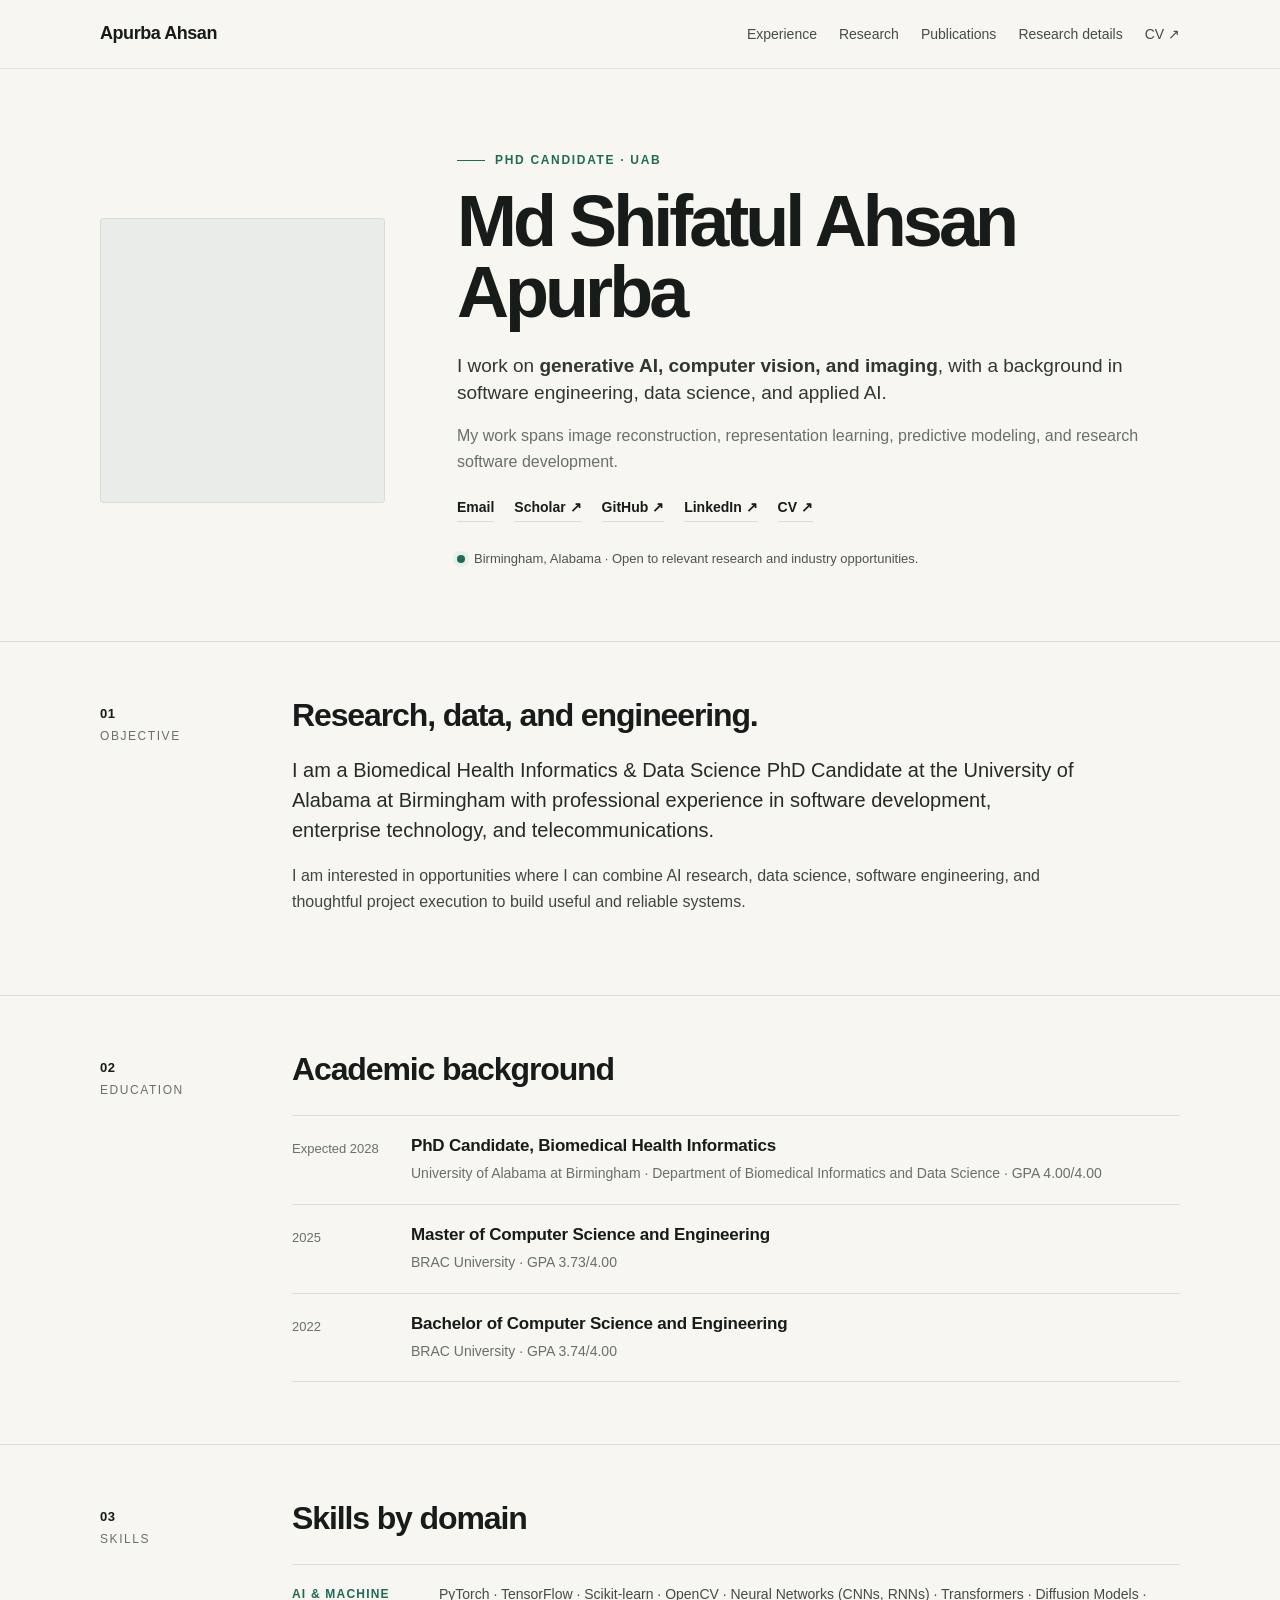
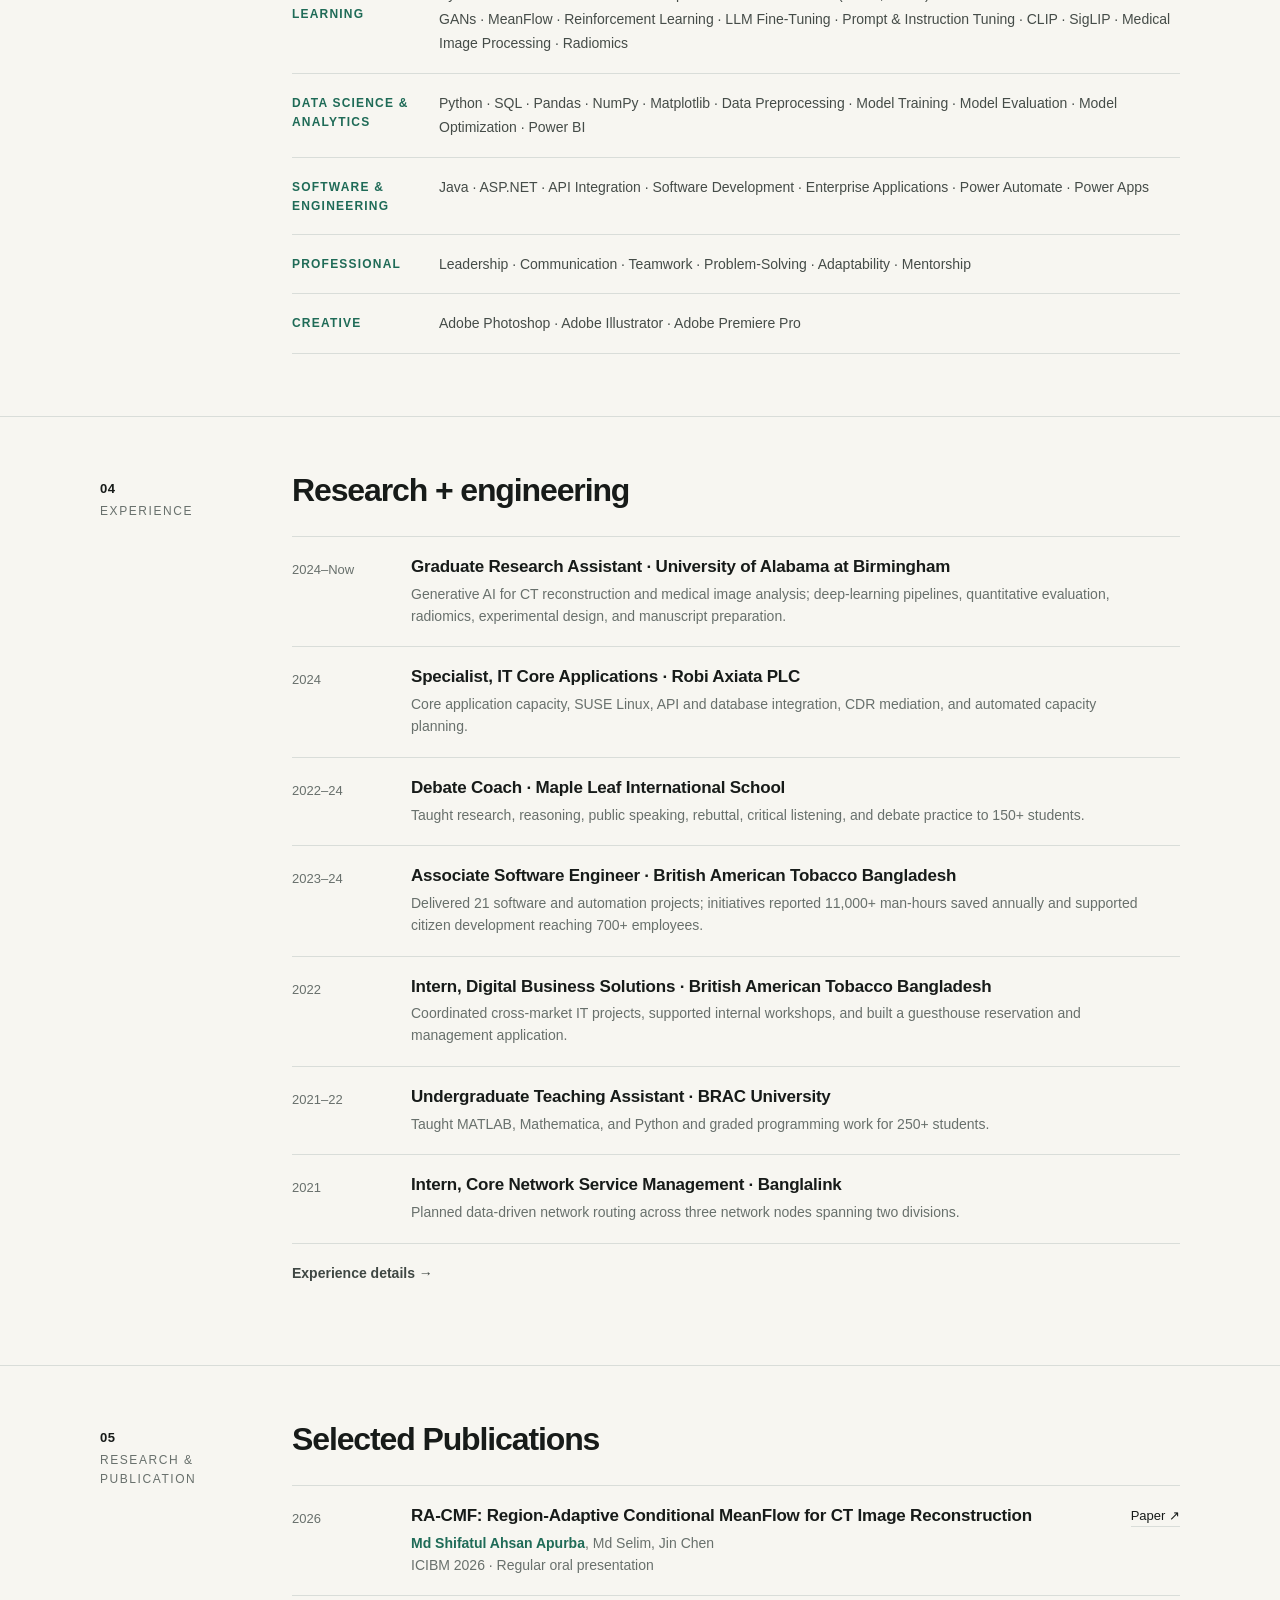
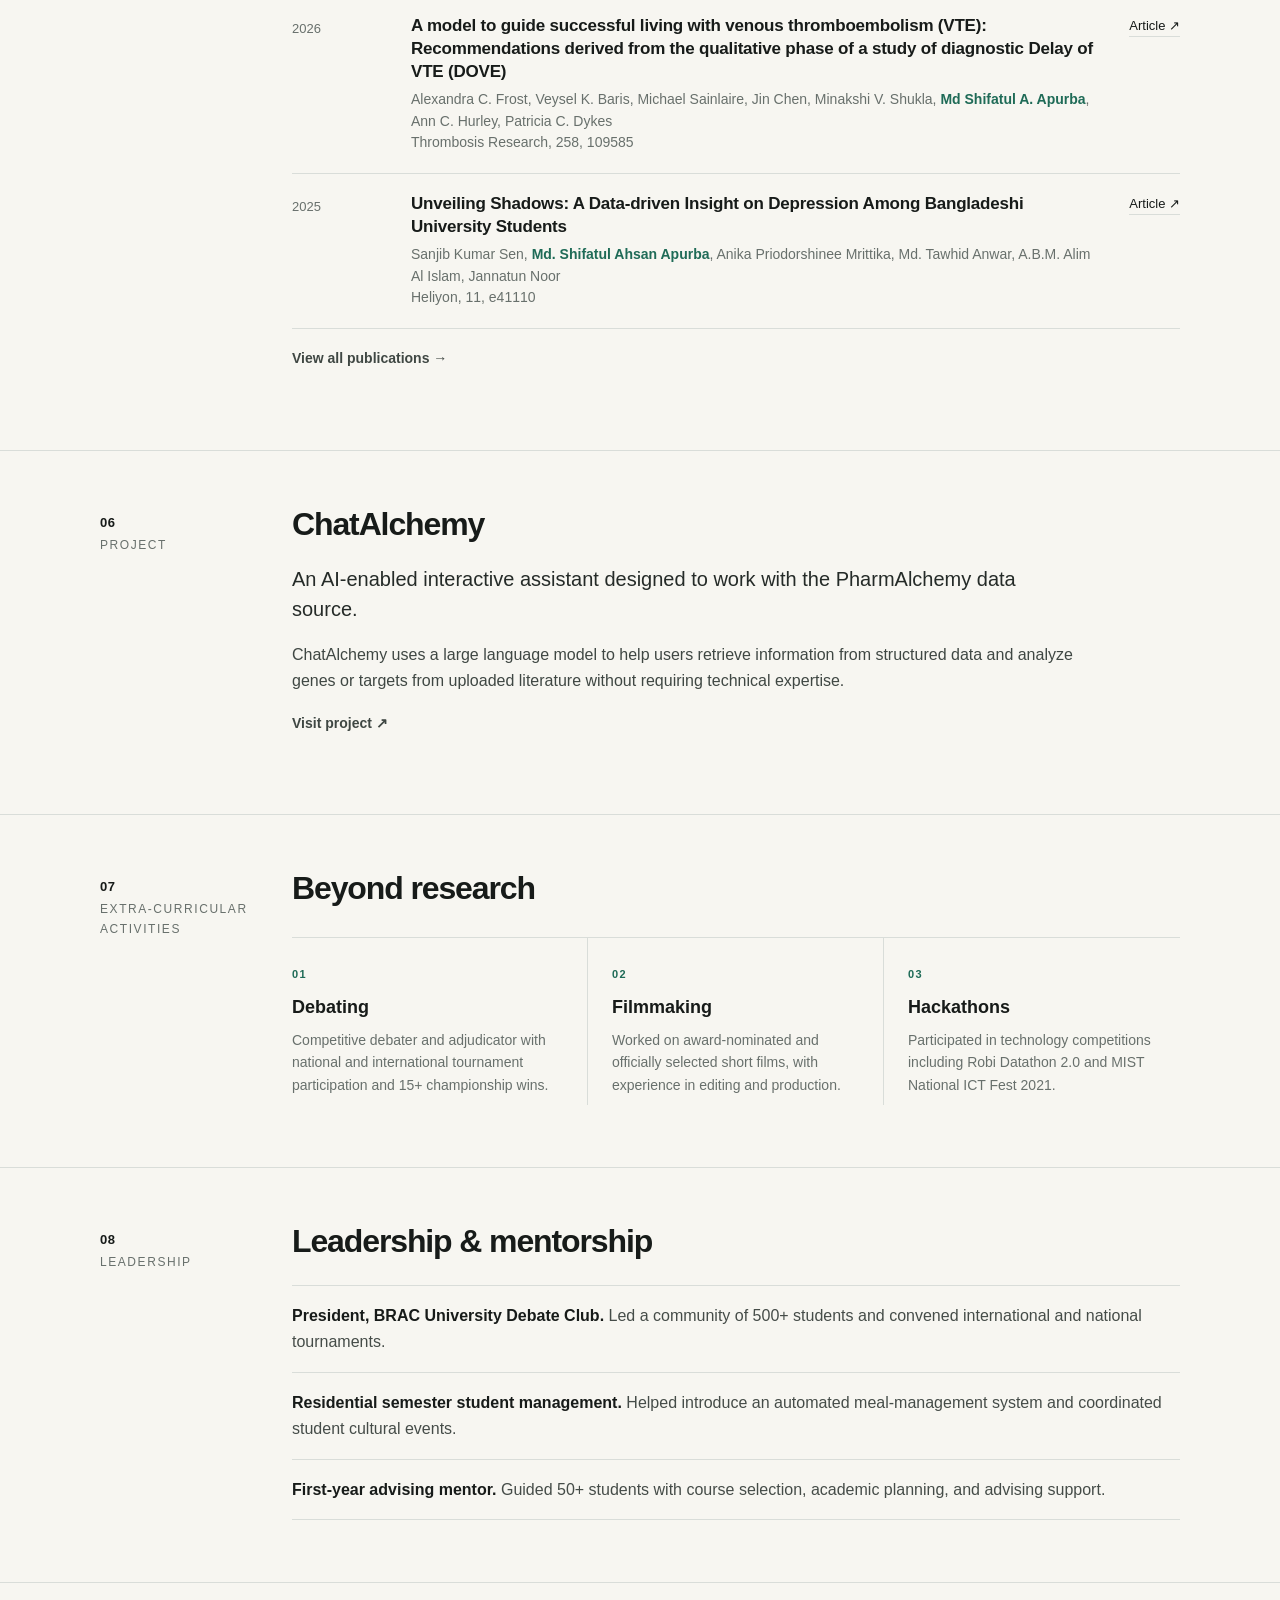
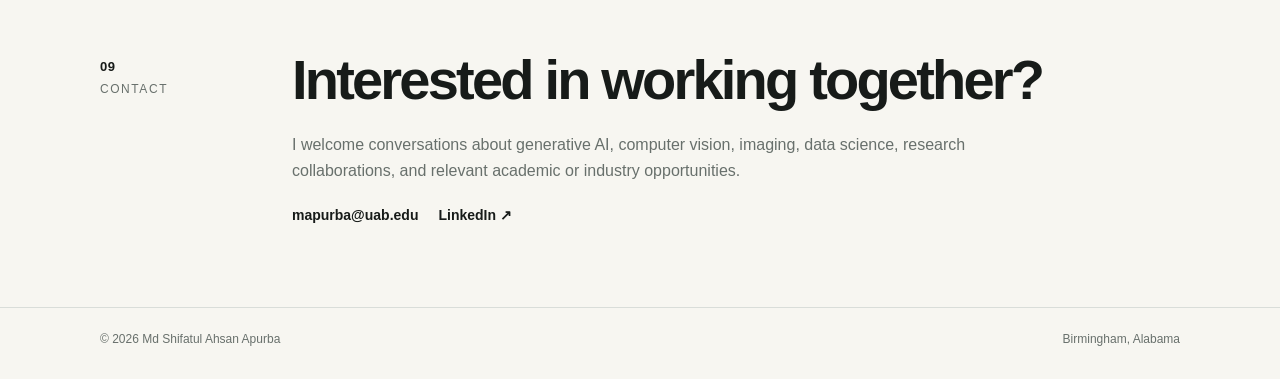
==== index.html @ 36d8bb68 "Formalize selected publications and author lines" ====
<!doctype html>
<html lang="en">
<head>
<meta charset="utf-8">
<meta name="viewport" content="width=device-width,initial-scale=1">
<meta name="description" content="Md Shifatul Ahsan Apurba — PhD Candidate at UAB working on generative AI, computer vision, imaging, data science, and software engineering.">
<meta property="og:title" content="Md Shifatul Ahsan Apurba | Generative AI & Imaging">
<meta property="og:type" content="website">
<meta property="og:image" content="assets/img/profile/apurba-profile.webp">
<link rel="stylesheet" href="site.css">
<title>Md Shifatul Ahsan Apurba | Generative AI & Imaging</title>
</head>
<body>
<header class="site-header">
  <div class="wrap navbar">
    <a class="brand" href="./">Apurba Ahsan</a>
    <nav class="nav" aria-label="Primary navigation">
      <a href="#experience">Experience</a>
      <a href="#research">Research</a>
      <a href="publications.html">Publications</a>
      <a href="research.html">Research details</a>
      <a href="assets/cv/Md_Shifatul_Ahsan_Apurba_CV.pdf" target="_blank" rel="noopener">CV ↗</a>
    </nav>
  </div>
</header>

<main>
<section class="wrap hero">
  <img class="portrait" src="assets/img/profile/apurba-profile.webp" alt="Md Shifatul Ahsan Apurba" width="448" height="448" decoding="async" fetchpriority="high">
  <div>
    <div class="kicker">PhD Candidate · UAB</div>
    <h1>Md Shifatul Ahsan Apurba</h1>
    <p class="hero-role">I work on <strong>generative AI, computer vision, and imaging</strong>, with a background in software engineering, data science, and applied AI.</p>
    <p class="hero-copy">My work spans image reconstruction, representation learning, predictive modeling, and research software development.</p>
    <div class="hero-links">
      <a href="mailto:mapurba@uab.edu">Email</a>
      <a href="https://scholar.google.com/citations?user=pu5cJSgAAAAJ&amp;hl=en" target="_blank" rel="noopener">Scholar ↗</a>
      <a href="https://github.com/apurba-online" target="_blank" rel="noopener">GitHub ↗</a>
      <a href="https://www.linkedin.com/in/mapurba" target="_blank" rel="noopener">LinkedIn ↗</a>
      <a href="assets/cv/Md_Shifatul_Ahsan_Apurba_CV.pdf" target="_blank" rel="noopener">CV ↗</a>
    </div>
    <div class="status"><span class="status-dot"></span>Birmingham, Alabama · Open to relevant research and industry opportunities.</div>
  </div>
</section>

<section class="section" id="objective">
  <div class="wrap section-grid">
    <div class="section-index"><b>01</b>Objective</div>
    <div class="section-content">
      <h2>Research, data, and engineering.</h2>
      <p class="lead">I am a Biomedical Health Informatics &amp; Data Science PhD Candidate at the University of Alabama at Birmingham with professional experience in software development, enterprise technology, and telecommunications.</p>
      <p>I am interested in opportunities where I can combine AI research, data science, software engineering, and thoughtful project execution to build useful and reliable systems.</p>
    </div>
  </div>
</section>

<section class="section" id="education">
  <div class="wrap section-grid">
    <div class="section-index"><b>02</b>Education</div>
    <div class="section-content">
      <h2>Academic background</h2>
      <div class="rule-list">
        <article class="rule-row"><div class="year">Expected 2028</div><div><h3>PhD Candidate, Biomedical Health Informatics</h3><p>University of Alabama at Birmingham · Department of Biomedical Informatics and Data Science · GPA 4.00/4.00</p></div></article>
        <article class="rule-row"><div class="year">2025</div><div><h3>Master of Computer Science and Engineering</h3><p>BRAC University · GPA 3.73/4.00</p></div></article>
        <article class="rule-row"><div class="year">2022</div><div><h3>Bachelor of Computer Science and Engineering</h3><p>BRAC University · GPA 3.74/4.00</p></div></article>
      </div>
    </div>
  </div>
</section>

<section class="section" id="skills">
  <div class="wrap section-grid">
    <div class="section-index"><b>03</b>Skills</div>
    <div class="section-content">
      <h2>Skills by domain</h2>
      <div class="skill-lines">
        <div><span>AI &amp; Machine Learning</span><p>PyTorch · TensorFlow · Scikit-learn · OpenCV · Neural Networks (CNNs, RNNs) · Transformers · Diffusion Models · GANs · MeanFlow · Reinforcement Learning · LLM Fine-Tuning · Prompt &amp; Instruction Tuning · CLIP · SigLIP · Medical Image Processing · Radiomics</p></div>
        <div><span>Data Science &amp; Analytics</span><p>Python · SQL · Pandas · NumPy · Matplotlib · Data Preprocessing · Model Training · Model Evaluation · Model Optimization · Power BI</p></div>
        <div><span>Software &amp; Engineering</span><p>Java · ASP.NET · API Integration · Software Development · Enterprise Applications · Power Automate · Power Apps</p></div>
        <div><span>Professional</span><p>Leadership · Communication · Teamwork · Problem-Solving · Adaptability · Mentorship</p></div>
        <div><span>Creative</span><p>Adobe Photoshop · Adobe Illustrator · Adobe Premiere Pro</p></div>
      </div>
    </div>
  </div>
</section>

<section class="section" id="experience">
  <div class="wrap section-grid">
    <div class="section-index"><b>04</b>Experience</div>
    <div class="section-content">
      <h2>Research + engineering</h2>
      <div class="rule-list">
        <article class="rule-row"><div class="year">2024–Now</div><div><h3>Graduate Research Assistant · University of Alabama at Birmingham</h3><p>Generative AI for CT reconstruction and medical image analysis; deep-learning pipelines, quantitative evaluation, radiomics, experimental design, and manuscript preparation.</p></div></article>
        <article class="rule-row"><div class="year">2024</div><div><h3>Specialist, IT Core Applications · Robi Axiata PLC</h3><p>Core application capacity, SUSE Linux, API and database integration, CDR mediation, and automated capacity planning.</p></div></article>
        <article class="rule-row"><div class="year">2022–24</div><div><h3>Debate Coach · Maple Leaf International School</h3><p>Taught research, reasoning, public speaking, rebuttal, critical listening, and debate practice to 150+ students.</p></div></article>
        <article class="rule-row"><div class="year">2023–24</div><div><h3>Associate Software Engineer · British American Tobacco Bangladesh</h3><p>Delivered 21 software and automation projects; initiatives reported 11,000+ man-hours saved annually and supported citizen development reaching 700+ employees.</p></div></article>
        <article class="rule-row"><div class="year">2022</div><div><h3>Intern, Digital Business Solutions · British American Tobacco Bangladesh</h3><p>Coordinated cross-market IT projects, supported internal workshops, and built a guesthouse reservation and management application.</p></div></article>
        <article class="rule-row"><div class="year">2021–22</div><div><h3>Undergraduate Teaching Assistant · BRAC University</h3><p>Taught MATLAB, Mathematica, and Python and graded programming work for 250+ students.</p></div></article>
        <article class="rule-row"><div class="year">2021</div><div><h3>Intern, Core Network Service Management · Banglalink</h3><p>Planned data-driven network routing across three network nodes spanning two divisions.</p></div></article>
      </div>
      <p class="section-link"><a href="experience.html"><strong>Experience details →</strong></a></p>
    </div>
  </div>
</section>

<section class="section" id="research">
  <div class="wrap section-grid">
    <div class="section-index"><b>05</b>Research &amp; Publication</div>
    <div class="section-content">
      <h2>Selected Publications</h2>
      <div class="rule-list">
        <article class="rule-row"><div class="year">2026</div><div><h3>RA-CMF: Region-Adaptive Conditional MeanFlow for CT Image Reconstruction</h3><p><strong style="color:var(--accent)">Md Shifatul Ahsan Apurba</strong>, Md Selim, Jin Chen</p><p>ICIBM 2026 · Regular oral presentation</p></div><div class="links"><a href="https://arxiv.org/abs/2605.00901" target="_blank" rel="noopener">Paper ↗</a></div></article>
        <article class="rule-row"><div class="year">2026</div><div><h3>A model to guide successful living with venous thromboembolism (VTE): Recommendations derived from the qualitative phase of a study of diagnostic Delay of VTE (DOVE)</h3><p>Alexandra C. Frost, Veysel K. Baris, Michael Sainlaire, Jin Chen, Minakshi V. Shukla, <strong style="color:var(--accent)">Md Shifatul A. Apurba</strong>, Ann C. Hurley, Patricia C. Dykes</p><p>Thrombosis Research, 258, 109585</p></div><div class="links"><a href="https://www.sciencedirect.com/science/article/pii/S0049384826000046" target="_blank" rel="noopener">Article ↗</a></div></article>
        <article class="rule-row"><div class="year">2025</div><div><h3>Unveiling Shadows: A Data-driven Insight on Depression Among Bangladeshi University Students</h3><p>Sanjib Kumar Sen, <strong style="color:var(--accent)">Md. Shifatul Ahsan Apurba</strong>, Anika Priodorshinee Mrittika, Md. Tawhid Anwar, A.B.M. Alim Al Islam, Jannatun Noor</p><p>Heliyon, 11, e41110</p></div><div class="links"><a href="https://www.sciencedirect.com/science/article/pii/S2405844024171411" target="_blank" rel="noopener">Article ↗</a></div></article>
      </div>
      <p class="section-link"><a href="publications.html"><strong>View all publications →</strong></a></p>
    </div>
  </div>
</section>

<section class="section" id="project">
  <div class="wrap section-grid">
    <div class="section-index"><b>06</b>Project</div>
    <div class="section-content">
      <h2>ChatAlchemy</h2>
      <p class="lead">An AI-enabled interactive assistant designed to work with the PharmAlchemy data source.</p>
      <p>ChatAlchemy uses a large language model to help users retrieve information from structured data and analyze genes or targets from uploaded literature without requiring technical expertise.</p>
      <p class="section-link"><a href="https://chatalchemy.netlify.app/" target="_blank" rel="noopener"><strong>Visit project ↗</strong></a></p>
    </div>
  </div>
</section>

<section class="section" id="activities">
  <div class="wrap section-grid">
    <div class="section-index"><b>07</b>Extra-Curricular Activities</div>
    <div class="section-content">
      <h2>Beyond research</h2>
      <div class="focus-list">
        <article class="focus-item"><span>01</span><h3>Debating</h3><p>Competitive debater and adjudicator with national and international tournament participation and 15+ championship wins.</p></article>
        <article class="focus-item"><span>02</span><h3>Filmmaking</h3><p>Worked on award-nominated and officially selected short films, with experience in editing and production.</p></article>
        <article class="focus-item"><span>03</span><h3>Hackathons</h3><p>Participated in technology competitions including Robi Datathon 2.0 and MIST National ICT Fest 2021.</p></article>
      </div>
    </div>
  </div>
</section>

<section class="section" id="leadership">
  <div class="wrap section-grid">
    <div class="section-index"><b>08</b>Leadership</div>
    <div class="section-content">
      <h2>Leadership &amp; mentorship</h2>
      <ul class="leadership-list">
        <li><strong>President, BRAC University Debate Club.</strong> Led a community of 500+ students and convened international and national tournaments.</li>
        <li><strong>Residential semester student management.</strong> Helped introduce an automated meal-management system and coordinated student cultural events.</li>
        <li><strong>First-year advising mentor.</strong> Guided 50+ students with course selection, academic planning, and advising support.</li>
      </ul>
    </div>
  </div>
</section>
</main>

<section class="contact-band" id="contact">
  <div class="wrap section-grid">
    <div class="section-index"><b>09</b>Contact</div>
    <div>
      <h2>Interested in working together?</h2>
      <p>I welcome conversations about generative AI, computer vision, imaging, data science, research collaborations, and relevant academic or industry opportunities.</p>
      <div class="contact-links"><a href="mailto:mapurba@uab.edu">mapurba@uab.edu</a><a href="https://www.linkedin.com/in/mapurba" target="_blank" rel="noopener">LinkedIn ↗</a></div>
    </div>
  </div>
</section>

<footer class="footer"><div class="wrap"><span>© 2026 Md Shifatul Ahsan Apurba</span><span>Birmingham, Alabama</span></div></footer>
</body>
</html>
---- site.css ----
:root{--bg:#f7f6f1;--paper:#fff;--ink:#171b19;--muted:#68706c;--line:#d9ddd9;--accent:#1f6b57;--accent-soft:#e7efeb;--max:1080px}*{box-sizing:border-box}html{scroll-behavior:smooth}body{margin:0;background:var(--bg);color:var(--ink);font-family:Arial,Helvetica,sans-serif;font-size:16px;line-height:1.62;-webkit-font-smoothing:antialiased}a{color:inherit;text-decoration:none}a:hover{color:var(--accent)}.wrap{width:min(var(--max),calc(100% - 48px));margin:0 auto}.site-header{position:sticky;top:0;z-index:20;background:rgba(247,246,241,.94);backdrop-filter:blur(10px);border-bottom:1px solid rgba(23,27,25,.08)}.navbar{min-height:68px;display:flex;align-items:center;justify-content:space-between;gap:28px}.brand{font-weight:700;letter-spacing:-.025em;font-size:18px}.nav{display:flex;gap:22px;align-items:center;font-size:14px;color:#454c48}.nav a{position:relative;padding:4px 0}.nav a:after{content:"";position:absolute;left:0;right:100%;bottom:0;height:1px;background:var(--accent);transition:right .18s ease}.nav a:hover:after,.nav a[aria-current="page"]:after{right:0}.hero{display:grid;grid-template-columns:285px minmax(0,1fr);gap:72px;align-items:center;padding:82px 0 72px}.portrait{display:block;width:100%;height:auto;aspect-ratio:1/1;object-fit:cover;object-position:center;background:#e9ece9;border:1px solid var(--line);border-radius:3px}.kicker{display:flex;align-items:center;gap:10px;color:var(--accent);font-size:12px;font-weight:700;letter-spacing:.14em;text-transform:uppercase;margin-bottom:16px}.kicker:before{content:"";width:28px;height:1px;background:var(--accent)}h1{font-size:clamp(42px,6vw,72px);line-height:.98;letter-spacing:-.055em;margin:0 0 24px;max-width:800px}.hero-role{font-size:19px;line-height:1.45;margin:0 0 16px;color:#303632;max-width:750px}.hero-copy{font-size:16px;color:var(--muted);max-width:720px;margin:0 0 22px}.hero-links{display:flex;flex-wrap:wrap;gap:9px 20px;font-size:14px;font-weight:700}.hero-links a{border-bottom:1px solid var(--line);padding-bottom:2px}.hero-links a:hover{border-color:var(--accent)}.status{margin-top:26px;display:flex;align-items:center;gap:9px;color:#4c5551;font-size:13px}.status-dot{width:8px;height:8px;border-radius:50%;background:var(--accent);box-shadow:0 0 0 4px var(--accent-soft)}.section{border-top:1px solid var(--line);padding:56px 0 62px}.section-grid{display:grid;grid-template-columns:150px minmax(0,1fr);gap:42px}.section-index{font-size:12px;color:var(--muted);letter-spacing:.13em;text-transform:uppercase;padding-top:5px;position:sticky;top:92px;align-self:start}.section-index b{display:block;color:var(--ink);font-size:13px;letter-spacing:.04em;margin-bottom:3px}.section-content h2{font-size:32px;line-height:1.1;letter-spacing:-.035em;margin:0 0 22px}.section-content>p{max-width:790px;color:#3f4743;margin:0 0 18px}.lead{font-size:20px!important;line-height:1.5;color:#252b28!important}.section-link{margin-top:18px!important;font-size:14px}.rule-list{margin-top:28px;border-top:1px solid var(--line)}.rule-row{display:grid;grid-template-columns:95px minmax(0,1fr) auto;gap:24px;padding:19px 0;border-bottom:1px solid var(--line);align-items:start}.rule-row .year{font-size:13px;color:var(--muted);padding-top:3px;font-variant-numeric:tabular-nums}.rule-row h3{font-size:17px;line-height:1.35;margin:0 0 5px;letter-spacing:-.012em}.rule-row p{margin:0;color:var(--muted);font-size:14px;line-height:1.55}.rule-row .links{display:flex;gap:12px;font-size:13px;white-space:nowrap}.rule-row .links a{border-bottom:1px solid var(--line)}.skill-lines{border-top:1px solid var(--line);margin-top:28px}.skill-lines>div{display:grid;grid-template-columns:125px 1fr;gap:22px;padding:17px 0;border-bottom:1px solid var(--line)}.skill-lines span{font-size:12px;font-weight:700;text-transform:uppercase;letter-spacing:.1em;color:var(--accent);padding-top:3px}.skill-lines p{margin:0;color:#454c48;font-size:14px;line-height:1.75}.focus-list{display:grid;grid-template-columns:repeat(3,1fr);border-top:1px solid var(--line);margin-top:30px}.focus-item{padding:22px 24px 8px 0;border-right:1px solid var(--line)}.focus-item+.focus-item{padding-left:24px}.focus-item:last-child{border-right:0}.focus-item span{font-size:11px;color:var(--accent);font-weight:700;letter-spacing:.12em}.focus-item h3{font-size:18px;margin:7px 0 7px}.focus-item p{font-size:14px;color:var(--muted);margin:0}.leadership-list{list-style:none;padding:0;margin:26px 0 0;border-top:1px solid var(--line)}.leadership-list li{padding:17px 0;border-bottom:1px solid var(--line);color:#454c48}.leadership-list strong{color:var(--ink)}.two-col{display:grid;grid-template-columns:1fr 1fr;gap:50px}.mini-title{font-size:12px;color:var(--muted);text-transform:uppercase;letter-spacing:.12em;margin-bottom:15px}.clean-list{list-style:none;padding:0;margin:0}.clean-list li{padding:10px 0;border-bottom:1px solid var(--line)}.clean-list strong{display:block;font-size:15px}.clean-list span{font-size:13px;color:var(--muted)}.tools{font-size:14px;color:#454c48;line-height:1.9}.contact-band{border-top:1px solid var(--line);padding:68px 0 80px}.contact-band h2{font-size:clamp(34px,5vw,56px);letter-spacing:-.05em;line-height:1.05;margin:0 0 22px;max-width:780px}.contact-band p{max-width:680px;color:var(--muted);margin:0 0 20px}.contact-links{display:flex;gap:20px;flex-wrap:wrap;font-size:14px;font-weight:700}.footer{border-top:1px solid var(--line);padding:22px 0 30px;color:var(--muted);font-size:12px}.footer .wrap{display:flex;justify-content:space-between;gap:20px;flex-wrap:wrap}.page-hero{padding:70px 0 50px}.page-hero h1{font-size:clamp(42px,6vw,68px);margin-bottom:18px}.page-hero p{max-width:760px;color:var(--muted);font-size:18px}.page-section{border-top:1px solid var(--line);padding:48px 0 58px}.project{display:grid;grid-template-columns:150px 1fr;gap:42px;padding:28px 0;border-bottom:1px solid var(--line)}.project-num{font-size:12px;color:var(--muted);letter-spacing:.1em}.project h2{font-size:26px;margin:0 0 10px}.project p{color:var(--muted);max-width:780px}.tags{display:flex;flex-wrap:wrap;gap:7px;margin-top:15px}.tag{font-size:11px;border:1px solid var(--line);padding:5px 8px;border-radius:999px;color:#4a524e}.pdf-redirect{min-height:70vh;display:flex;align-items:center}.pdf-redirect h1{font-size:clamp(38px,5vw,58px)}.pdf-redirect p{color:var(--muted);max-width:650px}.pdf-link{display:inline-block;margin-top:10px;font-weight:700;border-bottom:1px solid var(--accent)}@media(max-width:800px){.wrap{width:min(100% - 30px,var(--max))}.nav{gap:14px}.nav a:nth-child(2),.nav a:nth-child(4){display:none}.hero{grid-template-columns:1fr;gap:30px;padding:48px 0}.portrait{width:min(280px,72vw)}.section-grid,.project{grid-template-columns:1fr;gap:16px}.section-index{position:static}.focus-list{grid-template-columns:1fr}.focus-item,.focus-item+.focus-item{padding:18px 0;border-right:0;border-bottom:1px solid var(--line)}.rule-row{grid-template-columns:70px 1fr;gap:14px}.rule-row .links{grid-column:2}.two-col{grid-template-columns:1fr;gap:34px}.skill-lines>div{grid-template-columns:1fr;gap:5px}}@media(max-width:480px){.navbar{height:auto;padding:16px 0;align-items:flex-start}.nav{flex-wrap:wrap;justify-content:flex-end}.hero{padding-top:36px}h1{font-size:43px}.rule-row{grid-template-columns:1fr}.rule-row .links{grid-column:1}.rule-row .year{padding:0}}
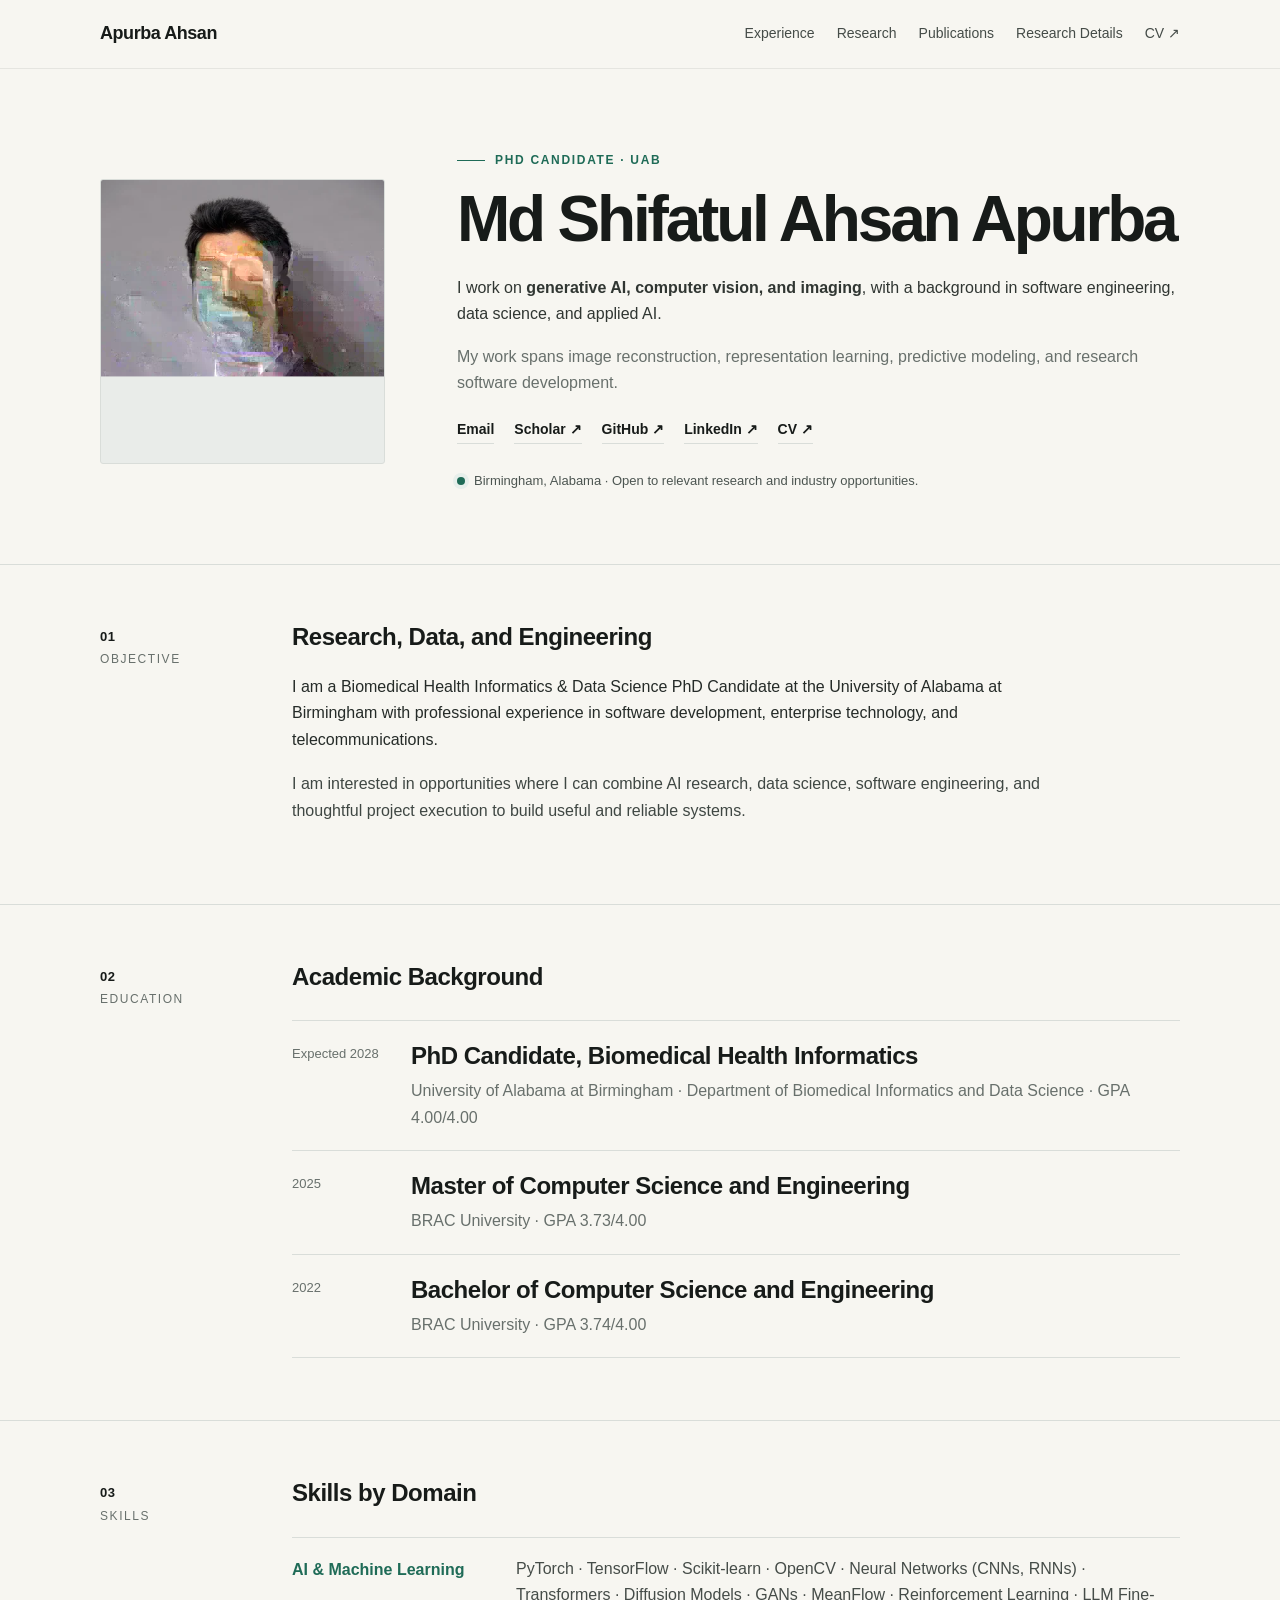
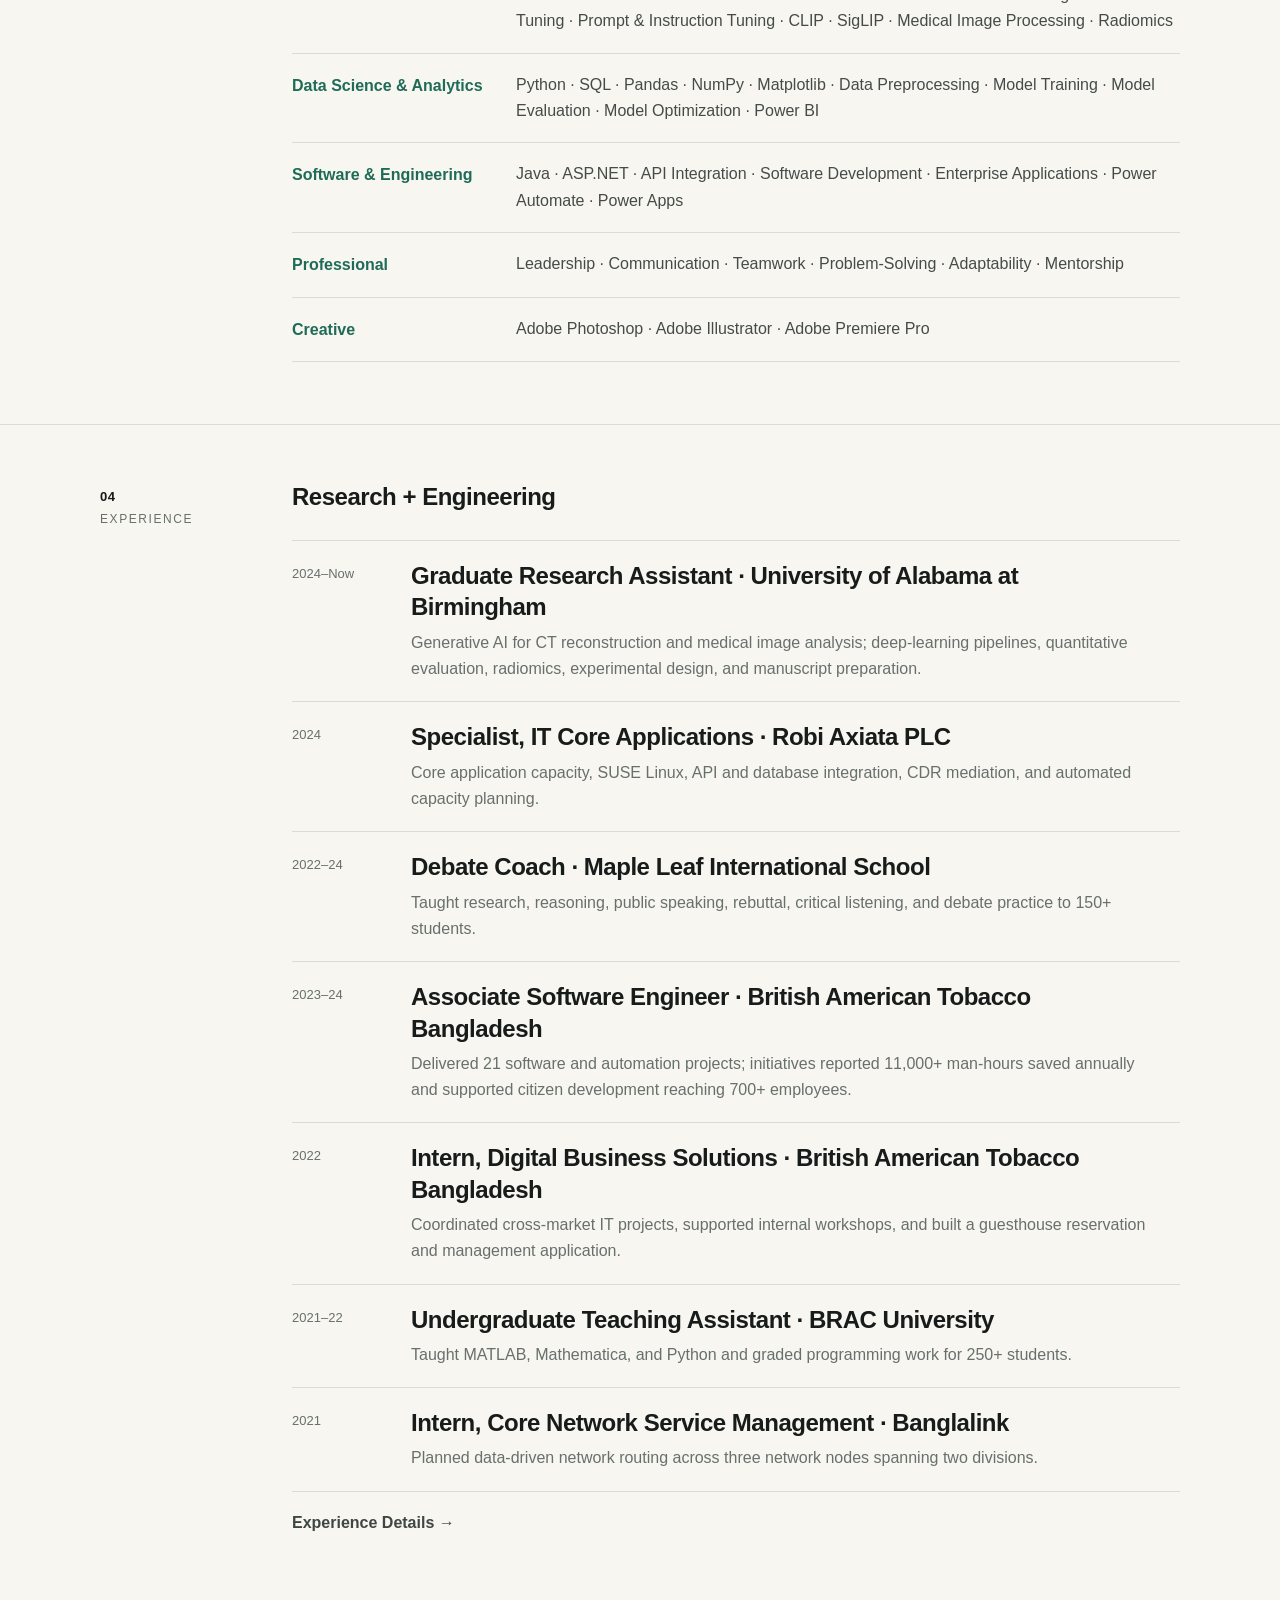
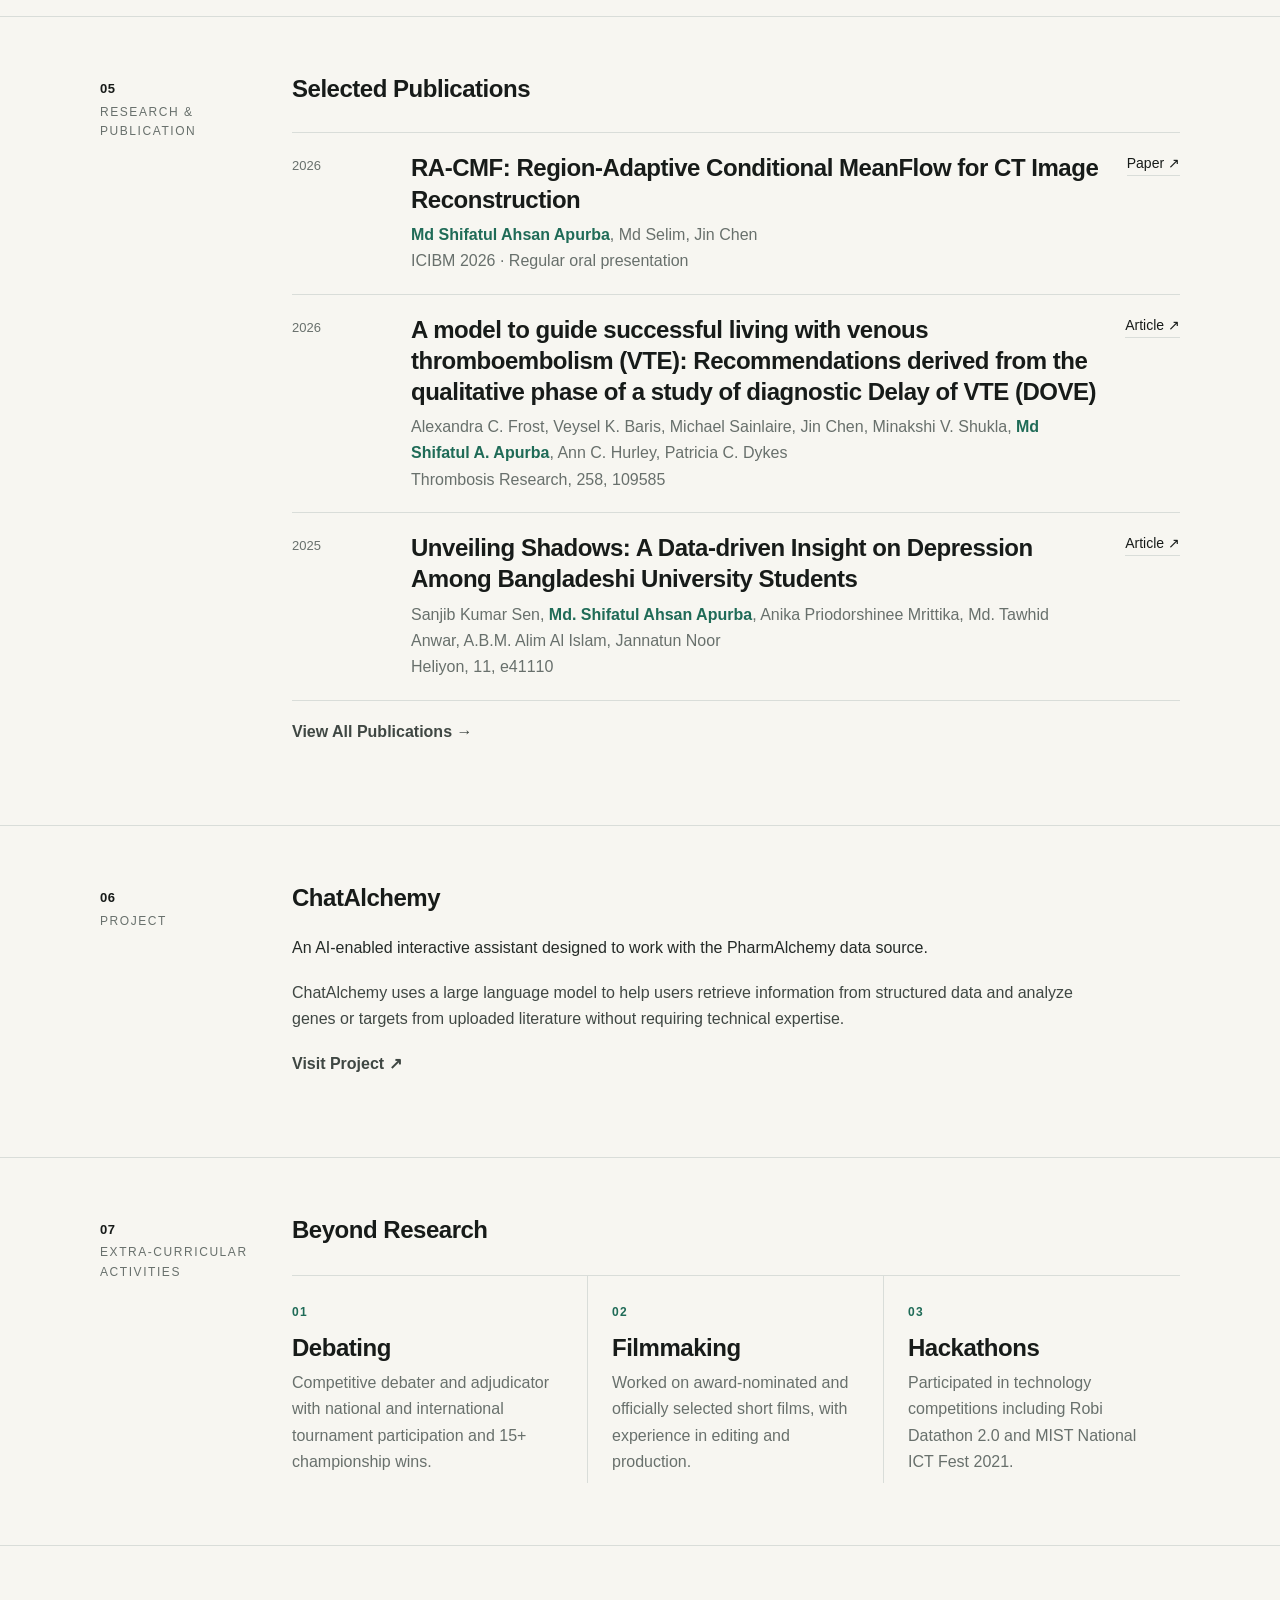
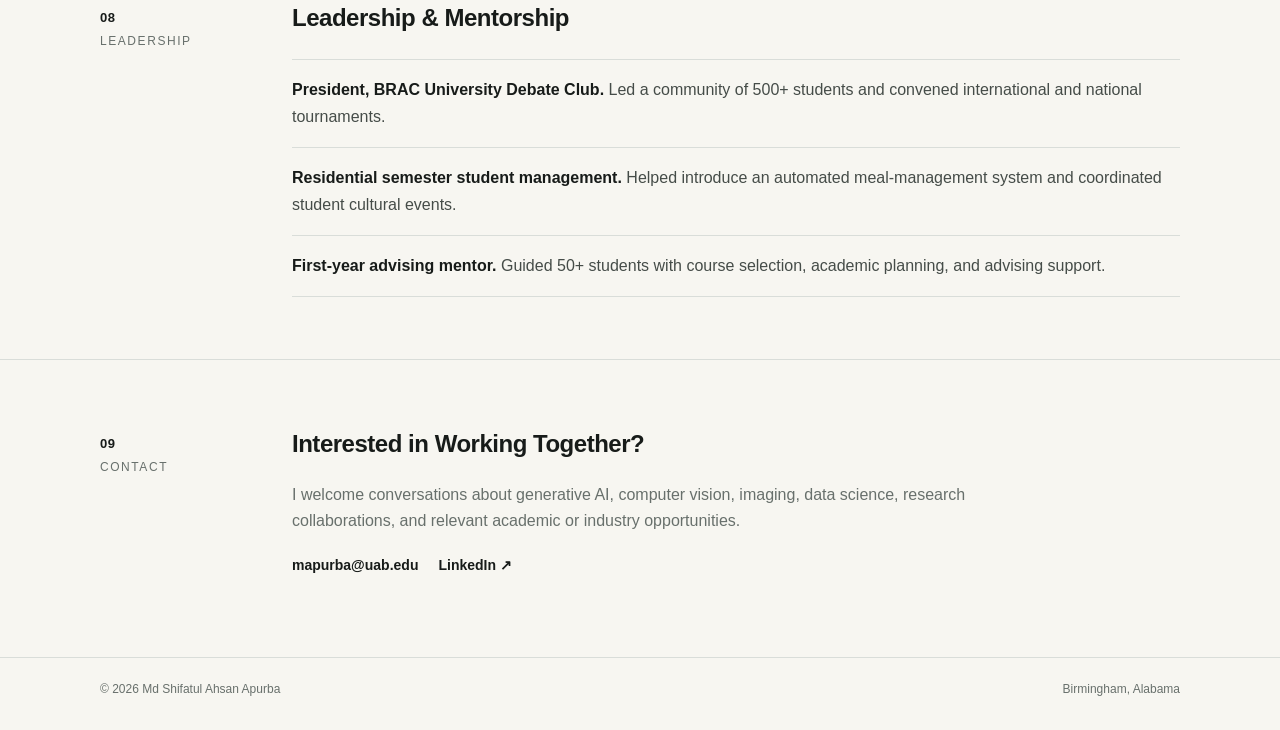
==== commit 63fdae79: "Capitalize homepage headings consistently" ====
--- a/index.html
+++ b/index.html
@@ -18,7 +18,7 @@
       <a href="#experience">Experience</a>
       <a href="#research">Research</a>
       <a href="publications.html">Publications</a>
-      <a href="research.html">Research details</a>
+      <a href="research.html">Research Details</a>
       <a href="assets/cv/Md_Shifatul_Ahsan_Apurba_CV.pdf" target="_blank" rel="noopener">CV ↗</a>
     </nav>
   </div>
@@ -47,7 +47,7 @@
   <div class="wrap section-grid">
     <div class="section-index"><b>01</b>Objective</div>
     <div class="section-content">
-      <h2>Research, data, and engineering.</h2>
+      <h2>Research, Data, and Engineering</h2>
       <p class="lead">I am a Biomedical Health Informatics &amp; Data Science PhD Candidate at the University of Alabama at Birmingham with professional experience in software development, enterprise technology, and telecommunications.</p>
       <p>I am interested in opportunities where I can combine AI research, data science, software engineering, and thoughtful project execution to build useful and reliable systems.</p>
     </div>
@@ -58,7 +58,7 @@
   <div class="wrap section-grid">
     <div class="section-index"><b>02</b>Education</div>
     <div class="section-content">
-      <h2>Academic background</h2>
+      <h2>Academic Background</h2>
       <div class="rule-list">
         <article class="rule-row"><div class="year">Expected 2028</div><div><h3>PhD Candidate, Biomedical Health Informatics</h3><p>University of Alabama at Birmingham · Department of Biomedical Informatics and Data Science · GPA 4.00/4.00</p></div></article>
         <article class="rule-row"><div class="year">2025</div><div><h3>Master of Computer Science and Engineering</h3><p>BRAC University · GPA 3.73/4.00</p></div></article>
@@ -72,7 +72,7 @@
   <div class="wrap section-grid">
     <div class="section-index"><b>03</b>Skills</div>
     <div class="section-content">
-      <h2>Skills by domain</h2>
+      <h2>Skills by Domain</h2>
       <div class="skill-lines">
         <div><span>AI &amp; Machine Learning</span><p>PyTorch · TensorFlow · Scikit-learn · OpenCV · Neural Networks (CNNs, RNNs) · Transformers · Diffusion Models · GANs · MeanFlow · Reinforcement Learning · LLM Fine-Tuning · Prompt &amp; Instruction Tuning · CLIP · SigLIP · Medical Image Processing · Radiomics</p></div>
         <div><span>Data Science &amp; Analytics</span><p>Python · SQL · Pandas · NumPy · Matplotlib · Data Preprocessing · Model Training · Model Evaluation · Model Optimization · Power BI</p></div>
@@ -88,7 +88,7 @@
   <div class="wrap section-grid">
     <div class="section-index"><b>04</b>Experience</div>
     <div class="section-content">
-      <h2>Research + engineering</h2>
+      <h2>Research + Engineering</h2>
       <div class="rule-list">
         <article class="rule-row"><div class="year">2024–Now</div><div><h3>Graduate Research Assistant · University of Alabama at Birmingham</h3><p>Generative AI for CT reconstruction and medical image analysis; deep-learning pipelines, quantitative evaluation, radiomics, experimental design, and manuscript preparation.</p></div></article>
         <article class="rule-row"><div class="year">2024</div><div><h3>Specialist, IT Core Applications · Robi Axiata PLC</h3><p>Core application capacity, SUSE Linux, API and database integration, CDR mediation, and automated capacity planning.</p></div></article>
@@ -98,7 +98,7 @@
         <article class="rule-row"><div class="year">2021–22</div><div><h3>Undergraduate Teaching Assistant · BRAC University</h3><p>Taught MATLAB, Mathematica, and Python and graded programming work for 250+ students.</p></div></article>
         <article class="rule-row"><div class="year">2021</div><div><h3>Intern, Core Network Service Management · Banglalink</h3><p>Planned data-driven network routing across three network nodes spanning two divisions.</p></div></article>
       </div>
-      <p class="section-link"><a href="experience.html"><strong>Experience details →</strong></a></p>
+      <p class="section-link"><a href="experience.html"><strong>Experience Details →</strong></a></p>
     </div>
   </div>
 </section>
@@ -113,7 +113,7 @@
         <article class="rule-row"><div class="year">2026</div><div><h3>A model to guide successful living with venous thromboembolism (VTE): Recommendations derived from the qualitative phase of a study of diagnostic Delay of VTE (DOVE)</h3><p>Alexandra C. Frost, Veysel K. Baris, Michael Sainlaire, Jin Chen, Minakshi V. Shukla, <strong style="color:var(--accent)">Md Shifatul A. Apurba</strong>, Ann C. Hurley, Patricia C. Dykes</p><p>Thrombosis Research, 258, 109585</p></div><div class="links"><a href="https://www.sciencedirect.com/science/article/pii/S0049384826000046" target="_blank" rel="noopener">Article ↗</a></div></article>
         <article class="rule-row"><div class="year">2025</div><div><h3>Unveiling Shadows: A Data-driven Insight on Depression Among Bangladeshi University Students</h3><p>Sanjib Kumar Sen, <strong style="color:var(--accent)">Md. Shifatul Ahsan Apurba</strong>, Anika Priodorshinee Mrittika, Md. Tawhid Anwar, A.B.M. Alim Al Islam, Jannatun Noor</p><p>Heliyon, 11, e41110</p></div><div class="links"><a href="https://www.sciencedirect.com/science/article/pii/S2405844024171411" target="_blank" rel="noopener">Article ↗</a></div></article>
       </div>
-      <p class="section-link"><a href="publications.html"><strong>View all publications →</strong></a></p>
+      <p class="section-link"><a href="publications.html"><strong>View All Publications →</strong></a></p>
     </div>
   </div>
 </section>
@@ -125,7 +125,7 @@
       <h2>ChatAlchemy</h2>
       <p class="lead">An AI-enabled interactive assistant designed to work with the PharmAlchemy data source.</p>
       <p>ChatAlchemy uses a large language model to help users retrieve information from structured data and analyze genes or targets from uploaded literature without requiring technical expertise.</p>
-      <p class="section-link"><a href="https://chatalchemy.netlify.app/" target="_blank" rel="noopener"><strong>Visit project ↗</strong></a></p>
+      <p class="section-link"><a href="https://chatalchemy.netlify.app/" target="_blank" rel="noopener"><strong>Visit Project ↗</strong></a></p>
     </div>
   </div>
 </section>
@@ -134,7 +134,7 @@
   <div class="wrap section-grid">
     <div class="section-index"><b>07</b>Extra-Curricular Activities</div>
     <div class="section-content">
-      <h2>Beyond research</h2>
+      <h2>Beyond Research</h2>
       <div class="focus-list">
         <article class="focus-item"><span>01</span><h3>Debating</h3><p>Competitive debater and adjudicator with national and international tournament participation and 15+ championship wins.</p></article>
         <article class="focus-item"><span>02</span><h3>Filmmaking</h3><p>Worked on award-nominated and officially selected short films, with experience in editing and production.</p></article>
@@ -148,7 +148,7 @@
   <div class="wrap section-grid">
     <div class="section-index"><b>08</b>Leadership</div>
     <div class="section-content">
-      <h2>Leadership &amp; mentorship</h2>
+      <h2>Leadership &amp; Mentorship</h2>
       <ul class="leadership-list">
         <li><strong>President, BRAC University Debate Club.</strong> Led a community of 500+ students and convened international and national tournaments.</li>
         <li><strong>Residential semester student management.</strong> Helped introduce an automated meal-management system and coordinated student cultural events.</li>
@@ -163,7 +163,7 @@
   <div class="wrap section-grid">
     <div class="section-index"><b>09</b>Contact</div>
     <div>
-      <h2>Interested in working together?</h2>
+      <h2>Interested in Working Together?</h2>
       <p>I welcome conversations about generative AI, computer vision, imaging, data science, research collaborations, and relevant academic or industry opportunities.</p>
       <div class="contact-links"><a href="mailto:mapurba@uab.edu">mapurba@uab.edu</a><a href="https://www.linkedin.com/in/mapurba" target="_blank" rel="noopener">LinkedIn ↗</a></div>
     </div>
@@ -172,4 +172,4 @@
 
 <footer class="footer"><div class="wrap"><span>© 2026 Md Shifatul Ahsan Apurba</span><span>Birmingham, Alabama</span></div></footer>
 </body>
-</html>+</html>
--- a/site.css
+++ b/site.css
@@ -1 +1 @@
-:root{--bg:#f7f6f1;--paper:#fff;--ink:#171b19;--muted:#68706c;--line:#d9ddd9;--accent:#1f6b57;--accent-soft:#e7efeb;--max:1080px}*{box-sizing:border-box}html{scroll-behavior:smooth}body{margin:0;background:var(--bg);color:var(--ink);font-family:Arial,Helvetica,sans-serif;font-size:16px;line-height:1.62;-webkit-font-smoothing:antialiased}a{color:inherit;text-decoration:none}a:hover{color:var(--accent)}.wrap{width:min(var(--max),calc(100% - 48px));margin:0 auto}.site-header{position:sticky;top:0;z-index:20;background:rgba(247,246,241,.94);backdrop-filter:blur(10px);border-bottom:1px solid rgba(23,27,25,.08)}.navbar{min-height:68px;display:flex;align-items:center;justify-content:space-between;gap:28px}.brand{font-weight:700;letter-spacing:-.025em;font-size:18px}.nav{display:flex;gap:22px;align-items:center;font-size:14px;color:#454c48}.nav a{position:relative;padding:4px 0}.nav a:after{content:"";position:absolute;left:0;right:100%;bottom:0;height:1px;background:var(--accent);transition:right .18s ease}.nav a:hover:after,.nav a[aria-current="page"]:after{right:0}.hero{display:grid;grid-template-columns:285px minmax(0,1fr);gap:72px;align-items:center;padding:82px 0 72px}.portrait{display:block;width:100%;height:auto;aspect-ratio:1/1;object-fit:cover;object-position:center;background:#e9ece9;border:1px solid var(--line);border-radius:3px}.kicker{display:flex;align-items:center;gap:10px;color:var(--accent);font-size:12px;font-weight:700;letter-spacing:.14em;text-transform:uppercase;margin-bottom:16px}.kicker:before{content:"";width:28px;height:1px;background:var(--accent)}h1{font-size:clamp(42px,6vw,72px);line-height:.98;letter-spacing:-.055em;margin:0 0 24px;max-width:800px}.hero-role{font-size:19px;line-height:1.45;margin:0 0 16px;color:#303632;max-width:750px}.hero-copy{font-size:16px;color:var(--muted);max-width:720px;margin:0 0 22px}.hero-links{display:flex;flex-wrap:wrap;gap:9px 20px;font-size:14px;font-weight:700}.hero-links a{border-bottom:1px solid var(--line);padding-bottom:2px}.hero-links a:hover{border-color:var(--accent)}.status{margin-top:26px;display:flex;align-items:center;gap:9px;color:#4c5551;font-size:13px}.status-dot{width:8px;height:8px;border-radius:50%;background:var(--accent);box-shadow:0 0 0 4px var(--accent-soft)}.section{border-top:1px solid var(--line);padding:56px 0 62px}.section-grid{display:grid;grid-template-columns:150px minmax(0,1fr);gap:42px}.section-index{font-size:12px;color:var(--muted);letter-spacing:.13em;text-transform:uppercase;padding-top:5px;position:sticky;top:92px;align-self:start}.section-index b{display:block;color:var(--ink);font-size:13px;letter-spacing:.04em;margin-bottom:3px}.section-content h2{font-size:32px;line-height:1.1;letter-spacing:-.035em;margin:0 0 22px}.section-content>p{max-width:790px;color:#3f4743;margin:0 0 18px}.lead{font-size:20px!important;line-height:1.5;color:#252b28!important}.section-link{margin-top:18px!important;font-size:14px}.rule-list{margin-top:28px;border-top:1px solid var(--line)}.rule-row{display:grid;grid-template-columns:95px minmax(0,1fr) auto;gap:24px;padding:19px 0;border-bottom:1px solid var(--line);align-items:start}.rule-row .year{font-size:13px;color:var(--muted);padding-top:3px;font-variant-numeric:tabular-nums}.rule-row h3{font-size:17px;line-height:1.35;margin:0 0 5px;letter-spacing:-.012em}.rule-row p{margin:0;color:var(--muted);font-size:14px;line-height:1.55}.rule-row .links{display:flex;gap:12px;font-size:13px;white-space:nowrap}.rule-row .links a{border-bottom:1px solid var(--line)}.skill-lines{border-top:1px solid var(--line);margin-top:28px}.skill-lines>div{display:grid;grid-template-columns:125px 1fr;gap:22px;padding:17px 0;border-bottom:1px solid var(--line)}.skill-lines span{font-size:12px;font-weight:700;text-transform:uppercase;letter-spacing:.1em;color:var(--accent);padding-top:3px}.skill-lines p{margin:0;color:#454c48;font-size:14px;line-height:1.75}.focus-list{display:grid;grid-template-columns:repeat(3,1fr);border-top:1px solid var(--line);margin-top:30px}.focus-item{padding:22px 24px 8px 0;border-right:1px solid var(--line)}.focus-item+.focus-item{padding-left:24px}.focus-item:last-child{border-right:0}.focus-item span{font-size:11px;color:var(--accent);font-weight:700;letter-spacing:.12em}.focus-item h3{font-size:18px;margin:7px 0 7px}.focus-item p{font-size:14px;color:var(--muted);margin:0}.leadership-list{list-style:none;padding:0;margin:26px 0 0;border-top:1px solid var(--line)}.leadership-list li{padding:17px 0;border-bottom:1px solid var(--line);color:#454c48}.leadership-list strong{color:var(--ink)}.two-col{display:grid;grid-template-columns:1fr 1fr;gap:50px}.mini-title{font-size:12px;color:var(--muted);text-transform:uppercase;letter-spacing:.12em;margin-bottom:15px}.clean-list{list-style:none;padding:0;margin:0}.clean-list li{padding:10px 0;border-bottom:1px solid var(--line)}.clean-list strong{display:block;font-size:15px}.clean-list span{font-size:13px;color:var(--muted)}.tools{font-size:14px;color:#454c48;line-height:1.9}.contact-band{border-top:1px solid var(--line);padding:68px 0 80px}.contact-band h2{font-size:clamp(34px,5vw,56px);letter-spacing:-.05em;line-height:1.05;margin:0 0 22px;max-width:780px}.contact-band p{max-width:680px;color:var(--muted);margin:0 0 20px}.contact-links{display:flex;gap:20px;flex-wrap:wrap;font-size:14px;font-weight:700}.footer{border-top:1px solid var(--line);padding:22px 0 30px;color:var(--muted);font-size:12px}.footer .wrap{display:flex;justify-content:space-between;gap:20px;flex-wrap:wrap}.page-hero{padding:70px 0 50px}.page-hero h1{font-size:clamp(42px,6vw,68px);margin-bottom:18px}.page-hero p{max-width:760px;color:var(--muted);font-size:18px}.page-section{border-top:1px solid var(--line);padding:48px 0 58px}.project{display:grid;grid-template-columns:150px 1fr;gap:42px;padding:28px 0;border-bottom:1px solid var(--line)}.project-num{font-size:12px;color:var(--muted);letter-spacing:.1em}.project h2{font-size:26px;margin:0 0 10px}.project p{color:var(--muted);max-width:780px}.tags{display:flex;flex-wrap:wrap;gap:7px;margin-top:15px}.tag{font-size:11px;border:1px solid var(--line);padding:5px 8px;border-radius:999px;color:#4a524e}.pdf-redirect{min-height:70vh;display:flex;align-items:center}.pdf-redirect h1{font-size:clamp(38px,5vw,58px)}.pdf-redirect p{color:var(--muted);max-width:650px}.pdf-link{display:inline-block;margin-top:10px;font-weight:700;border-bottom:1px solid var(--accent)}@media(max-width:800px){.wrap{width:min(100% - 30px,var(--max))}.nav{gap:14px}.nav a:nth-child(2),.nav a:nth-child(4){display:none}.hero{grid-template-columns:1fr;gap:30px;padding:48px 0}.portrait{width:min(280px,72vw)}.section-grid,.project{grid-template-columns:1fr;gap:16px}.section-index{position:static}.focus-list{grid-template-columns:1fr}.focus-item,.focus-item+.focus-item{padding:18px 0;border-right:0;border-bottom:1px solid var(--line)}.rule-row{grid-template-columns:70px 1fr;gap:14px}.rule-row .links{grid-column:2}.two-col{grid-template-columns:1fr;gap:34px}.skill-lines>div{grid-template-columns:1fr;gap:5px}}@media(max-width:480px){.navbar{height:auto;padding:16px 0;align-items:flex-start}.nav{flex-wrap:wrap;justify-content:flex-end}.hero{padding-top:36px}h1{font-size:43px}.rule-row{grid-template-columns:1fr}.rule-row .links{grid-column:1}.rule-row .year{padding:0}}
+:root{--bg:#f7f6f1;--paper:#fff;--ink:#171b19;--muted:#68706c;--line:#d9ddd9;--accent:#1f6b57;--accent-soft:#e7efeb;--max:1080px;--body-size:16px;--heading-size:24px}*{box-sizing:border-box}html{scroll-behavior:smooth}body{margin:0;background:var(--bg);color:var(--ink);font-family:Arial,sans-serif;font-size:var(--body-size);line-height:1.65;-webkit-font-smoothing:antialiased}button,input,textarea,select{font-family:Arial,sans-serif}a{color:inherit;text-decoration:none}a:hover{color:var(--accent)}.wrap{width:min(var(--max),calc(100% - 48px));margin:0 auto}.site-header{position:sticky;top:0;z-index:20;background:rgba(247,246,241,.94);backdrop-filter:blur(10px);border-bottom:1px solid rgba(23,27,25,.08)}.navbar{min-height:68px;display:flex;align-items:center;justify-content:space-between;gap:28px}.brand{font-family:Arial,sans-serif;font-weight:700;letter-spacing:-.025em;font-size:18px}.nav{display:flex;gap:22px;align-items:center;font-size:14px;color:#454c48}.nav a{position:relative;padding:4px 0}.nav a:after{content:"";position:absolute;left:0;right:100%;bottom:0;height:1px;background:var(--accent);transition:right .18s ease}.nav a:hover:after,.nav a[aria-current="page"]:after{right:0}.hero{display:grid;grid-template-columns:285px minmax(0,1fr);gap:72px;align-items:center;padding:82px 0 72px}.portrait{display:block;width:100%;height:auto;aspect-ratio:1/1;object-fit:cover;object-position:center;background:#e9ece9;border:1px solid var(--line);border-radius:3px}.kicker{display:flex;align-items:center;gap:10px;color:var(--accent);font-size:12px;font-weight:700;letter-spacing:.14em;text-transform:uppercase;margin-bottom:16px}.kicker:before{content:"";width:28px;height:1px;background:var(--accent)}h1,h2,h3{font-family:Arial,sans-serif;font-weight:700;color:var(--ink)}.hero h1{font-size:clamp(42px,6vw,64px);line-height:1;letter-spacing:-.05em;margin:0 0 24px;max-width:800px}.hero-role,.hero-copy,.section-content>p,.lead,.rule-row p,.skill-lines p,.focus-item p,.leadership-list li,.tools,.contact-band p,.page-hero p,.project p,.pdf-redirect p{font-size:var(--body-size);line-height:1.65}.hero-role{margin:0 0 16px;color:#303632;max-width:750px}.hero-copy{color:var(--muted);max-width:720px;margin:0 0 22px}.hero-links{display:flex;flex-wrap:wrap;gap:9px 20px;font-size:14px;font-weight:700}.hero-links a{border-bottom:1px solid var(--line);padding-bottom:2px}.hero-links a:hover{border-color:var(--accent)}.status{margin-top:26px;display:flex;align-items:center;gap:9px;color:#4c5551;font-size:13px}.status-dot{width:8px;height:8px;border-radius:50%;background:var(--accent);box-shadow:0 0 0 4px var(--accent-soft)}.section{border-top:1px solid var(--line);padding:56px 0 62px}.section-grid{display:grid;grid-template-columns:150px minmax(0,1fr);gap:42px}.section-index{font-size:12px;color:var(--muted);letter-spacing:.13em;text-transform:uppercase;padding-top:5px;position:sticky;top:92px;align-self:start}.section-index b{display:block;color:var(--ink);font-size:13px;letter-spacing:.04em;margin-bottom:3px}.section-content h2,.rule-row h3,.focus-item h3,.project h2,.page-hero h1,.contact-band h2,.pdf-redirect h1{font-size:var(--heading-size);line-height:1.3;letter-spacing:-.02em}.section-content h2{margin:0 0 22px}.section-content>p{max-width:790px;color:#3f4743;margin:0 0 18px}.lead{color:#252b28!important}.section-link{margin-top:18px!important;font-size:var(--body-size)!important}.rule-list{margin-top:28px;border-top:1px solid var(--line)}.rule-row{display:grid;grid-template-columns:95px minmax(0,1fr) auto;gap:24px;padding:19px 0;border-bottom:1px solid var(--line);align-items:start}.rule-row .year{font-size:13px;color:var(--muted);padding-top:3px;font-variant-numeric:tabular-nums}.rule-row h3{margin:0 0 7px}.rule-row p{margin:0;color:var(--muted)}.rule-row .links{display:flex;gap:12px;font-size:14px;white-space:nowrap}.rule-row .links a{border-bottom:1px solid var(--line)}.skill-lines{border-top:1px solid var(--line);margin-top:28px}.skill-lines>div{display:grid;grid-template-columns:200px 1fr;gap:24px;padding:18px 0;border-bottom:1px solid var(--line)}.skill-lines span{font-size:var(--body-size);font-weight:700;color:var(--accent);padding-top:1px}.skill-lines p{margin:0;color:#454c48}.focus-list{display:grid;grid-template-columns:repeat(3,1fr);border-top:1px solid var(--line);margin-top:30px}.focus-item{padding:22px 24px 8px 0;border-right:1px solid var(--line)}.focus-item+.focus-item{padding-left:24px}.focus-item:last-child{border-right:0}.focus-item span{font-size:12px;color:var(--accent);font-weight:700;letter-spacing:.12em}.focus-item h3{margin:7px 0}.focus-item p{color:var(--muted);margin:0}.leadership-list{list-style:none;padding:0;margin:26px 0 0;border-top:1px solid var(--line)}.leadership-list li{padding:17px 0;border-bottom:1px solid var(--line);color:#454c48}.leadership-list strong{color:var(--ink)}.two-col{display:grid;grid-template-columns:1fr 1fr;gap:50px}.mini-title{font-size:14px;color:var(--muted);font-weight:700;margin-bottom:15px}.clean-list{list-style:none;padding:0;margin:0}.clean-list li{padding:10px 0;border-bottom:1px solid var(--line)}.clean-list strong,.clean-list span{font-size:var(--body-size)}.clean-list strong{display:block}.clean-list span{color:var(--muted)}.tools{color:#454c48}.contact-band{border-top:1px solid var(--line);padding:68px 0 80px}.contact-band h2{margin:0 0 22px;max-width:780px}.contact-band p{max-width:680px;color:var(--muted);margin:0 0 20px}.contact-links{display:flex;gap:20px;flex-wrap:wrap;font-size:14px;font-weight:700}.footer{border-top:1px solid var(--line);padding:22px 0 30px;color:var(--muted);font-size:12px}.footer .wrap{display:flex;justify-content:space-between;gap:20px;flex-wrap:wrap}.page-hero{padding:70px 0 50px}.page-hero h1{margin:0 0 18px}.page-hero p{max-width:760px;color:var(--muted)}.page-section{border-top:1px solid var(--line);padding:48px 0 58px}.project{display:grid;grid-template-columns:150px 1fr;gap:42px;padding:28px 0;border-bottom:1px solid var(--line)}.project-num{font-size:12px;color:var(--muted);letter-spacing:.1em}.project h2{margin:0 0 10px}.project p{color:var(--muted);max-width:780px}.tags{display:flex;flex-wrap:wrap;gap:7px;margin-top:15px}.tag{font-size:12px;border:1px solid var(--line);padding:5px 8px;border-radius:999px;color:#4a524e}.pdf-redirect{min-height:70vh;display:flex;align-items:center}.pdf-redirect p{color:var(--muted);max-width:650px}.pdf-link{display:inline-block;margin-top:10px;font-weight:700;border-bottom:1px solid var(--accent)}@media(max-width:800px){.wrap{width:min(100% - 30px,var(--max))}.nav{gap:14px}.nav a:nth-child(2),.nav a:nth-child(4){display:none}.hero{grid-template-columns:1fr;gap:30px;padding:48px 0}.portrait{width:min(280px,72vw)}.section-grid,.project{grid-template-columns:1fr;gap:16px}.section-index{position:static}.focus-list{grid-template-columns:1fr}.focus-item,.focus-item+.focus-item{padding:18px 0;border-right:0;border-bottom:1px solid var(--line)}.rule-row{grid-template-columns:70px 1fr;gap:14px}.rule-row .links{grid-column:2}.two-col{grid-template-columns:1fr;gap:34px}.skill-lines>div{grid-template-columns:1fr;gap:5px}}@media(max-width:480px){.navbar{height:auto;padding:16px 0;align-items:flex-start}.nav{flex-wrap:wrap;justify-content:flex-end}.hero{padding-top:36px}.hero h1{font-size:42px}.rule-row{grid-template-columns:1fr}.rule-row .links{grid-column:1}.rule-row .year{padding:0}}
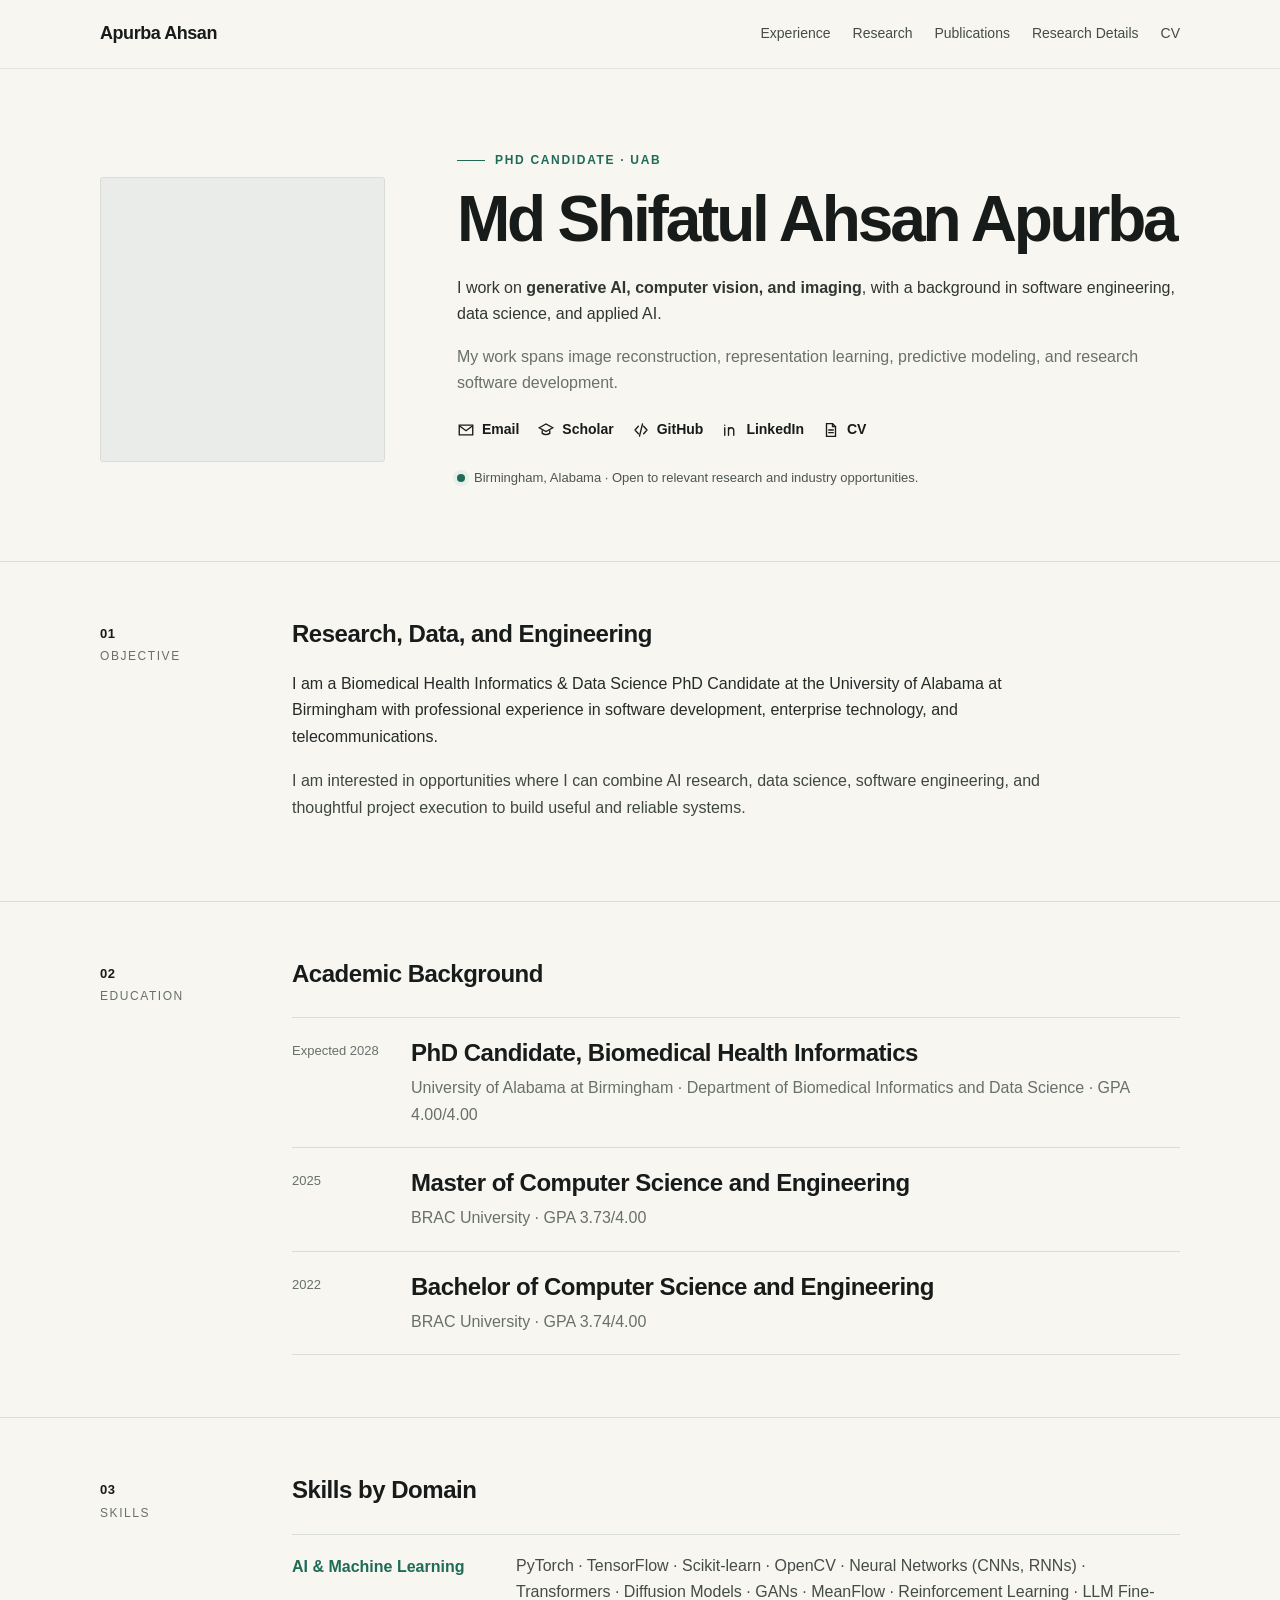
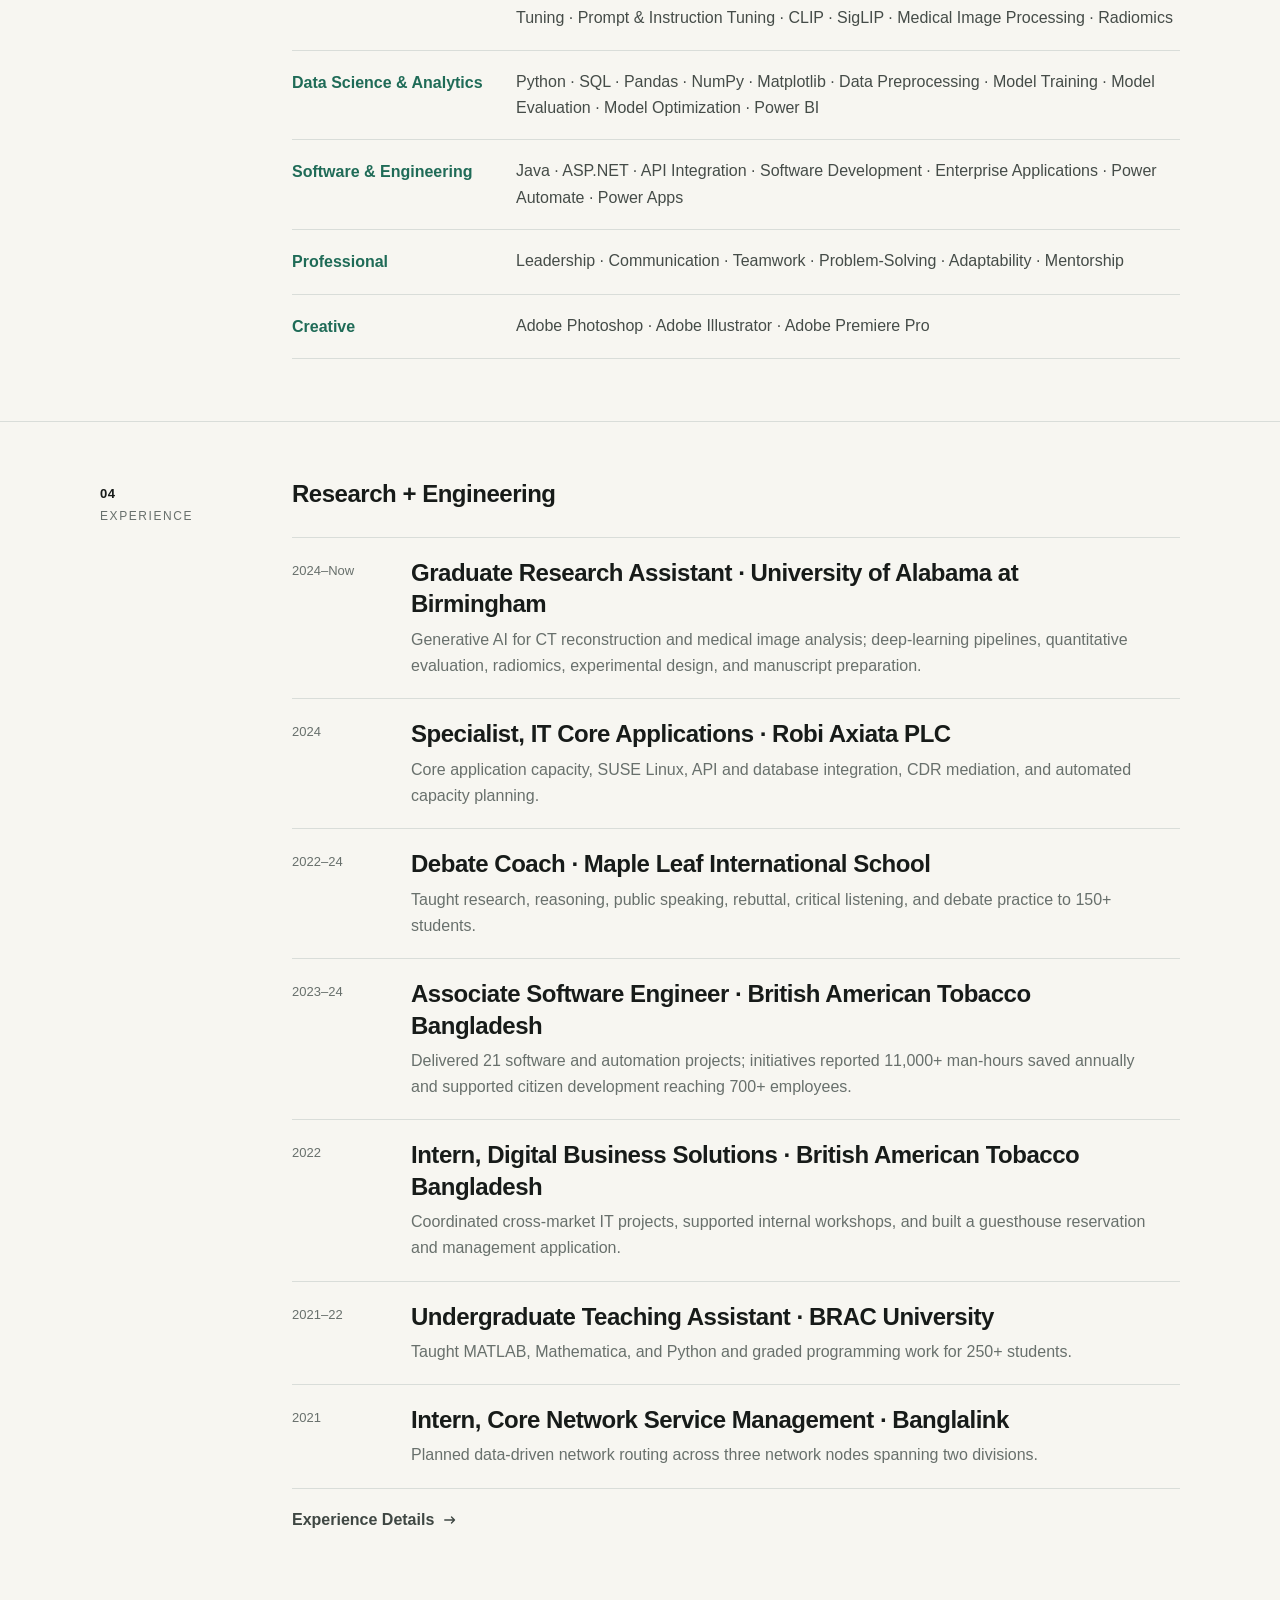
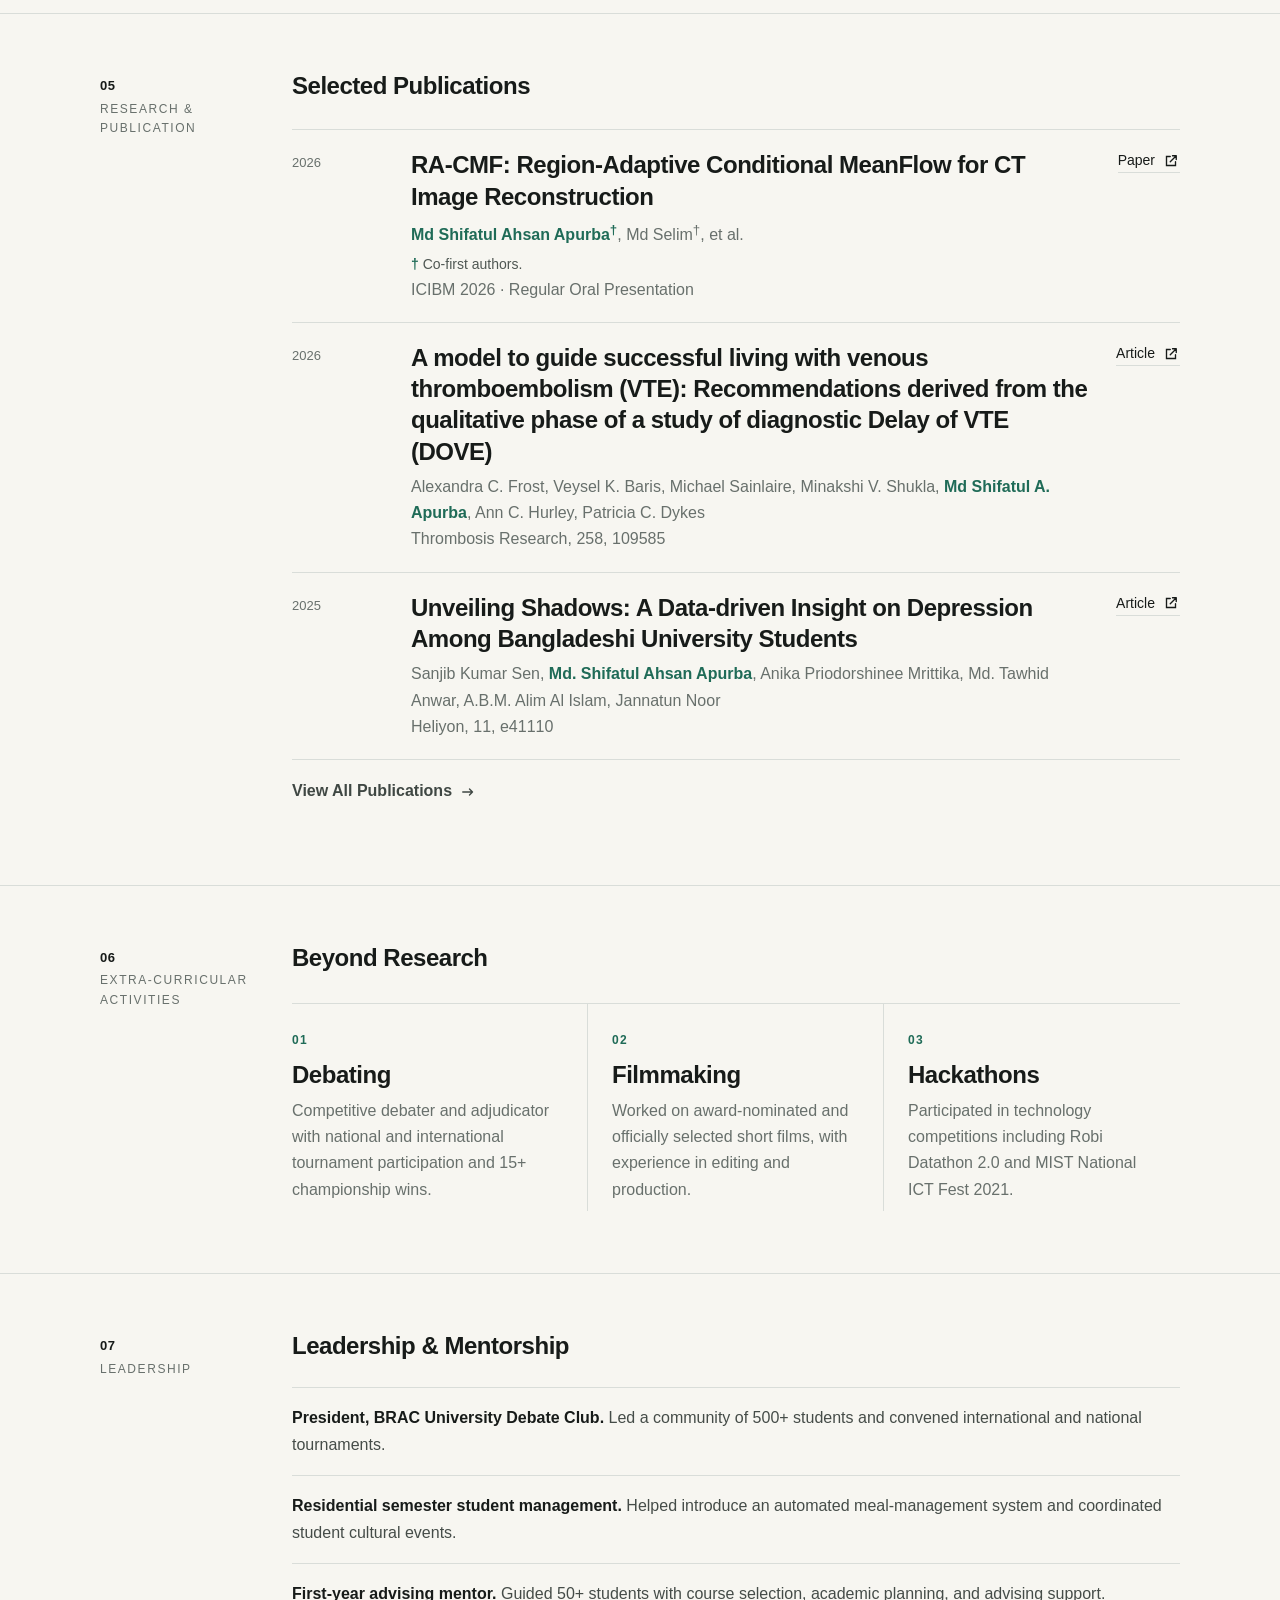
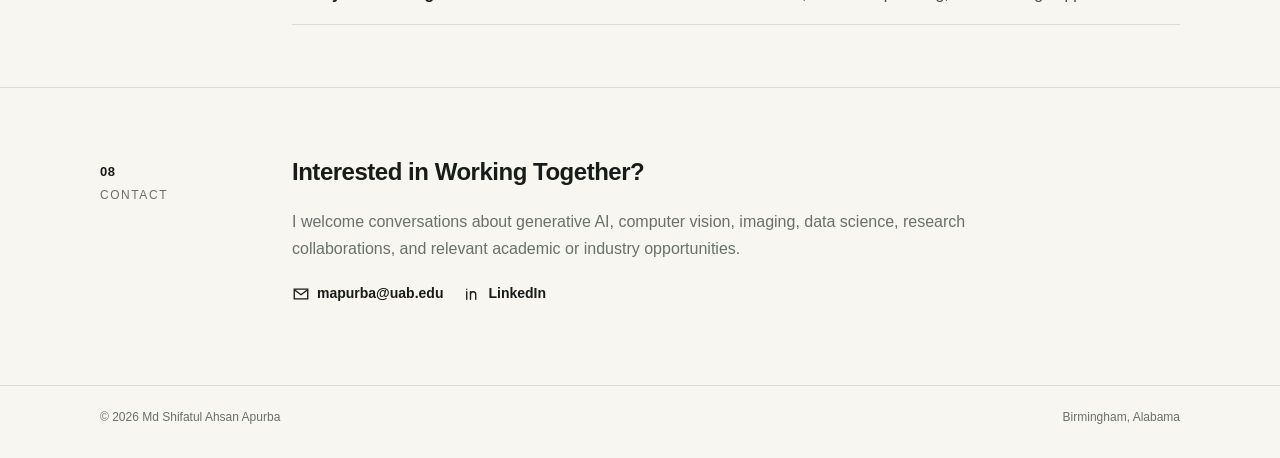
==== commit 7522bf43: "Add icons, co-first authorship, and remove project section" ====
--- a/index.html
+++ b/index.html
@@ -8,6 +8,7 @@
 <meta property="og:type" content="website">
 <meta property="og:image" content="assets/img/profile/apurba-profile.webp">
 <link rel="stylesheet" href="site.css">
+<link rel="stylesheet" href="icons.css">
 <title>Md Shifatul Ahsan Apurba | Generative AI & Imaging</title>
 </head>
 <body>
@@ -19,7 +20,7 @@
       <a href="#research">Research</a>
       <a href="publications.html">Publications</a>
       <a href="research.html">Research Details</a>
-      <a href="assets/cv/Md_Shifatul_Ahsan_Apurba_CV.pdf" target="_blank" rel="noopener">CV ↗</a>
+      <a href="assets/cv/Md_Shifatul_Ahsan_Apurba_CV.pdf" target="_blank" rel="noopener">CV</a>
     </nav>
   </div>
 </header>
@@ -32,12 +33,12 @@
     <h1>Md Shifatul Ahsan Apurba</h1>
     <p class="hero-role">I work on <strong>generative AI, computer vision, and imaging</strong>, with a background in software engineering, data science, and applied AI.</p>
     <p class="hero-copy">My work spans image reconstruction, representation learning, predictive modeling, and research software development.</p>
-    <div class="hero-links">
-      <a href="mailto:mapurba@uab.edu">Email</a>
-      <a href="https://scholar.google.com/citations?user=pu5cJSgAAAAJ&amp;hl=en" target="_blank" rel="noopener">Scholar ↗</a>
-      <a href="https://github.com/apurba-online" target="_blank" rel="noopener">GitHub ↗</a>
-      <a href="https://www.linkedin.com/in/mapurba" target="_blank" rel="noopener">LinkedIn ↗</a>
-      <a href="assets/cv/Md_Shifatul_Ahsan_Apurba_CV.pdf" target="_blank" rel="noopener">CV ↗</a>
+    <div class="hero-links" aria-label="Professional links">
+      <a href="mailto:mapurba@uab.edu" aria-label="Email"><svg class="icon" aria-hidden="true"><use href="assets/icons.svg#mail"></use></svg><span>Email</span></a>
+      <a href="https://scholar.google.com/citations?user=pu5cJSgAAAAJ&amp;hl=en" target="_blank" rel="noopener" aria-label="Google Scholar"><svg class="icon" aria-hidden="true"><use href="assets/icons.svg#scholar"></use></svg><span>Scholar</span></a>
+      <a href="https://github.com/apurba-online" target="_blank" rel="noopener" aria-label="GitHub"><svg class="icon" aria-hidden="true"><use href="assets/icons.svg#github"></use></svg><span>GitHub</span></a>
+      <a href="https://www.linkedin.com/in/mapurba" target="_blank" rel="noopener" aria-label="LinkedIn"><svg class="icon" aria-hidden="true"><use href="assets/icons.svg#linkedin"></use></svg><span>LinkedIn</span></a>
+      <a href="assets/cv/Md_Shifatul_Ahsan_Apurba_CV.pdf" target="_blank" rel="noopener" aria-label="Curriculum Vitae"><svg class="icon" aria-hidden="true"><use href="assets/icons.svg#file"></use></svg><span>CV</span></a>
     </div>
     <div class="status"><span class="status-dot"></span>Birmingham, Alabama · Open to relevant research and industry opportunities.</div>
   </div>
@@ -98,7 +99,7 @@
         <article class="rule-row"><div class="year">2021–22</div><div><h3>Undergraduate Teaching Assistant · BRAC University</h3><p>Taught MATLAB, Mathematica, and Python and graded programming work for 250+ students.</p></div></article>
         <article class="rule-row"><div class="year">2021</div><div><h3>Intern, Core Network Service Management · Banglalink</h3><p>Planned data-driven network routing across three network nodes spanning two divisions.</p></div></article>
       </div>
-      <p class="section-link"><a href="experience.html"><strong>Experience Details →</strong></a></p>
+      <p class="section-link"><a href="experience.html"><strong>Experience Details</strong><svg class="icon" aria-hidden="true"><use href="assets/icons.svg#arrow"></use></svg></a></p>
     </div>
   </div>
 </section>
@@ -109,30 +110,18 @@
     <div class="section-content">
       <h2>Selected Publications</h2>
       <div class="rule-list">
-        <article class="rule-row"><div class="year">2026</div><div><h3>RA-CMF: Region-Adaptive Conditional MeanFlow for CT Image Reconstruction</h3><p><strong style="color:var(--accent)">Md Shifatul Ahsan Apurba</strong>, Md Selim, Jin Chen</p><p>ICIBM 2026 · Regular oral presentation</p></div><div class="links"><a href="https://arxiv.org/abs/2605.00901" target="_blank" rel="noopener">Paper ↗</a></div></article>
-        <article class="rule-row"><div class="year">2026</div><div><h3>A model to guide successful living with venous thromboembolism (VTE): Recommendations derived from the qualitative phase of a study of diagnostic Delay of VTE (DOVE)</h3><p>Alexandra C. Frost, Veysel K. Baris, Michael Sainlaire, Jin Chen, Minakshi V. Shukla, <strong style="color:var(--accent)">Md Shifatul A. Apurba</strong>, Ann C. Hurley, Patricia C. Dykes</p><p>Thrombosis Research, 258, 109585</p></div><div class="links"><a href="https://www.sciencedirect.com/science/article/pii/S0049384826000046" target="_blank" rel="noopener">Article ↗</a></div></article>
-        <article class="rule-row"><div class="year">2025</div><div><h3>Unveiling Shadows: A Data-driven Insight on Depression Among Bangladeshi University Students</h3><p>Sanjib Kumar Sen, <strong style="color:var(--accent)">Md. Shifatul Ahsan Apurba</strong>, Anika Priodorshinee Mrittika, Md. Tawhid Anwar, A.B.M. Alim Al Islam, Jannatun Noor</p><p>Heliyon, 11, e41110</p></div><div class="links"><a href="https://www.sciencedirect.com/science/article/pii/S2405844024171411" target="_blank" rel="noopener">Article ↗</a></div></article>
+        <article class="rule-row"><div class="year">2026</div><div><h3>RA-CMF: Region-Adaptive Conditional MeanFlow for CT Image Reconstruction</h3><p><strong style="color:var(--accent)">Md Shifatul Ahsan Apurba<sup>†</sup></strong>, Md Selim<sup>†</sup>, et al.</p><p class="cofirst-note"><span class="cofirst-mark">†</span> Co-first authors.</p><p>ICIBM 2026 · Regular Oral Presentation</p></div><div class="links"><a href="https://arxiv.org/abs/2605.00901" target="_blank" rel="noopener"><span>Paper</span><svg class="icon" aria-hidden="true"><use href="assets/icons.svg#external"></use></svg></a></div></article>
+        <article class="rule-row"><div class="year">2026</div><div><h3>A model to guide successful living with venous thromboembolism (VTE): Recommendations derived from the qualitative phase of a study of diagnostic Delay of VTE (DOVE)</h3><p>Alexandra C. Frost, Veysel K. Baris, Michael Sainlaire, Minakshi V. Shukla, <strong style="color:var(--accent)">Md Shifatul A. Apurba</strong>, Ann C. Hurley, Patricia C. Dykes</p><p>Thrombosis Research, 258, 109585</p></div><div class="links"><a href="https://www.sciencedirect.com/science/article/pii/S0049384826000046" target="_blank" rel="noopener"><span>Article</span><svg class="icon" aria-hidden="true"><use href="assets/icons.svg#external"></use></svg></a></div></article>
+        <article class="rule-row"><div class="year">2025</div><div><h3>Unveiling Shadows: A Data-driven Insight on Depression Among Bangladeshi University Students</h3><p>Sanjib Kumar Sen, <strong style="color:var(--accent)">Md. Shifatul Ahsan Apurba</strong>, Anika Priodorshinee Mrittika, Md. Tawhid Anwar, A.B.M. Alim Al Islam, Jannatun Noor</p><p>Heliyon, 11, e41110</p></div><div class="links"><a href="https://www.sciencedirect.com/science/article/pii/S2405844024171411" target="_blank" rel="noopener"><span>Article</span><svg class="icon" aria-hidden="true"><use href="assets/icons.svg#external"></use></svg></a></div></article>
       </div>
-      <p class="section-link"><a href="publications.html"><strong>View All Publications →</strong></a></p>
-    </div>
-  </div>
-</section>
-
-<section class="section" id="project">
-  <div class="wrap section-grid">
-    <div class="section-index"><b>06</b>Project</div>
-    <div class="section-content">
-      <h2>ChatAlchemy</h2>
-      <p class="lead">An AI-enabled interactive assistant designed to work with the PharmAlchemy data source.</p>
-      <p>ChatAlchemy uses a large language model to help users retrieve information from structured data and analyze genes or targets from uploaded literature without requiring technical expertise.</p>
-      <p class="section-link"><a href="https://chatalchemy.netlify.app/" target="_blank" rel="noopener"><strong>Visit Project ↗</strong></a></p>
+      <p class="section-link"><a href="publications.html"><strong>View All Publications</strong><svg class="icon" aria-hidden="true"><use href="assets/icons.svg#arrow"></use></svg></a></p>
     </div>
   </div>
 </section>
 
 <section class="section" id="activities">
   <div class="wrap section-grid">
-    <div class="section-index"><b>07</b>Extra-Curricular Activities</div>
+    <div class="section-index"><b>06</b>Extra-Curricular Activities</div>
     <div class="section-content">
       <h2>Beyond Research</h2>
       <div class="focus-list">
@@ -146,7 +135,7 @@
 
 <section class="section" id="leadership">
   <div class="wrap section-grid">
-    <div class="section-index"><b>08</b>Leadership</div>
+    <div class="section-index"><b>07</b>Leadership</div>
     <div class="section-content">
       <h2>Leadership &amp; Mentorship</h2>
       <ul class="leadership-list">
@@ -161,11 +150,14 @@
 
 <section class="contact-band" id="contact">
   <div class="wrap section-grid">
-    <div class="section-index"><b>09</b>Contact</div>
+    <div class="section-index"><b>08</b>Contact</div>
     <div>
       <h2>Interested in Working Together?</h2>
       <p>I welcome conversations about generative AI, computer vision, imaging, data science, research collaborations, and relevant academic or industry opportunities.</p>
-      <div class="contact-links"><a href="mailto:mapurba@uab.edu">mapurba@uab.edu</a><a href="https://www.linkedin.com/in/mapurba" target="_blank" rel="noopener">LinkedIn ↗</a></div>
+      <div class="contact-links">
+        <a href="mailto:mapurba@uab.edu"><svg class="icon" aria-hidden="true"><use href="assets/icons.svg#mail"></use></svg><span>mapurba@uab.edu</span></a>
+        <a href="https://www.linkedin.com/in/mapurba" target="_blank" rel="noopener"><svg class="icon" aria-hidden="true"><use href="assets/icons.svg#linkedin"></use></svg><span>LinkedIn</span></a>
+      </div>
     </div>
   </div>
 </section>
--- a/icons.css
+++ b/icons.css
@@ -0,0 +1 @@
+.icon{width:18px;height:18px;display:inline-block;flex:0 0 18px;vertical-align:-3px}.icon-link{display:inline-flex;align-items:center;gap:7px}.hero-links{gap:10px 18px}.hero-links a,.contact-links a,.section-link a,.rule-row .links a,.page-hero a,.footer a{display:inline-flex;align-items:center;gap:7px}.hero-links a{border-bottom:0;padding-bottom:0}.hero-links a:hover,.contact-links a:hover,.section-link a:hover,.rule-row .links a:hover,.page-hero a:hover,.footer a:hover{color:var(--accent)}.cofirst-note{margin-top:5px!important;color:#4f5753!important;font-size:14px!important}.cofirst-mark{font-weight:700;color:var(--accent)}
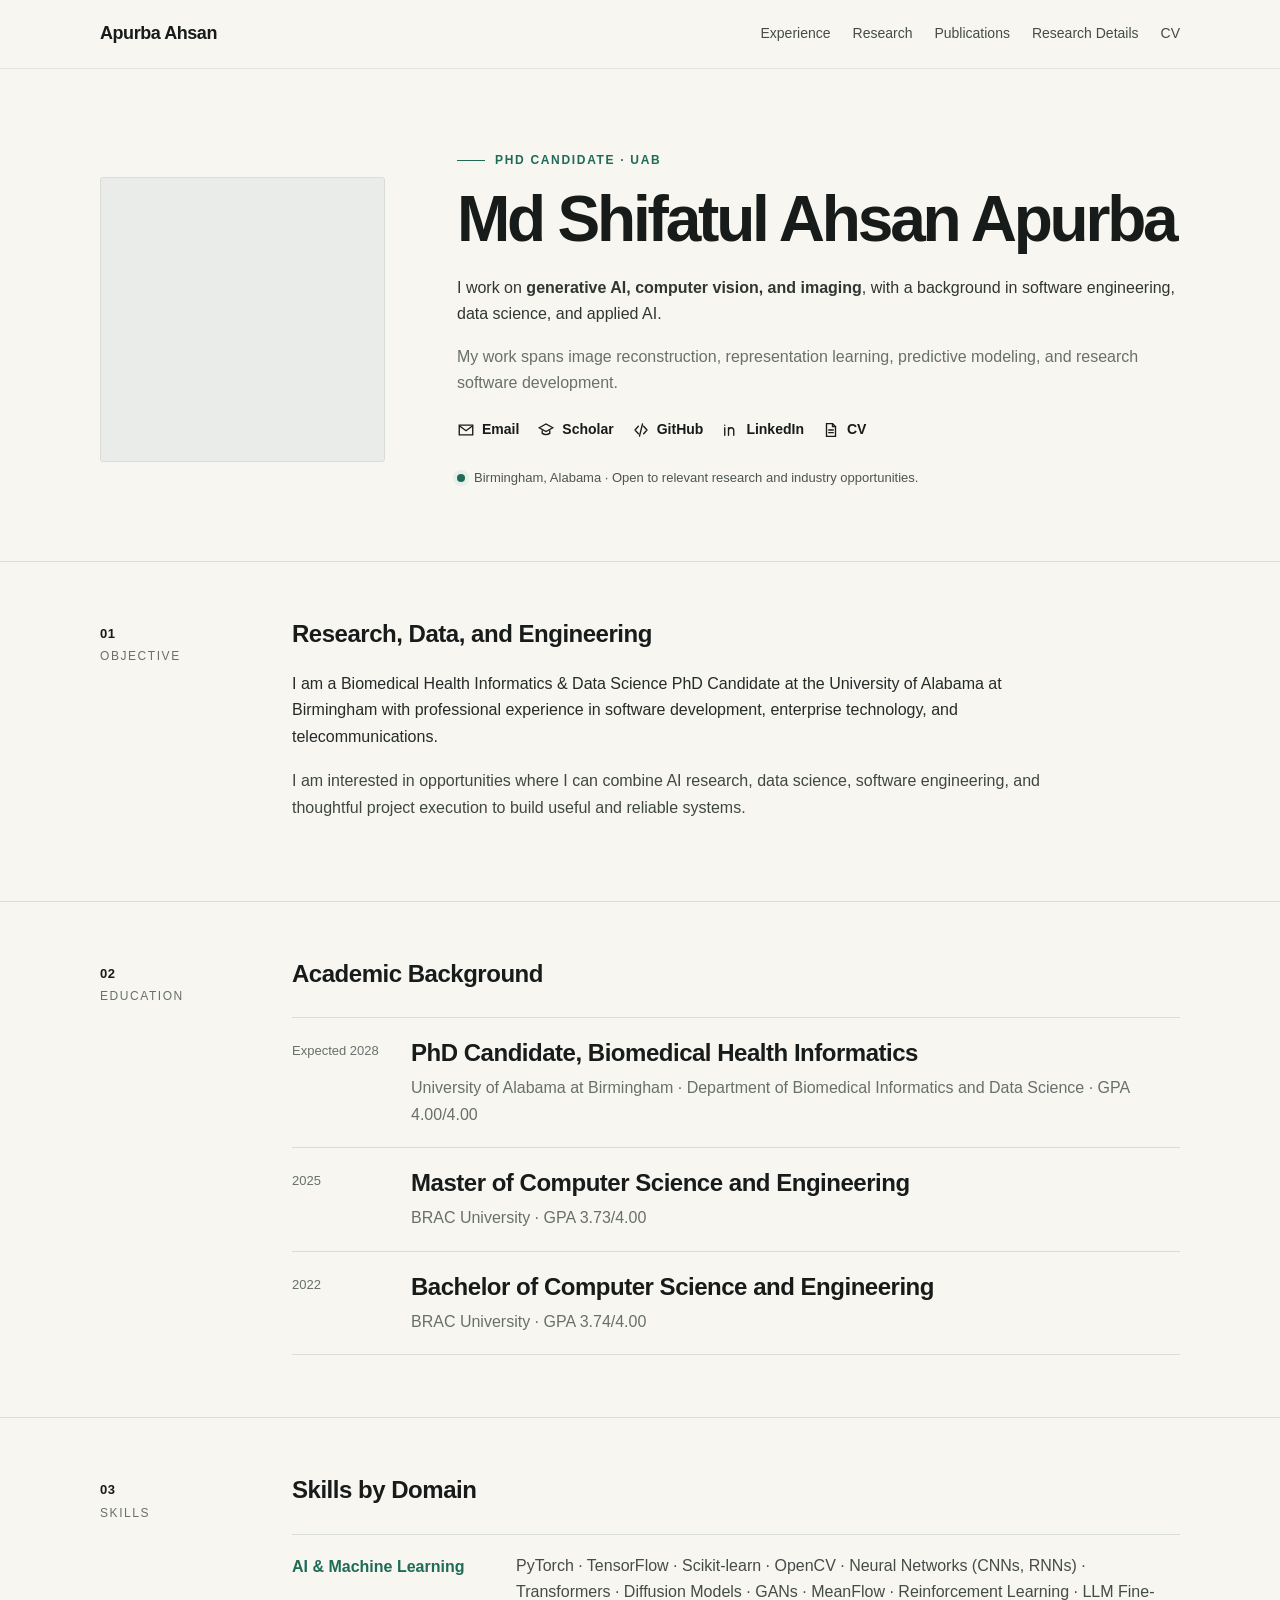
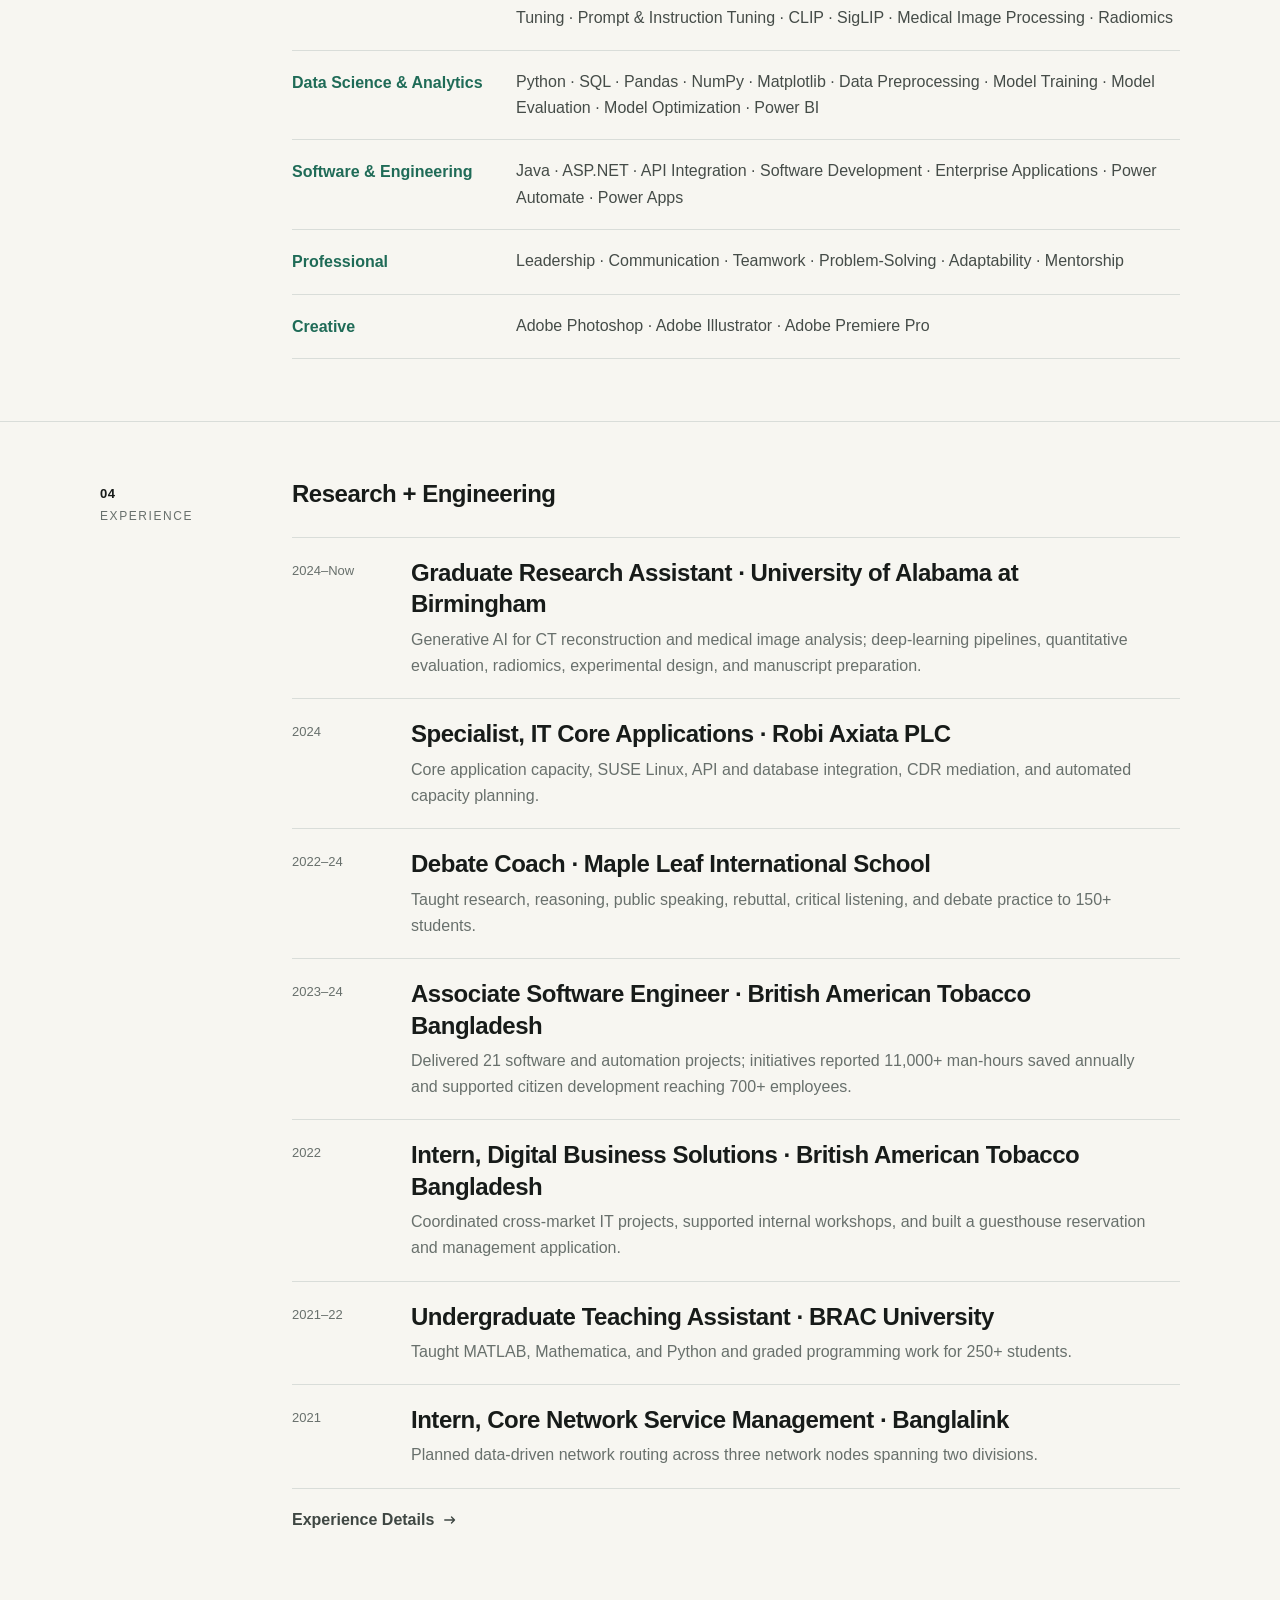
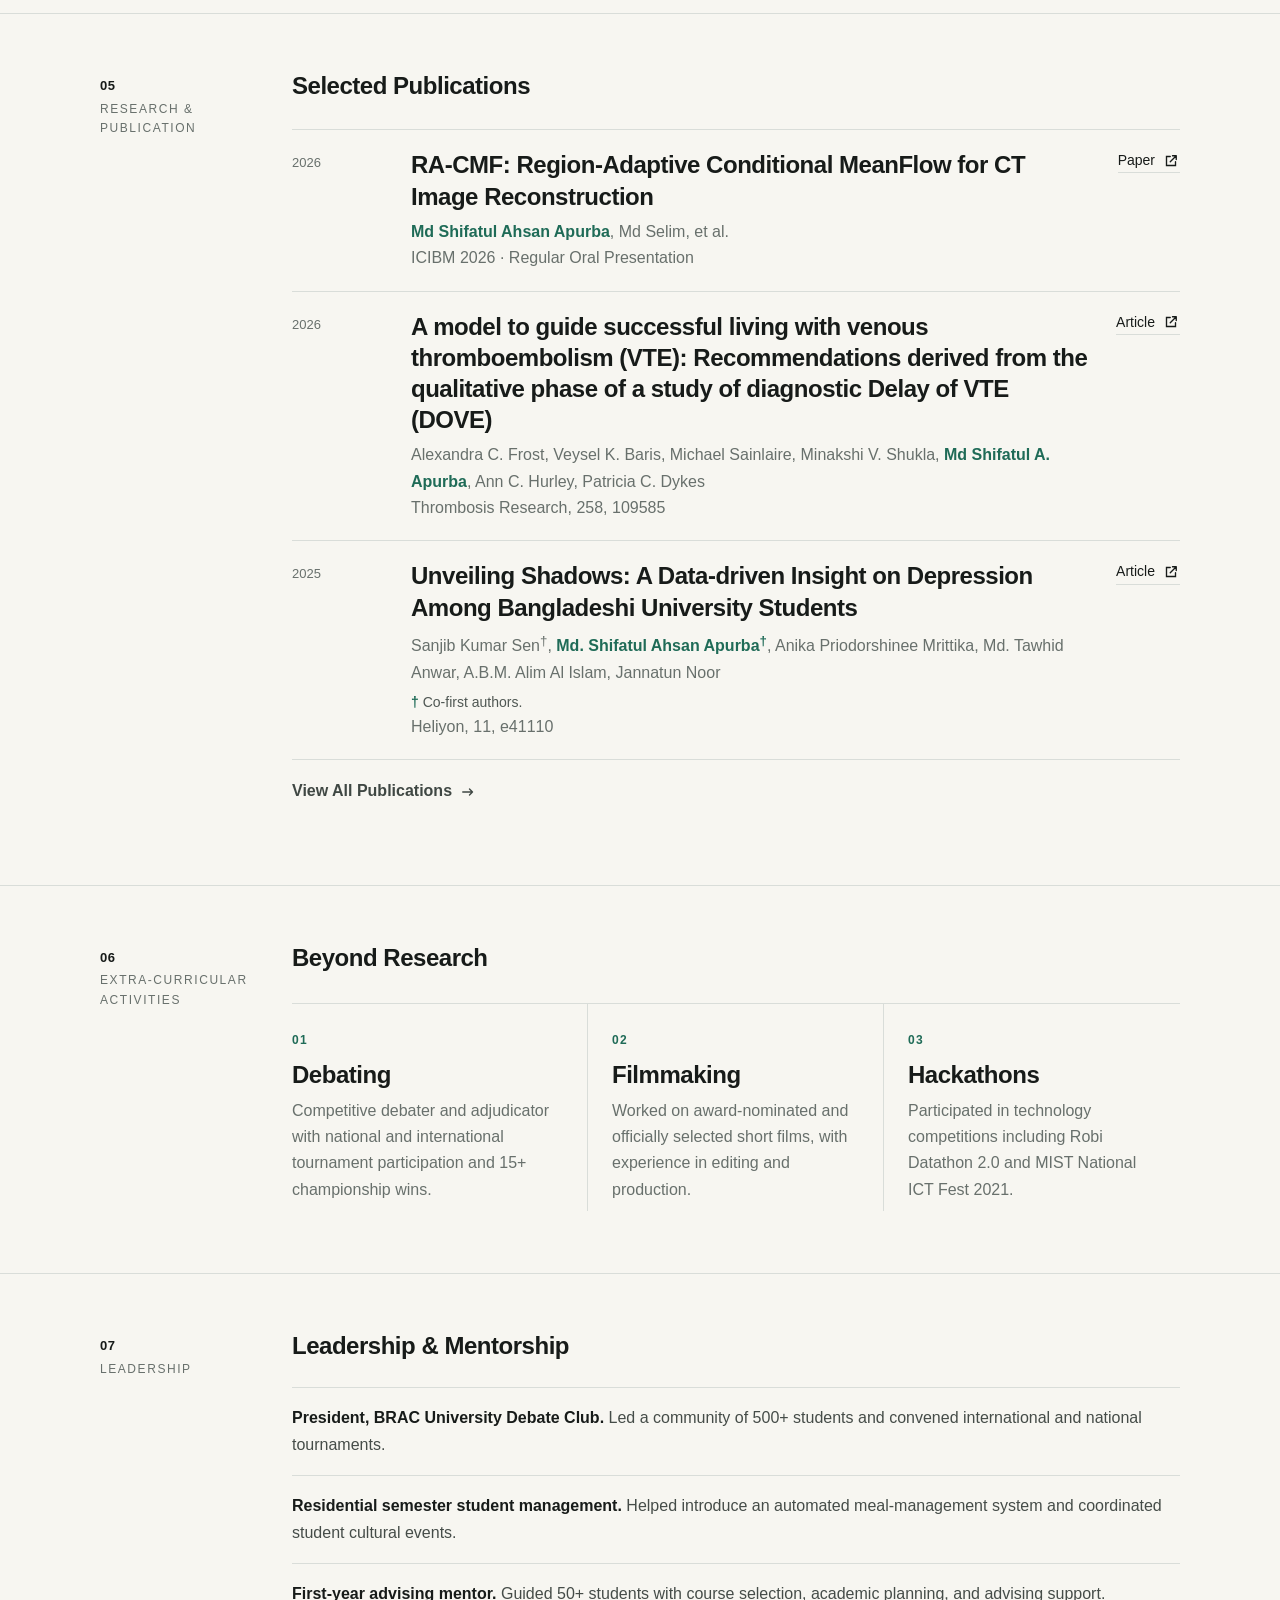
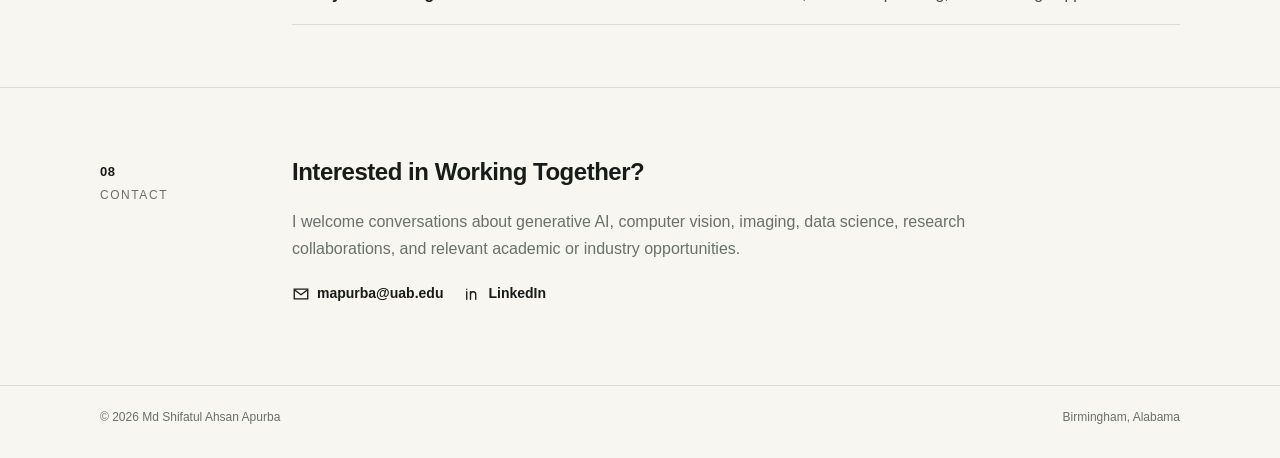
==== commit c6477175: "Correct co-first authorship on homepage" ====
--- a/index.html
+++ b/index.html
@@ -110,9 +110,9 @@
     <div class="section-content">
       <h2>Selected Publications</h2>
       <div class="rule-list">
-        <article class="rule-row"><div class="year">2026</div><div><h3>RA-CMF: Region-Adaptive Conditional MeanFlow for CT Image Reconstruction</h3><p><strong style="color:var(--accent)">Md Shifatul Ahsan Apurba<sup>†</sup></strong>, Md Selim<sup>†</sup>, et al.</p><p class="cofirst-note"><span class="cofirst-mark">†</span> Co-first authors.</p><p>ICIBM 2026 · Regular Oral Presentation</p></div><div class="links"><a href="https://arxiv.org/abs/2605.00901" target="_blank" rel="noopener"><span>Paper</span><svg class="icon" aria-hidden="true"><use href="assets/icons.svg#external"></use></svg></a></div></article>
+        <article class="rule-row"><div class="year">2026</div><div><h3>RA-CMF: Region-Adaptive Conditional MeanFlow for CT Image Reconstruction</h3><p><strong style="color:var(--accent)">Md Shifatul Ahsan Apurba</strong>, Md Selim, et al.</p><p>ICIBM 2026 · Regular Oral Presentation</p></div><div class="links"><a href="https://arxiv.org/abs/2605.00901" target="_blank" rel="noopener"><span>Paper</span><svg class="icon" aria-hidden="true"><use href="assets/icons.svg#external"></use></svg></a></div></article>
         <article class="rule-row"><div class="year">2026</div><div><h3>A model to guide successful living with venous thromboembolism (VTE): Recommendations derived from the qualitative phase of a study of diagnostic Delay of VTE (DOVE)</h3><p>Alexandra C. Frost, Veysel K. Baris, Michael Sainlaire, Minakshi V. Shukla, <strong style="color:var(--accent)">Md Shifatul A. Apurba</strong>, Ann C. Hurley, Patricia C. Dykes</p><p>Thrombosis Research, 258, 109585</p></div><div class="links"><a href="https://www.sciencedirect.com/science/article/pii/S0049384826000046" target="_blank" rel="noopener"><span>Article</span><svg class="icon" aria-hidden="true"><use href="assets/icons.svg#external"></use></svg></a></div></article>
-        <article class="rule-row"><div class="year">2025</div><div><h3>Unveiling Shadows: A Data-driven Insight on Depression Among Bangladeshi University Students</h3><p>Sanjib Kumar Sen, <strong style="color:var(--accent)">Md. Shifatul Ahsan Apurba</strong>, Anika Priodorshinee Mrittika, Md. Tawhid Anwar, A.B.M. Alim Al Islam, Jannatun Noor</p><p>Heliyon, 11, e41110</p></div><div class="links"><a href="https://www.sciencedirect.com/science/article/pii/S2405844024171411" target="_blank" rel="noopener"><span>Article</span><svg class="icon" aria-hidden="true"><use href="assets/icons.svg#external"></use></svg></a></div></article>
+        <article class="rule-row"><div class="year">2025</div><div><h3>Unveiling Shadows: A Data-driven Insight on Depression Among Bangladeshi University Students</h3><p>Sanjib Kumar Sen<sup>†</sup>, <strong style="color:var(--accent)">Md. Shifatul Ahsan Apurba<sup>†</sup></strong>, Anika Priodorshinee Mrittika, Md. Tawhid Anwar, A.B.M. Alim Al Islam, Jannatun Noor</p><p class="cofirst-note"><span class="cofirst-mark">†</span> Co-first authors.</p><p>Heliyon, 11, e41110</p></div><div class="links"><a href="https://www.sciencedirect.com/science/article/pii/S2405844024171411" target="_blank" rel="noopener"><span>Article</span><svg class="icon" aria-hidden="true"><use href="assets/icons.svg#external"></use></svg></a></div></article>
       </div>
       <p class="section-link"><a href="publications.html"><strong>View All Publications</strong><svg class="icon" aria-hidden="true"><use href="assets/icons.svg#arrow"></use></svg></a></p>
     </div>
@@ -164,4 +164,4 @@
 
 <footer class="footer"><div class="wrap"><span>© 2026 Md Shifatul Ahsan Apurba</span><span>Birmingham, Alabama</span></div></footer>
 </body>
-</html>
+</html>
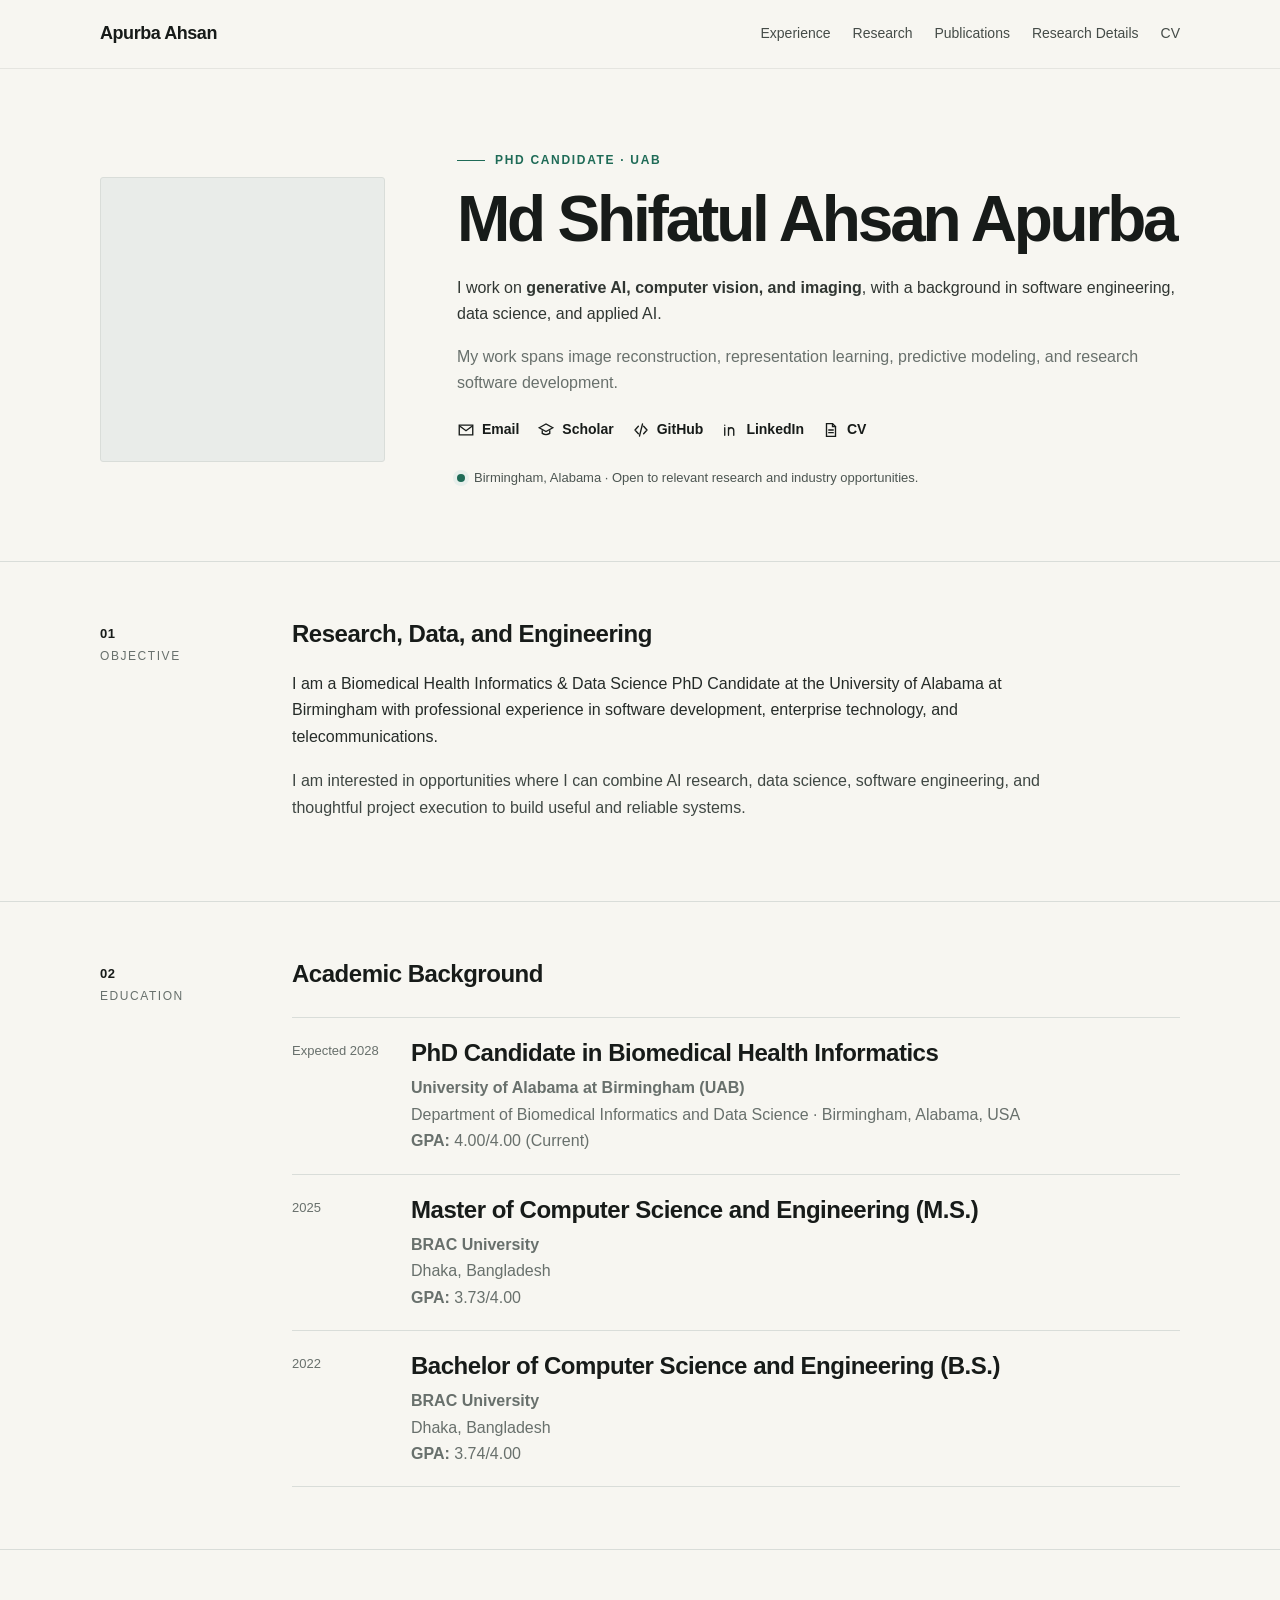
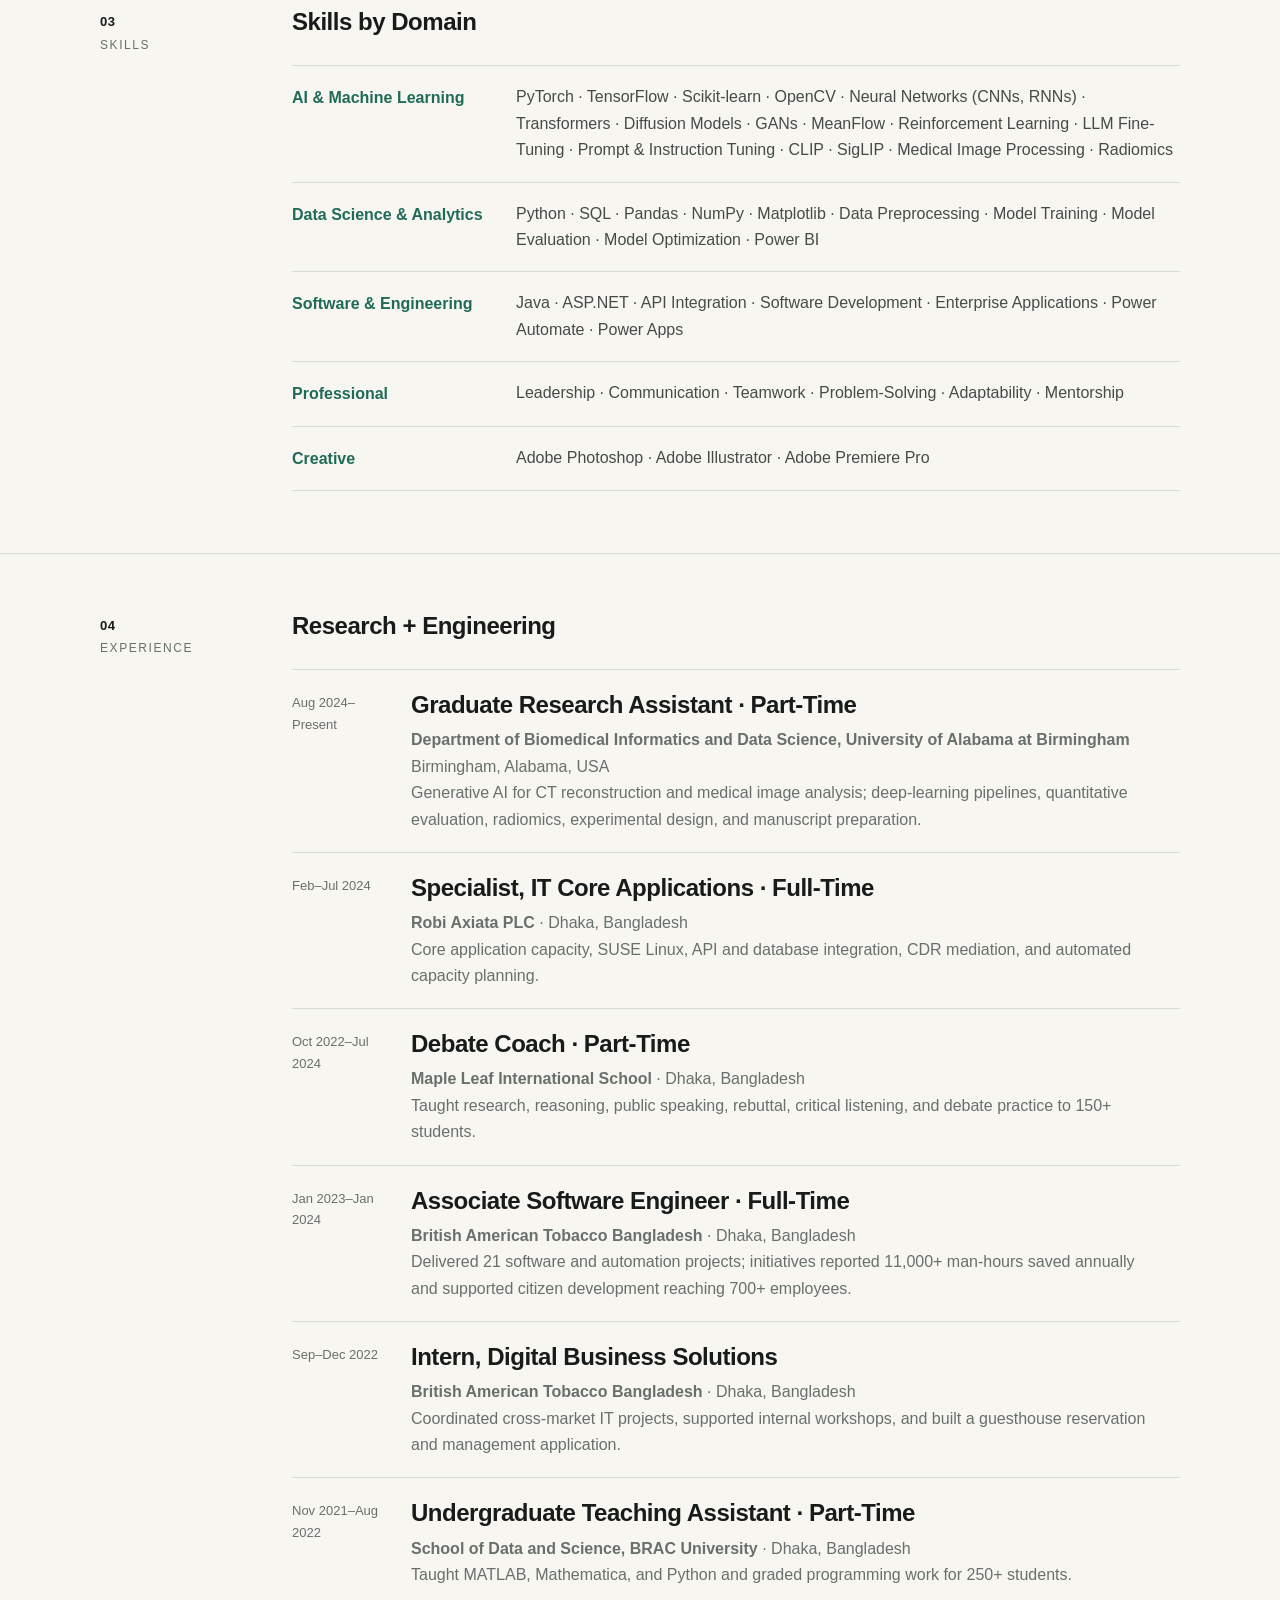
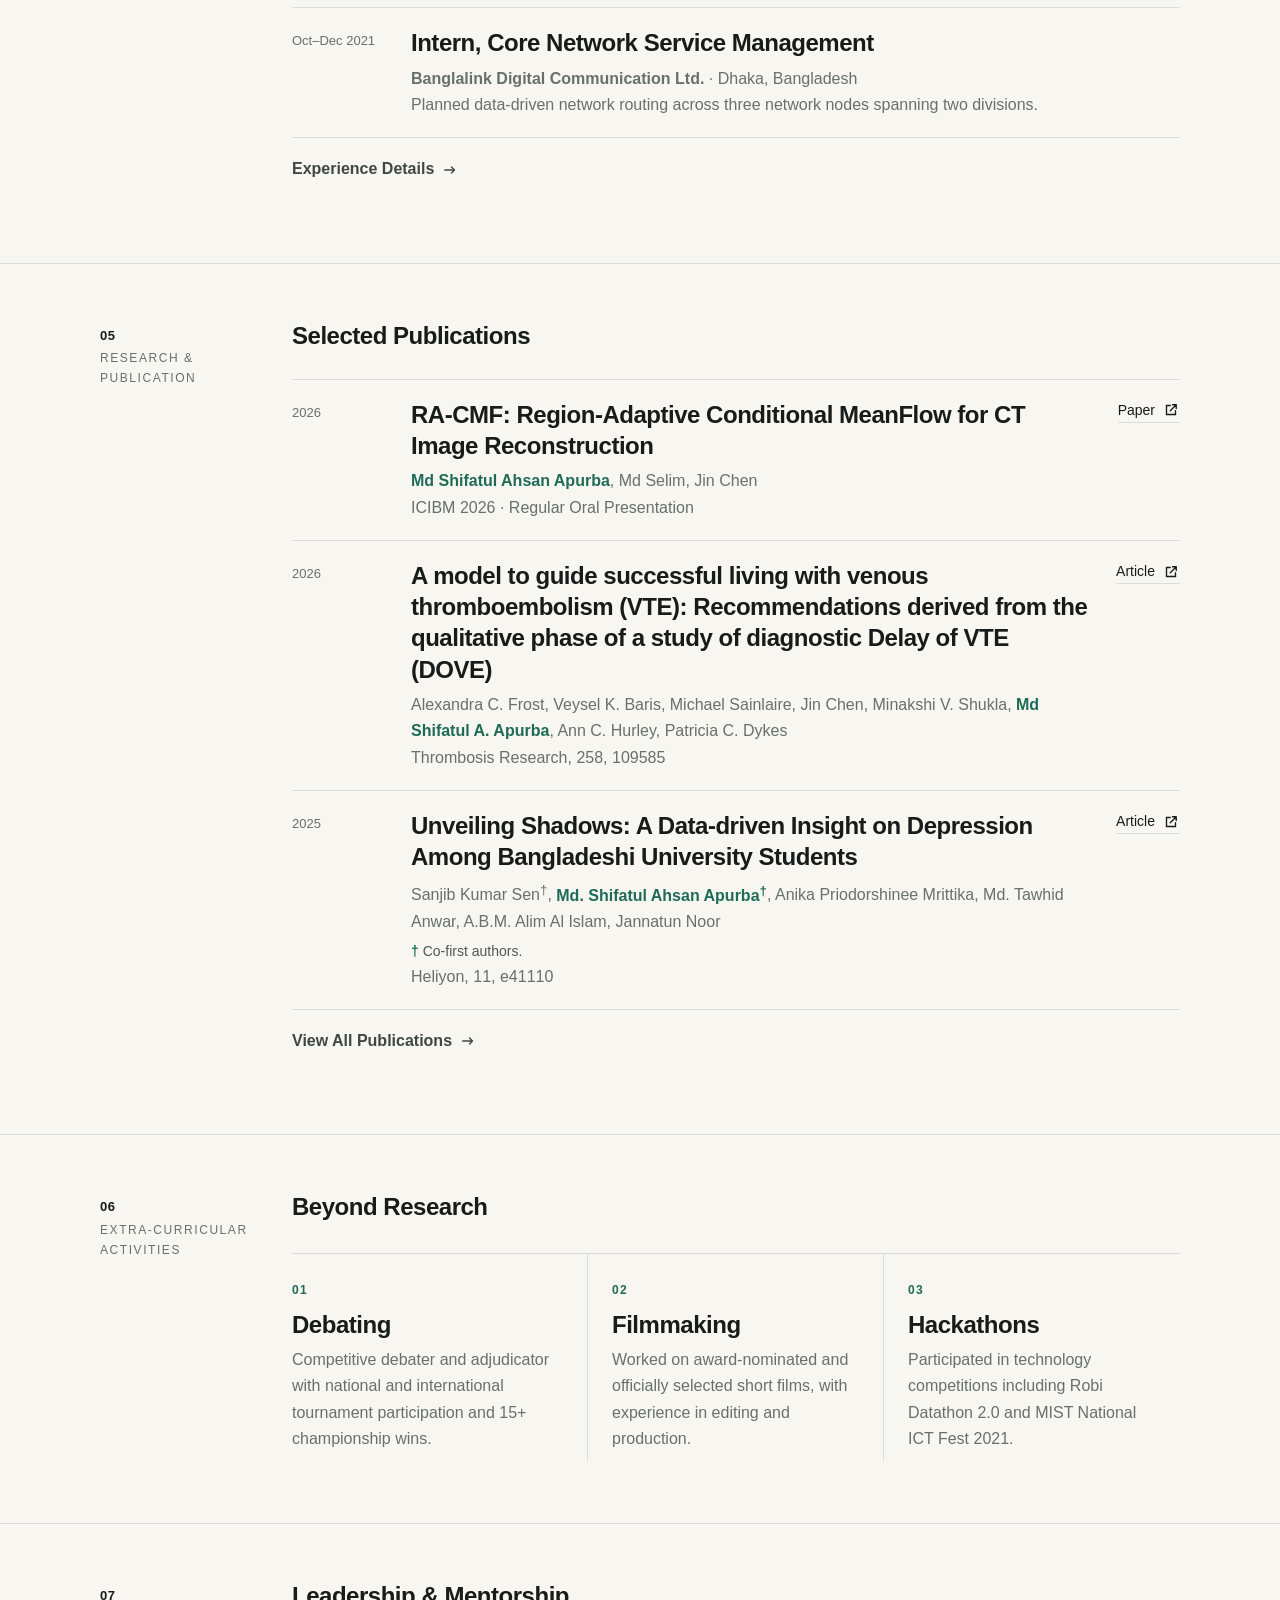
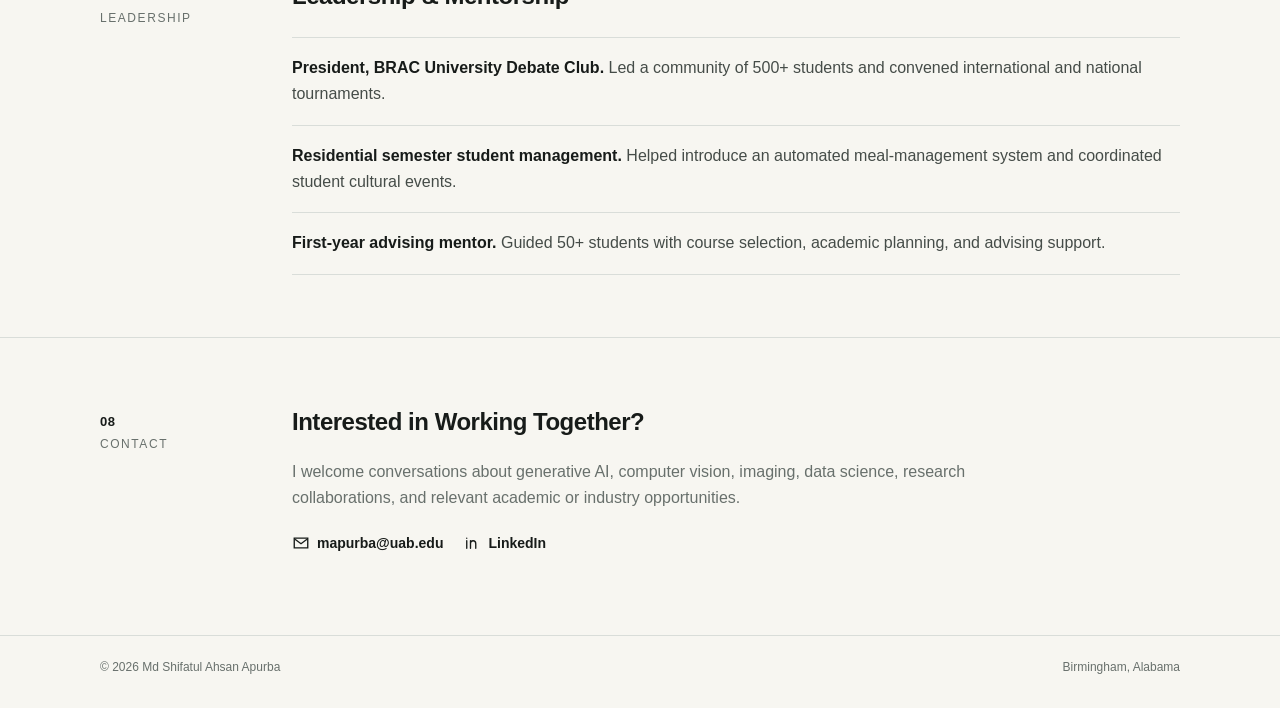
==== commit 18225fd4: "Clarify education, work locations, and publication authors" ====
--- a/index.html
+++ b/index.html
@@ -61,9 +61,9 @@
     <div class="section-content">
       <h2>Academic Background</h2>
       <div class="rule-list">
-        <article class="rule-row"><div class="year">Expected 2028</div><div><h3>PhD Candidate, Biomedical Health Informatics</h3><p>University of Alabama at Birmingham · Department of Biomedical Informatics and Data Science · GPA 4.00/4.00</p></div></article>
-        <article class="rule-row"><div class="year">2025</div><div><h3>Master of Computer Science and Engineering</h3><p>BRAC University · GPA 3.73/4.00</p></div></article>
-        <article class="rule-row"><div class="year">2022</div><div><h3>Bachelor of Computer Science and Engineering</h3><p>BRAC University · GPA 3.74/4.00</p></div></article>
+        <article class="rule-row"><div class="year">Expected 2028</div><div><h3>PhD Candidate in Biomedical Health Informatics</h3><p><strong>University of Alabama at Birmingham (UAB)</strong></p><p>Department of Biomedical Informatics and Data Science · Birmingham, Alabama, USA</p><p><strong>GPA:</strong> 4.00/4.00 (Current)</p></div></article>
+        <article class="rule-row"><div class="year">2025</div><div><h3>Master of Computer Science and Engineering (M.S.)</h3><p><strong>BRAC University</strong></p><p>Dhaka, Bangladesh</p><p><strong>GPA:</strong> 3.73/4.00</p></div></article>
+        <article class="rule-row"><div class="year">2022</div><div><h3>Bachelor of Computer Science and Engineering (B.S.)</h3><p><strong>BRAC University</strong></p><p>Dhaka, Bangladesh</p><p><strong>GPA:</strong> 3.74/4.00</p></div></article>
       </div>
     </div>
   </div>
@@ -91,13 +91,13 @@
     <div class="section-content">
       <h2>Research + Engineering</h2>
       <div class="rule-list">
-        <article class="rule-row"><div class="year">2024–Now</div><div><h3>Graduate Research Assistant · University of Alabama at Birmingham</h3><p>Generative AI for CT reconstruction and medical image analysis; deep-learning pipelines, quantitative evaluation, radiomics, experimental design, and manuscript preparation.</p></div></article>
-        <article class="rule-row"><div class="year">2024</div><div><h3>Specialist, IT Core Applications · Robi Axiata PLC</h3><p>Core application capacity, SUSE Linux, API and database integration, CDR mediation, and automated capacity planning.</p></div></article>
-        <article class="rule-row"><div class="year">2022–24</div><div><h3>Debate Coach · Maple Leaf International School</h3><p>Taught research, reasoning, public speaking, rebuttal, critical listening, and debate practice to 150+ students.</p></div></article>
-        <article class="rule-row"><div class="year">2023–24</div><div><h3>Associate Software Engineer · British American Tobacco Bangladesh</h3><p>Delivered 21 software and automation projects; initiatives reported 11,000+ man-hours saved annually and supported citizen development reaching 700+ employees.</p></div></article>
-        <article class="rule-row"><div class="year">2022</div><div><h3>Intern, Digital Business Solutions · British American Tobacco Bangladesh</h3><p>Coordinated cross-market IT projects, supported internal workshops, and built a guesthouse reservation and management application.</p></div></article>
-        <article class="rule-row"><div class="year">2021–22</div><div><h3>Undergraduate Teaching Assistant · BRAC University</h3><p>Taught MATLAB, Mathematica, and Python and graded programming work for 250+ students.</p></div></article>
-        <article class="rule-row"><div class="year">2021</div><div><h3>Intern, Core Network Service Management · Banglalink</h3><p>Planned data-driven network routing across three network nodes spanning two divisions.</p></div></article>
+        <article class="rule-row"><div class="year">Aug 2024–Present</div><div><h3>Graduate Research Assistant · Part-Time</h3><p><strong>Department of Biomedical Informatics and Data Science, University of Alabama at Birmingham</strong></p><p>Birmingham, Alabama, USA</p><p>Generative AI for CT reconstruction and medical image analysis; deep-learning pipelines, quantitative evaluation, radiomics, experimental design, and manuscript preparation.</p></div></article>
+        <article class="rule-row"><div class="year">Feb–Jul 2024</div><div><h3>Specialist, IT Core Applications · Full-Time</h3><p><strong>Robi Axiata PLC</strong> · Dhaka, Bangladesh</p><p>Core application capacity, SUSE Linux, API and database integration, CDR mediation, and automated capacity planning.</p></div></article>
+        <article class="rule-row"><div class="year">Oct 2022–Jul 2024</div><div><h3>Debate Coach · Part-Time</h3><p><strong>Maple Leaf International School</strong> · Dhaka, Bangladesh</p><p>Taught research, reasoning, public speaking, rebuttal, critical listening, and debate practice to 150+ students.</p></div></article>
+        <article class="rule-row"><div class="year">Jan 2023–Jan 2024</div><div><h3>Associate Software Engineer · Full-Time</h3><p><strong>British American Tobacco Bangladesh</strong> · Dhaka, Bangladesh</p><p>Delivered 21 software and automation projects; initiatives reported 11,000+ man-hours saved annually and supported citizen development reaching 700+ employees.</p></div></article>
+        <article class="rule-row"><div class="year">Sep–Dec 2022</div><div><h3>Intern, Digital Business Solutions</h3><p><strong>British American Tobacco Bangladesh</strong> · Dhaka, Bangladesh</p><p>Coordinated cross-market IT projects, supported internal workshops, and built a guesthouse reservation and management application.</p></div></article>
+        <article class="rule-row"><div class="year">Nov 2021–Aug 2022</div><div><h3>Undergraduate Teaching Assistant · Part-Time</h3><p><strong>School of Data and Science, BRAC University</strong> · Dhaka, Bangladesh</p><p>Taught MATLAB, Mathematica, and Python and graded programming work for 250+ students.</p></div></article>
+        <article class="rule-row"><div class="year">Oct–Dec 2021</div><div><h3>Intern, Core Network Service Management</h3><p><strong>Banglalink Digital Communication Ltd.</strong> · Dhaka, Bangladesh</p><p>Planned data-driven network routing across three network nodes spanning two divisions.</p></div></article>
       </div>
       <p class="section-link"><a href="experience.html"><strong>Experience Details</strong><svg class="icon" aria-hidden="true"><use href="assets/icons.svg#arrow"></use></svg></a></p>
     </div>
@@ -110,8 +110,8 @@
     <div class="section-content">
       <h2>Selected Publications</h2>
       <div class="rule-list">
-        <article class="rule-row"><div class="year">2026</div><div><h3>RA-CMF: Region-Adaptive Conditional MeanFlow for CT Image Reconstruction</h3><p><strong style="color:var(--accent)">Md Shifatul Ahsan Apurba</strong>, Md Selim, et al.</p><p>ICIBM 2026 · Regular Oral Presentation</p></div><div class="links"><a href="https://arxiv.org/abs/2605.00901" target="_blank" rel="noopener"><span>Paper</span><svg class="icon" aria-hidden="true"><use href="assets/icons.svg#external"></use></svg></a></div></article>
-        <article class="rule-row"><div class="year">2026</div><div><h3>A model to guide successful living with venous thromboembolism (VTE): Recommendations derived from the qualitative phase of a study of diagnostic Delay of VTE (DOVE)</h3><p>Alexandra C. Frost, Veysel K. Baris, Michael Sainlaire, Minakshi V. Shukla, <strong style="color:var(--accent)">Md Shifatul A. Apurba</strong>, Ann C. Hurley, Patricia C. Dykes</p><p>Thrombosis Research, 258, 109585</p></div><div class="links"><a href="https://www.sciencedirect.com/science/article/pii/S0049384826000046" target="_blank" rel="noopener"><span>Article</span><svg class="icon" aria-hidden="true"><use href="assets/icons.svg#external"></use></svg></a></div></article>
+        <article class="rule-row"><div class="year">2026</div><div><h3>RA-CMF: Region-Adaptive Conditional MeanFlow for CT Image Reconstruction</h3><p><strong style="color:var(--accent)">Md Shifatul Ahsan Apurba</strong>, Md Selim, Jin Chen</p><p>ICIBM 2026 · Regular Oral Presentation</p></div><div class="links"><a href="https://arxiv.org/abs/2605.00901" target="_blank" rel="noopener"><span>Paper</span><svg class="icon" aria-hidden="true"><use href="assets/icons.svg#external"></use></svg></a></div></article>
+        <article class="rule-row"><div class="year">2026</div><div><h3>A model to guide successful living with venous thromboembolism (VTE): Recommendations derived from the qualitative phase of a study of diagnostic Delay of VTE (DOVE)</h3><p>Alexandra C. Frost, Veysel K. Baris, Michael Sainlaire, Jin Chen, Minakshi V. Shukla, <strong style="color:var(--accent)">Md Shifatul A. Apurba</strong>, Ann C. Hurley, Patricia C. Dykes</p><p>Thrombosis Research, 258, 109585</p></div><div class="links"><a href="https://www.sciencedirect.com/science/article/pii/S0049384826000046" target="_blank" rel="noopener"><span>Article</span><svg class="icon" aria-hidden="true"><use href="assets/icons.svg#external"></use></svg></a></div></article>
         <article class="rule-row"><div class="year">2025</div><div><h3>Unveiling Shadows: A Data-driven Insight on Depression Among Bangladeshi University Students</h3><p>Sanjib Kumar Sen<sup>†</sup>, <strong style="color:var(--accent)">Md. Shifatul Ahsan Apurba<sup>†</sup></strong>, Anika Priodorshinee Mrittika, Md. Tawhid Anwar, A.B.M. Alim Al Islam, Jannatun Noor</p><p class="cofirst-note"><span class="cofirst-mark">†</span> Co-first authors.</p><p>Heliyon, 11, e41110</p></div><div class="links"><a href="https://www.sciencedirect.com/science/article/pii/S2405844024171411" target="_blank" rel="noopener"><span>Article</span><svg class="icon" aria-hidden="true"><use href="assets/icons.svg#external"></use></svg></a></div></article>
       </div>
       <p class="section-link"><a href="publications.html"><strong>View All Publications</strong><svg class="icon" aria-hidden="true"><use href="assets/icons.svg#arrow"></use></svg></a></p>
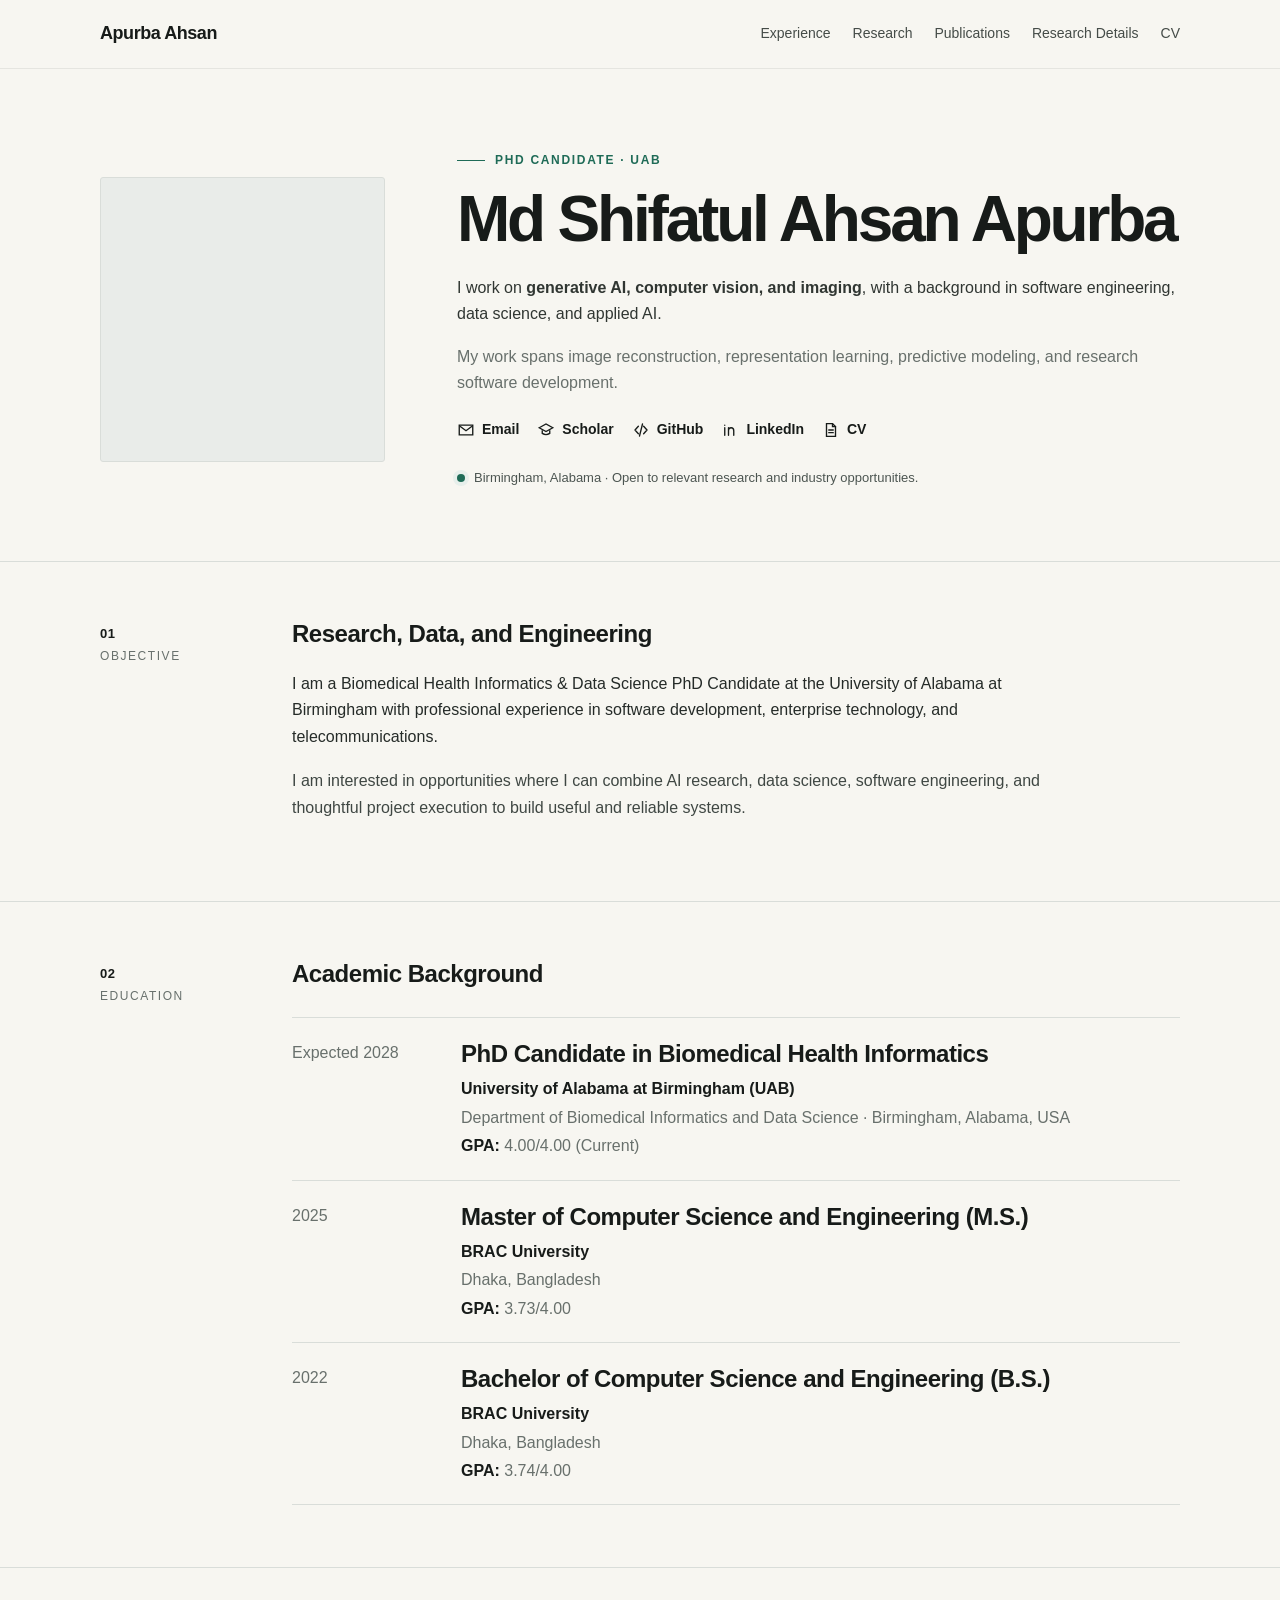
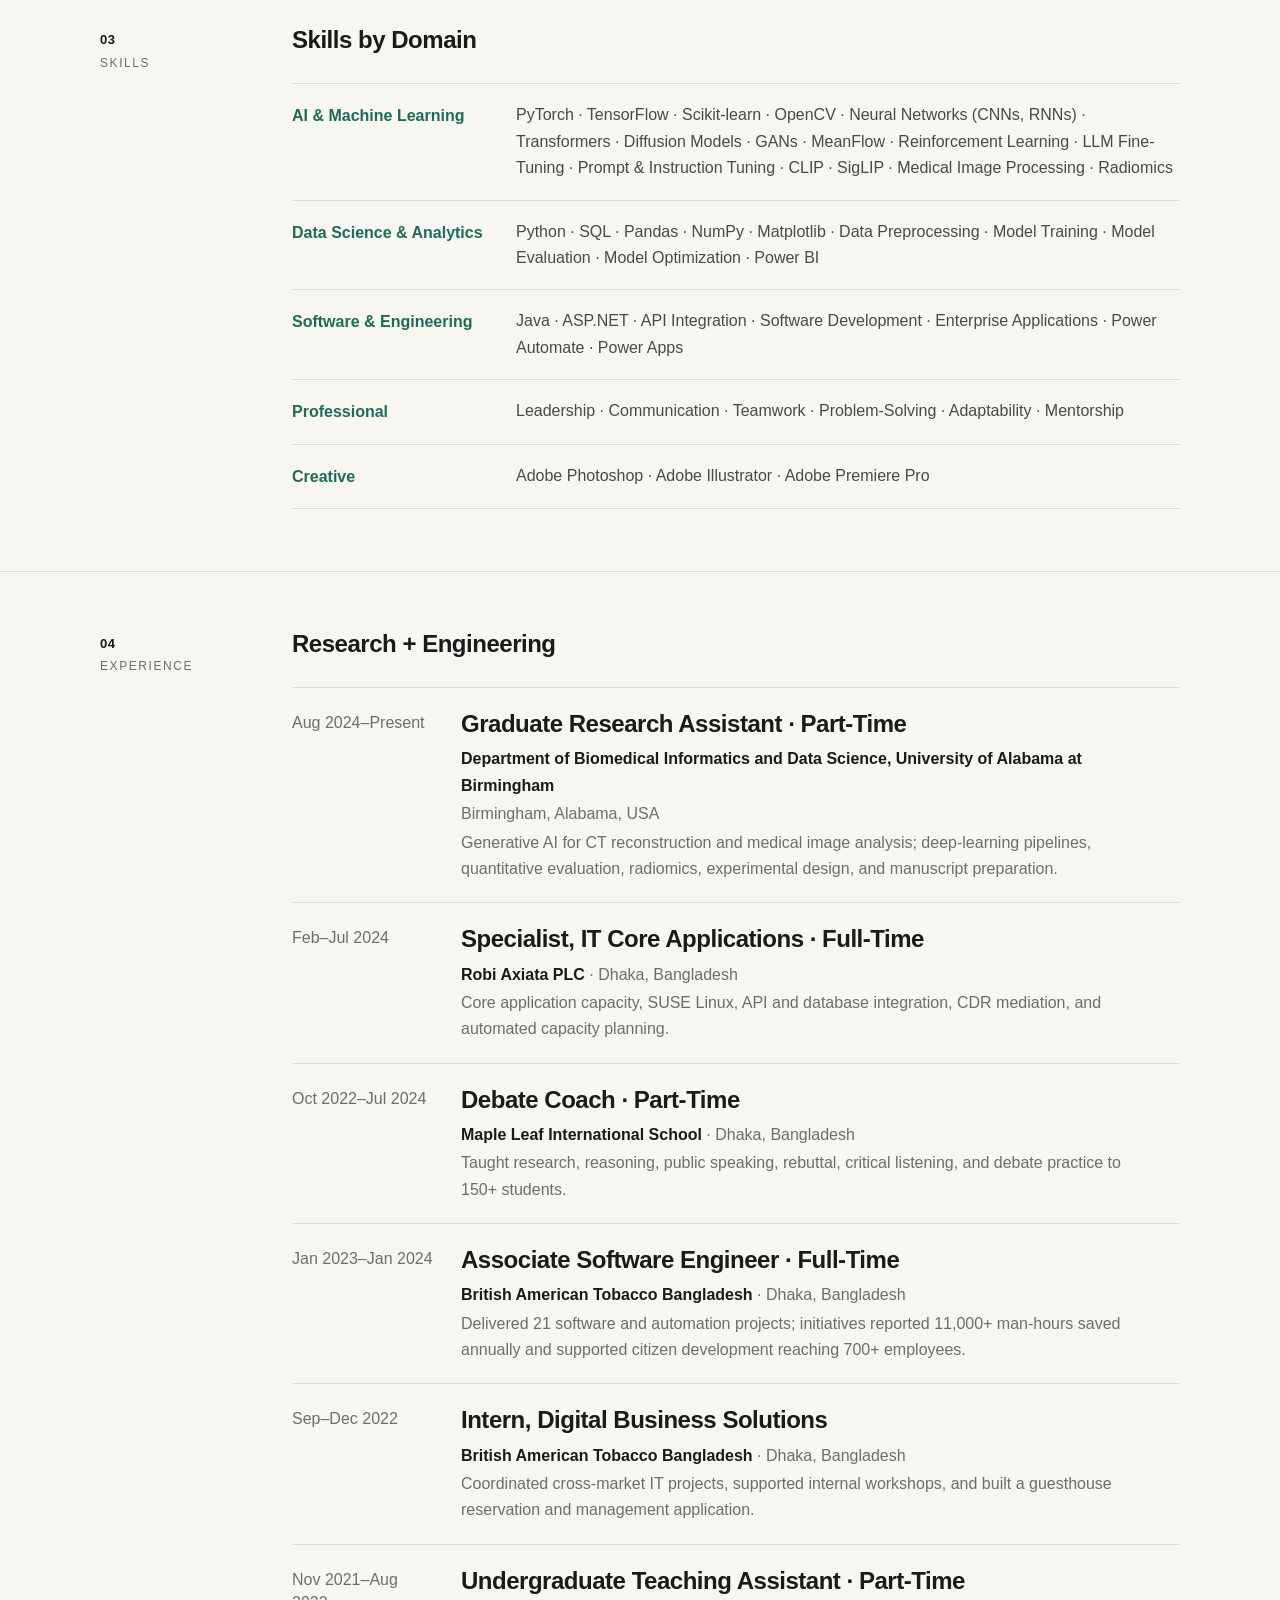
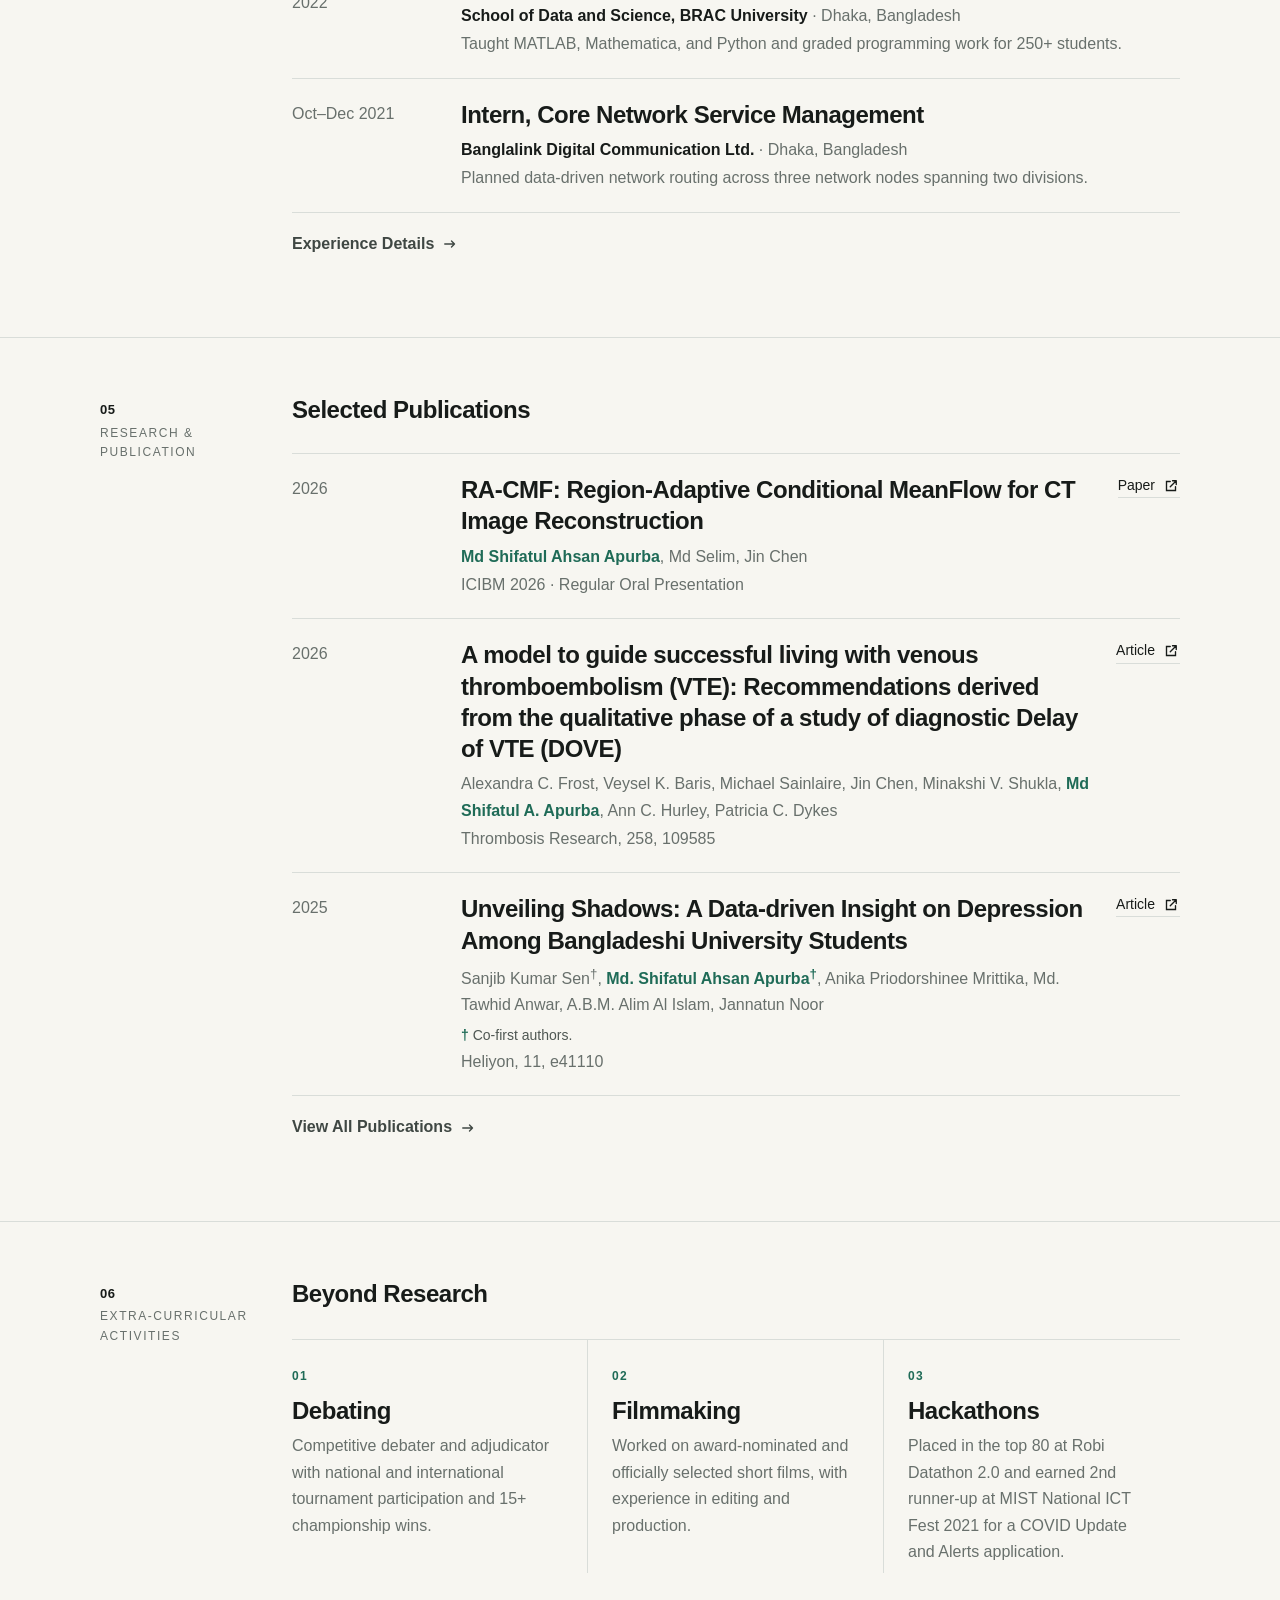
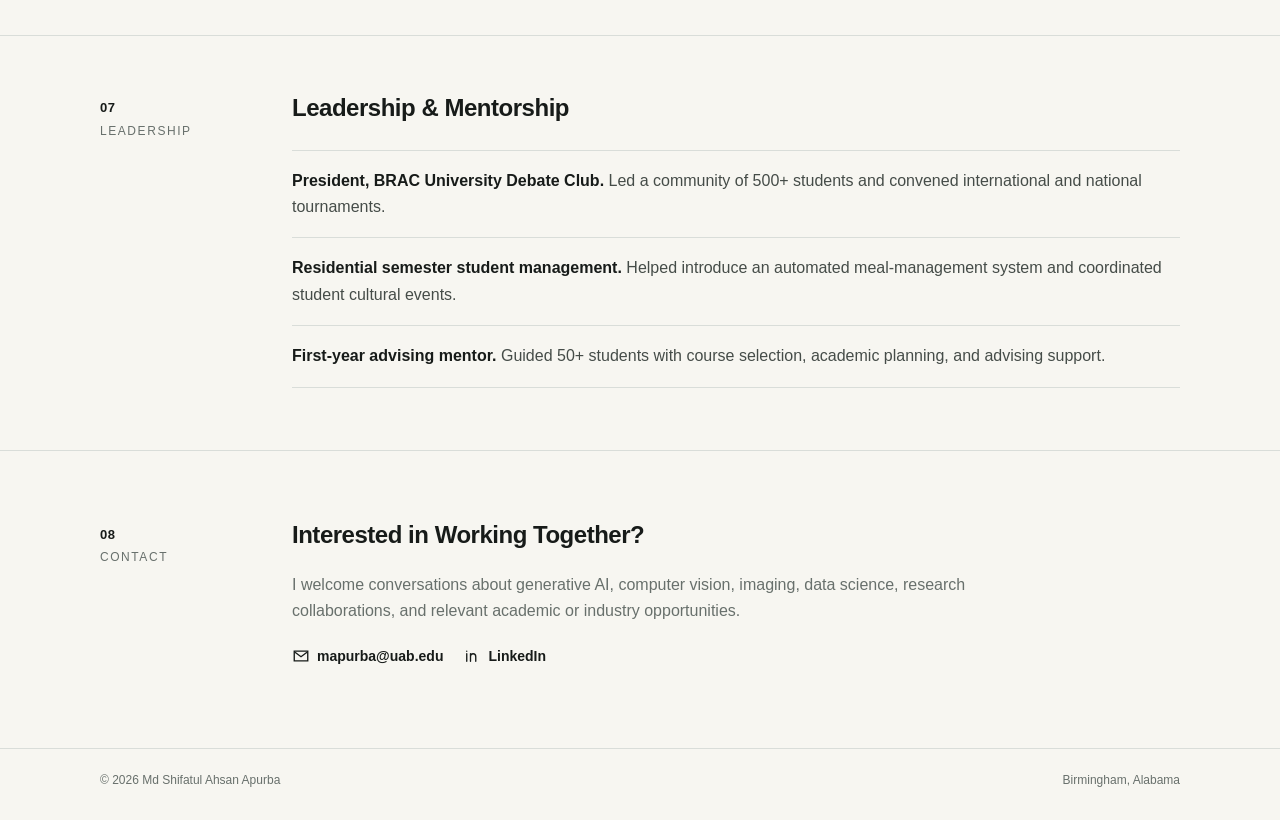
==== commit d6ca4828: "Strengthen hackathon achievement wording" ====
--- a/index.html
+++ b/index.html
@@ -127,7 +127,7 @@
       <div class="focus-list">
         <article class="focus-item"><span>01</span><h3>Debating</h3><p>Competitive debater and adjudicator with national and international tournament participation and 15+ championship wins.</p></article>
         <article class="focus-item"><span>02</span><h3>Filmmaking</h3><p>Worked on award-nominated and officially selected short films, with experience in editing and production.</p></article>
-        <article class="focus-item"><span>03</span><h3>Hackathons</h3><p>Participated in technology competitions including Robi Datathon 2.0 and MIST National ICT Fest 2021.</p></article>
+        <article class="focus-item"><span>03</span><h3>Hackathons</h3><p>Placed in the top 80 at Robi Datathon 2.0 and earned 2nd runner-up at MIST National ICT Fest 2021 for a COVID Update and Alerts application.</p></article>
       </div>
     </div>
   </div>
--- a/site.css
+++ b/site.css
@@ -1 +1 @@
-:root{--bg:#f7f6f1;--paper:#fff;--ink:#171b19;--muted:#68706c;--line:#d9ddd9;--accent:#1f6b57;--accent-soft:#e7efeb;--max:1080px;--body-size:16px;--heading-size:24px}*{box-sizing:border-box}html{scroll-behavior:smooth}body{margin:0;background:var(--bg);color:var(--ink);font-family:Arial,sans-serif;font-size:var(--body-size);line-height:1.65;-webkit-font-smoothing:antialiased}button,input,textarea,select{font-family:Arial,sans-serif}a{color:inherit;text-decoration:none}a:hover{color:var(--accent)}.wrap{width:min(var(--max),calc(100% - 48px));margin:0 auto}.site-header{position:sticky;top:0;z-index:20;background:rgba(247,246,241,.94);backdrop-filter:blur(10px);border-bottom:1px solid rgba(23,27,25,.08)}.navbar{min-height:68px;display:flex;align-items:center;justify-content:space-between;gap:28px}.brand{font-family:Arial,sans-serif;font-weight:700;letter-spacing:-.025em;font-size:18px}.nav{display:flex;gap:22px;align-items:center;font-size:14px;color:#454c48}.nav a{position:relative;padding:4px 0}.nav a:after{content:"";position:absolute;left:0;right:100%;bottom:0;height:1px;background:var(--accent);transition:right .18s ease}.nav a:hover:after,.nav a[aria-current="page"]:after{right:0}.hero{display:grid;grid-template-columns:285px minmax(0,1fr);gap:72px;align-items:center;padding:82px 0 72px}.portrait{display:block;width:100%;height:auto;aspect-ratio:1/1;object-fit:cover;object-position:center;background:#e9ece9;border:1px solid var(--line);border-radius:3px}.kicker{display:flex;align-items:center;gap:10px;color:var(--accent);font-size:12px;font-weight:700;letter-spacing:.14em;text-transform:uppercase;margin-bottom:16px}.kicker:before{content:"";width:28px;height:1px;background:var(--accent)}h1,h2,h3{font-family:Arial,sans-serif;font-weight:700;color:var(--ink)}.hero h1{font-size:clamp(42px,6vw,64px);line-height:1;letter-spacing:-.05em;margin:0 0 24px;max-width:800px}.hero-role,.hero-copy,.section-content>p,.lead,.rule-row p,.skill-lines p,.focus-item p,.leadership-list li,.tools,.contact-band p,.page-hero p,.project p,.pdf-redirect p{font-size:var(--body-size);line-height:1.65}.hero-role{margin:0 0 16px;color:#303632;max-width:750px}.hero-copy{color:var(--muted);max-width:720px;margin:0 0 22px}.hero-links{display:flex;flex-wrap:wrap;gap:9px 20px;font-size:14px;font-weight:700}.hero-links a{border-bottom:1px solid var(--line);padding-bottom:2px}.hero-links a:hover{border-color:var(--accent)}.status{margin-top:26px;display:flex;align-items:center;gap:9px;color:#4c5551;font-size:13px}.status-dot{width:8px;height:8px;border-radius:50%;background:var(--accent);box-shadow:0 0 0 4px var(--accent-soft)}.section{border-top:1px solid var(--line);padding:56px 0 62px}.section-grid{display:grid;grid-template-columns:150px minmax(0,1fr);gap:42px}.section-index{font-size:12px;color:var(--muted);letter-spacing:.13em;text-transform:uppercase;padding-top:5px;position:sticky;top:92px;align-self:start}.section-index b{display:block;color:var(--ink);font-size:13px;letter-spacing:.04em;margin-bottom:3px}.section-content h2,.rule-row h3,.focus-item h3,.project h2,.page-hero h1,.contact-band h2,.pdf-redirect h1{font-size:var(--heading-size);line-height:1.3;letter-spacing:-.02em}.section-content h2{margin:0 0 22px}.section-content>p{max-width:790px;color:#3f4743;margin:0 0 18px}.lead{color:#252b28!important}.section-link{margin-top:18px!important;font-size:var(--body-size)!important}.rule-list{margin-top:28px;border-top:1px solid var(--line)}.rule-row{display:grid;grid-template-columns:95px minmax(0,1fr) auto;gap:24px;padding:19px 0;border-bottom:1px solid var(--line);align-items:start}.rule-row .year{font-size:13px;color:var(--muted);padding-top:3px;font-variant-numeric:tabular-nums}.rule-row h3{margin:0 0 7px}.rule-row p{margin:0;color:var(--muted)}.rule-row .links{display:flex;gap:12px;font-size:14px;white-space:nowrap}.rule-row .links a{border-bottom:1px solid var(--line)}.skill-lines{border-top:1px solid var(--line);margin-top:28px}.skill-lines>div{display:grid;grid-template-columns:200px 1fr;gap:24px;padding:18px 0;border-bottom:1px solid var(--line)}.skill-lines span{font-size:var(--body-size);font-weight:700;color:var(--accent);padding-top:1px}.skill-lines p{margin:0;color:#454c48}.focus-list{display:grid;grid-template-columns:repeat(3,1fr);border-top:1px solid var(--line);margin-top:30px}.focus-item{padding:22px 24px 8px 0;border-right:1px solid var(--line)}.focus-item+.focus-item{padding-left:24px}.focus-item:last-child{border-right:0}.focus-item span{font-size:12px;color:var(--accent);font-weight:700;letter-spacing:.12em}.focus-item h3{margin:7px 0}.focus-item p{color:var(--muted);margin:0}.leadership-list{list-style:none;padding:0;margin:26px 0 0;border-top:1px solid var(--line)}.leadership-list li{padding:17px 0;border-bottom:1px solid var(--line);color:#454c48}.leadership-list strong{color:var(--ink)}.two-col{display:grid;grid-template-columns:1fr 1fr;gap:50px}.mini-title{font-size:14px;color:var(--muted);font-weight:700;margin-bottom:15px}.clean-list{list-style:none;padding:0;margin:0}.clean-list li{padding:10px 0;border-bottom:1px solid var(--line)}.clean-list strong,.clean-list span{font-size:var(--body-size)}.clean-list strong{display:block}.clean-list span{color:var(--muted)}.tools{color:#454c48}.contact-band{border-top:1px solid var(--line);padding:68px 0 80px}.contact-band h2{margin:0 0 22px;max-width:780px}.contact-band p{max-width:680px;color:var(--muted);margin:0 0 20px}.contact-links{display:flex;gap:20px;flex-wrap:wrap;font-size:14px;font-weight:700}.footer{border-top:1px solid var(--line);padding:22px 0 30px;color:var(--muted);font-size:12px}.footer .wrap{display:flex;justify-content:space-between;gap:20px;flex-wrap:wrap}.page-hero{padding:70px 0 50px}.page-hero h1{margin:0 0 18px}.page-hero p{max-width:760px;color:var(--muted)}.page-section{border-top:1px solid var(--line);padding:48px 0 58px}.project{display:grid;grid-template-columns:150px 1fr;gap:42px;padding:28px 0;border-bottom:1px solid var(--line)}.project-num{font-size:12px;color:var(--muted);letter-spacing:.1em}.project h2{margin:0 0 10px}.project p{color:var(--muted);max-width:780px}.tags{display:flex;flex-wrap:wrap;gap:7px;margin-top:15px}.tag{font-size:12px;border:1px solid var(--line);padding:5px 8px;border-radius:999px;color:#4a524e}.pdf-redirect{min-height:70vh;display:flex;align-items:center}.pdf-redirect p{color:var(--muted);max-width:650px}.pdf-link{display:inline-block;margin-top:10px;font-weight:700;border-bottom:1px solid var(--accent)}@media(max-width:800px){.wrap{width:min(100% - 30px,var(--max))}.nav{gap:14px}.nav a:nth-child(2),.nav a:nth-child(4){display:none}.hero{grid-template-columns:1fr;gap:30px;padding:48px 0}.portrait{width:min(280px,72vw)}.section-grid,.project{grid-template-columns:1fr;gap:16px}.section-index{position:static}.focus-list{grid-template-columns:1fr}.focus-item,.focus-item+.focus-item{padding:18px 0;border-right:0;border-bottom:1px solid var(--line)}.rule-row{grid-template-columns:70px 1fr;gap:14px}.rule-row .links{grid-column:2}.two-col{grid-template-columns:1fr;gap:34px}.skill-lines>div{grid-template-columns:1fr;gap:5px}}@media(max-width:480px){.navbar{height:auto;padding:16px 0;align-items:flex-start}.nav{flex-wrap:wrap;justify-content:flex-end}.hero{padding-top:36px}.hero h1{font-size:42px}.rule-row{grid-template-columns:1fr}.rule-row .links{grid-column:1}.rule-row .year{padding:0}}
+:root{--bg:#f7f6f1;--paper:#fff;--ink:#171b19;--muted:#68706c;--line:#d9ddd9;--accent:#1f6b57;--accent-soft:#e7efeb;--max:1080px;--body-size:16px;--heading-size:24px}*{box-sizing:border-box}html{scroll-behavior:smooth}body{margin:0;background:var(--bg);color:var(--ink);font-family:Arial,sans-serif;font-size:var(--body-size);line-height:1.65;-webkit-font-smoothing:antialiased}button,input,textarea,select{font-family:Arial,sans-serif}a{color:inherit;text-decoration:none}a:hover{color:var(--accent)}.wrap{width:min(var(--max),calc(100% - 48px));margin:0 auto}.site-header{position:sticky;top:0;z-index:20;background:rgba(247,246,241,.94);backdrop-filter:blur(10px);border-bottom:1px solid rgba(23,27,25,.08)}.navbar{min-height:68px;display:flex;align-items:center;justify-content:space-between;gap:28px}.brand{font-family:Arial,sans-serif;font-weight:700;letter-spacing:-.025em;font-size:18px}.nav{display:flex;gap:22px;align-items:center;font-size:14px;color:#454c48}.nav a{position:relative;padding:4px 0}.nav a:after{content:"";position:absolute;left:0;right:100%;bottom:0;height:1px;background:var(--accent);transition:right .18s ease}.nav a:hover:after,.nav a[aria-current="page"]:after{right:0}.hero{display:grid;grid-template-columns:285px minmax(0,1fr);gap:72px;align-items:center;padding:82px 0 72px}.portrait{display:block;width:100%;height:auto;aspect-ratio:1/1;object-fit:cover;object-position:center;background:#e9ece9;border:1px solid var(--line);border-radius:3px}.kicker{display:flex;align-items:center;gap:10px;color:var(--accent);font-size:12px;font-weight:700;letter-spacing:.14em;text-transform:uppercase;margin-bottom:16px}.kicker:before{content:"";width:28px;height:1px;background:var(--accent)}h1,h2,h3{font-family:Arial,sans-serif;font-weight:700;color:var(--ink)}.hero h1{font-size:clamp(42px,6vw,64px);line-height:1;letter-spacing:-.05em;margin:0 0 24px;max-width:800px}.hero-role,.hero-copy,.section-content>p,.lead,.rule-row p,.skill-lines p,.focus-item p,.leadership-list li,.tools,.contact-band p,.page-hero p,.project p,.pdf-redirect p{font-size:var(--body-size);line-height:1.65}.hero-role{margin:0 0 16px;color:#303632;max-width:750px}.hero-copy{color:var(--muted);max-width:720px;margin:0 0 22px}.hero-links{display:flex;flex-wrap:wrap;gap:9px 20px;font-size:14px;font-weight:700}.hero-links a{border-bottom:1px solid var(--line);padding-bottom:2px}.hero-links a:hover{border-color:var(--accent)}.status{margin-top:26px;display:flex;align-items:center;gap:9px;color:#4c5551;font-size:13px}.status-dot{width:8px;height:8px;border-radius:50%;background:var(--accent);box-shadow:0 0 0 4px var(--accent-soft)}.section{border-top:1px solid var(--line);padding:56px 0 62px}.section-grid{display:grid;grid-template-columns:150px minmax(0,1fr);gap:42px}.section-index{font-size:12px;color:var(--muted);letter-spacing:.13em;text-transform:uppercase;padding-top:5px;position:sticky;top:92px;align-self:start}.section-index b{display:block;color:var(--ink);font-size:13px;letter-spacing:.04em;margin-bottom:3px}.section-content h2,.rule-row h3,.focus-item h3,.project h2,.page-hero h1,.contact-band h2,.pdf-redirect h1{font-size:var(--heading-size);line-height:1.3;letter-spacing:-.02em}.section-content h2{margin:0 0 22px}.section-content>p{max-width:790px;color:#3f4743;margin:0 0 18px}.lead{color:#252b28!important}.section-link{margin-top:18px!important;font-size:var(--body-size)!important}.rule-list{margin-top:28px;border-top:1px solid var(--line)}.rule-row{display:grid;grid-template-columns:145px minmax(0,1fr) auto;gap:24px;padding:20px 0;border-bottom:1px solid var(--line);align-items:start}.rule-row .year{font-size:var(--body-size);color:var(--muted);padding-top:3px;font-variant-numeric:tabular-nums;line-height:1.45}.rule-row h3{margin:0 0 7px}.rule-row p{margin:0;color:var(--muted)}.rule-row p+p{margin-top:2px}.rule-row p strong{color:var(--ink);font-weight:700}.rule-row .links{display:flex;gap:12px;font-size:14px;white-space:nowrap}.rule-row .links a{border-bottom:1px solid var(--line)}.skill-lines{border-top:1px solid var(--line);margin-top:28px}.skill-lines>div{display:grid;grid-template-columns:200px 1fr;gap:24px;padding:18px 0;border-bottom:1px solid var(--line)}.skill-lines span{font-size:var(--body-size);font-weight:700;color:var(--accent);padding-top:1px}.skill-lines p{margin:0;color:#454c48}.focus-list{display:grid;grid-template-columns:repeat(3,1fr);border-top:1px solid var(--line);margin-top:30px}.focus-item{padding:22px 24px 8px 0;border-right:1px solid var(--line)}.focus-item+.focus-item{padding-left:24px}.focus-item:last-child{border-right:0}.focus-item span{font-size:12px;color:var(--accent);font-weight:700;letter-spacing:.12em}.focus-item h3{margin:7px 0}.focus-item p{color:var(--muted);margin:0}.leadership-list{list-style:none;padding:0;margin:26px 0 0;border-top:1px solid var(--line)}.leadership-list li{padding:17px 0;border-bottom:1px solid var(--line);color:#454c48}.leadership-list strong{color:var(--ink)}.two-col{display:grid;grid-template-columns:1fr 1fr;gap:50px}.mini-title{font-size:14px;color:var(--muted);font-weight:700;margin-bottom:15px}.clean-list{list-style:none;padding:0;margin:0}.clean-list li{padding:10px 0;border-bottom:1px solid var(--line)}.clean-list strong,.clean-list span{font-size:var(--body-size)}.clean-list strong{display:block}.clean-list span{color:var(--muted)}.tools{color:#454c48}.contact-band{border-top:1px solid var(--line);padding:68px 0 80px}.contact-band h2{margin:0 0 22px;max-width:780px}.contact-band p{max-width:680px;color:var(--muted);margin:0 0 20px}.contact-links{display:flex;gap:20px;flex-wrap:wrap;font-size:14px;font-weight:700}.footer{border-top:1px solid var(--line);padding:22px 0 30px;color:var(--muted);font-size:12px}.footer .wrap{display:flex;justify-content:space-between;gap:20px;flex-wrap:wrap}.page-hero{padding:70px 0 50px}.page-hero h1{margin:0 0 18px}.page-hero p{max-width:760px;color:var(--muted)}.page-section{border-top:1px solid var(--line);padding:48px 0 58px}.project{display:grid;grid-template-columns:150px 1fr;gap:42px;padding:28px 0;border-bottom:1px solid var(--line)}.project-num{font-size:12px;color:var(--muted);letter-spacing:.1em}.project h2{margin:0 0 10px}.project p{color:var(--muted);max-width:780px}.tags{display:flex;flex-wrap:wrap;gap:7px;margin-top:15px}.tag{font-size:12px;border:1px solid var(--line);padding:5px 8px;border-radius:999px;color:#4a524e}.pdf-redirect{min-height:70vh;display:flex;align-items:center}.pdf-redirect p{color:var(--muted);max-width:650px}.pdf-link{display:inline-block;margin-top:10px;font-weight:700;border-bottom:1px solid var(--accent)}@media(max-width:800px){.wrap{width:min(100% - 30px,var(--max))}.nav{gap:14px}.nav a:nth-child(2),.nav a:nth-child(4){display:none}.hero{grid-template-columns:1fr;gap:30px;padding:48px 0}.portrait{width:min(280px,72vw)}.section-grid,.project{grid-template-columns:1fr;gap:16px}.section-index{position:static}.focus-list{grid-template-columns:1fr}.focus-item,.focus-item+.focus-item{padding:18px 0;border-right:0;border-bottom:1px solid var(--line)}.rule-row{grid-template-columns:125px 1fr;gap:14px}.rule-row .links{grid-column:2}.two-col{grid-template-columns:1fr;gap:34px}.skill-lines>div{grid-template-columns:1fr;gap:5px}}@media(max-width:480px){.navbar{height:auto;padding:16px 0;align-items:flex-start}.nav{flex-wrap:wrap;justify-content:flex-end}.hero{padding-top:36px}.hero h1{font-size:42px}.rule-row{grid-template-columns:1fr}.rule-row .links{grid-column:1}.rule-row .year{padding:0}.rule-row p+p{margin-top:3px}}
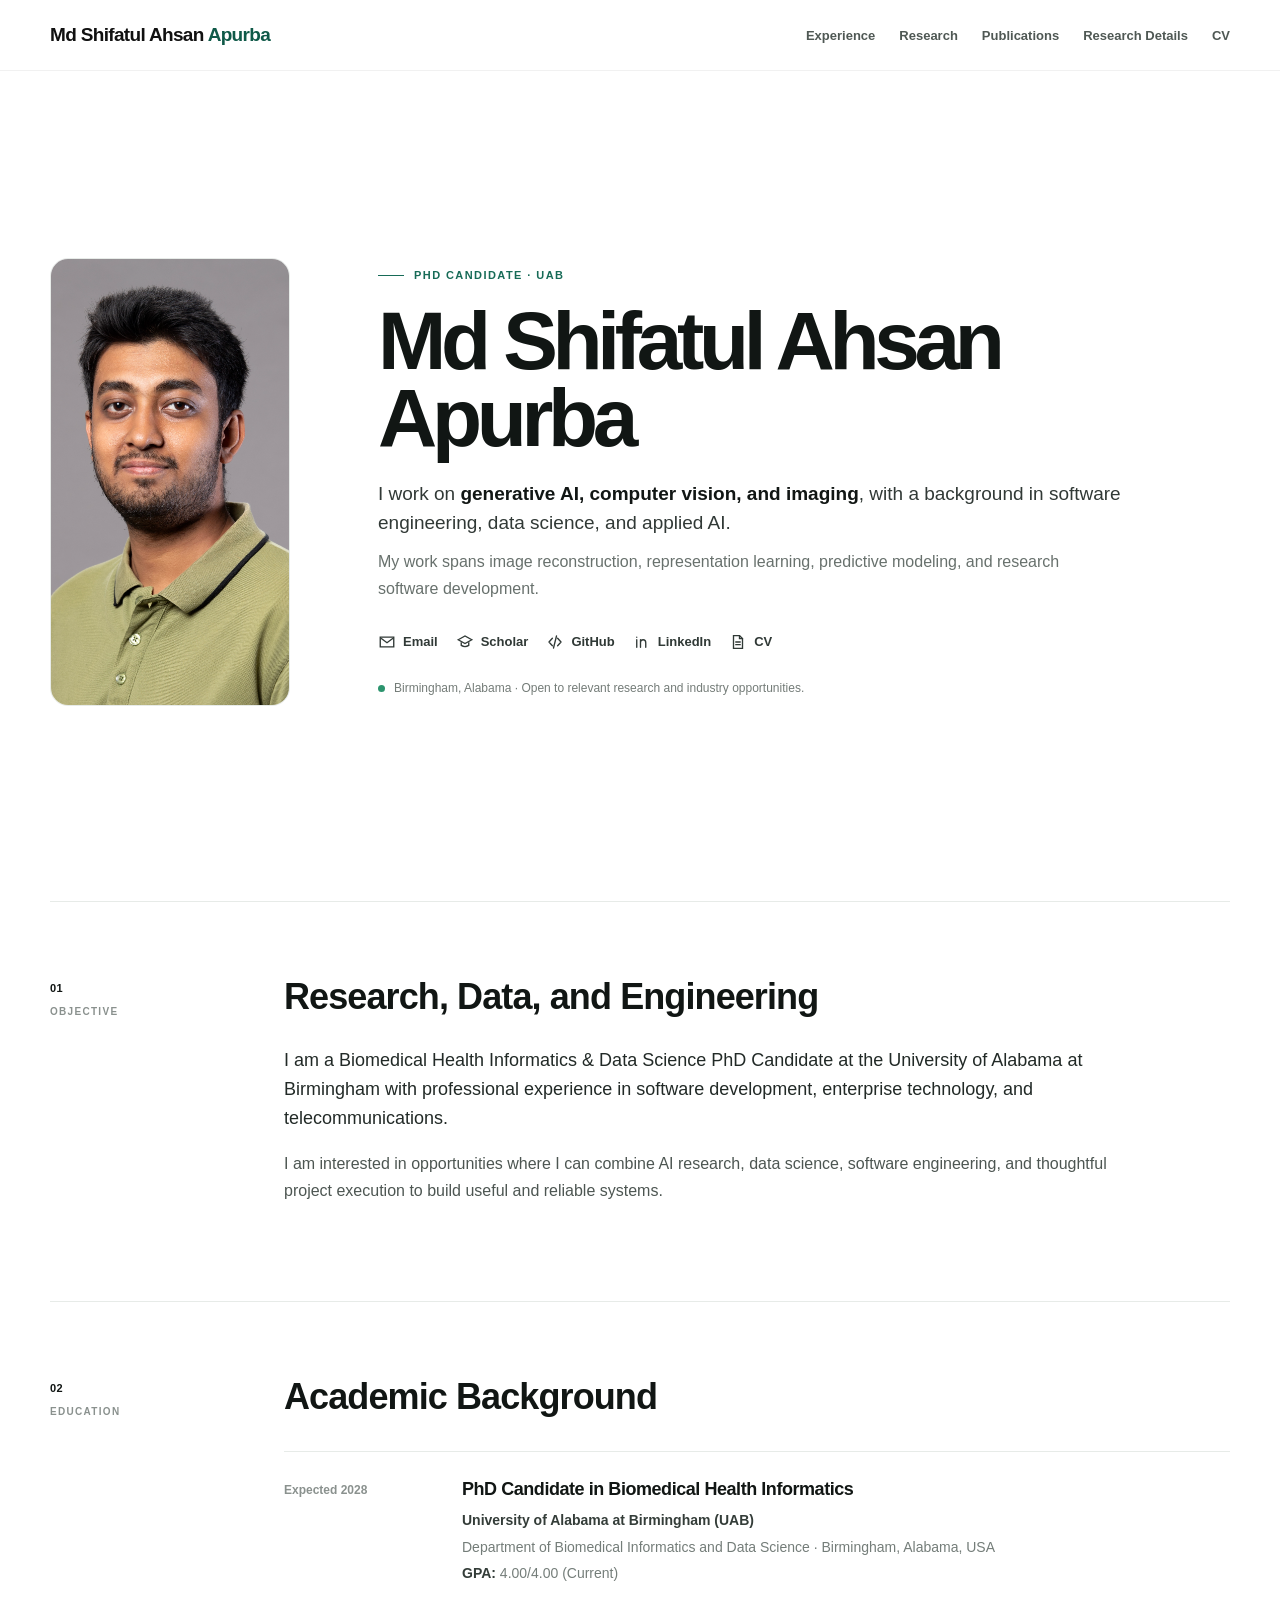
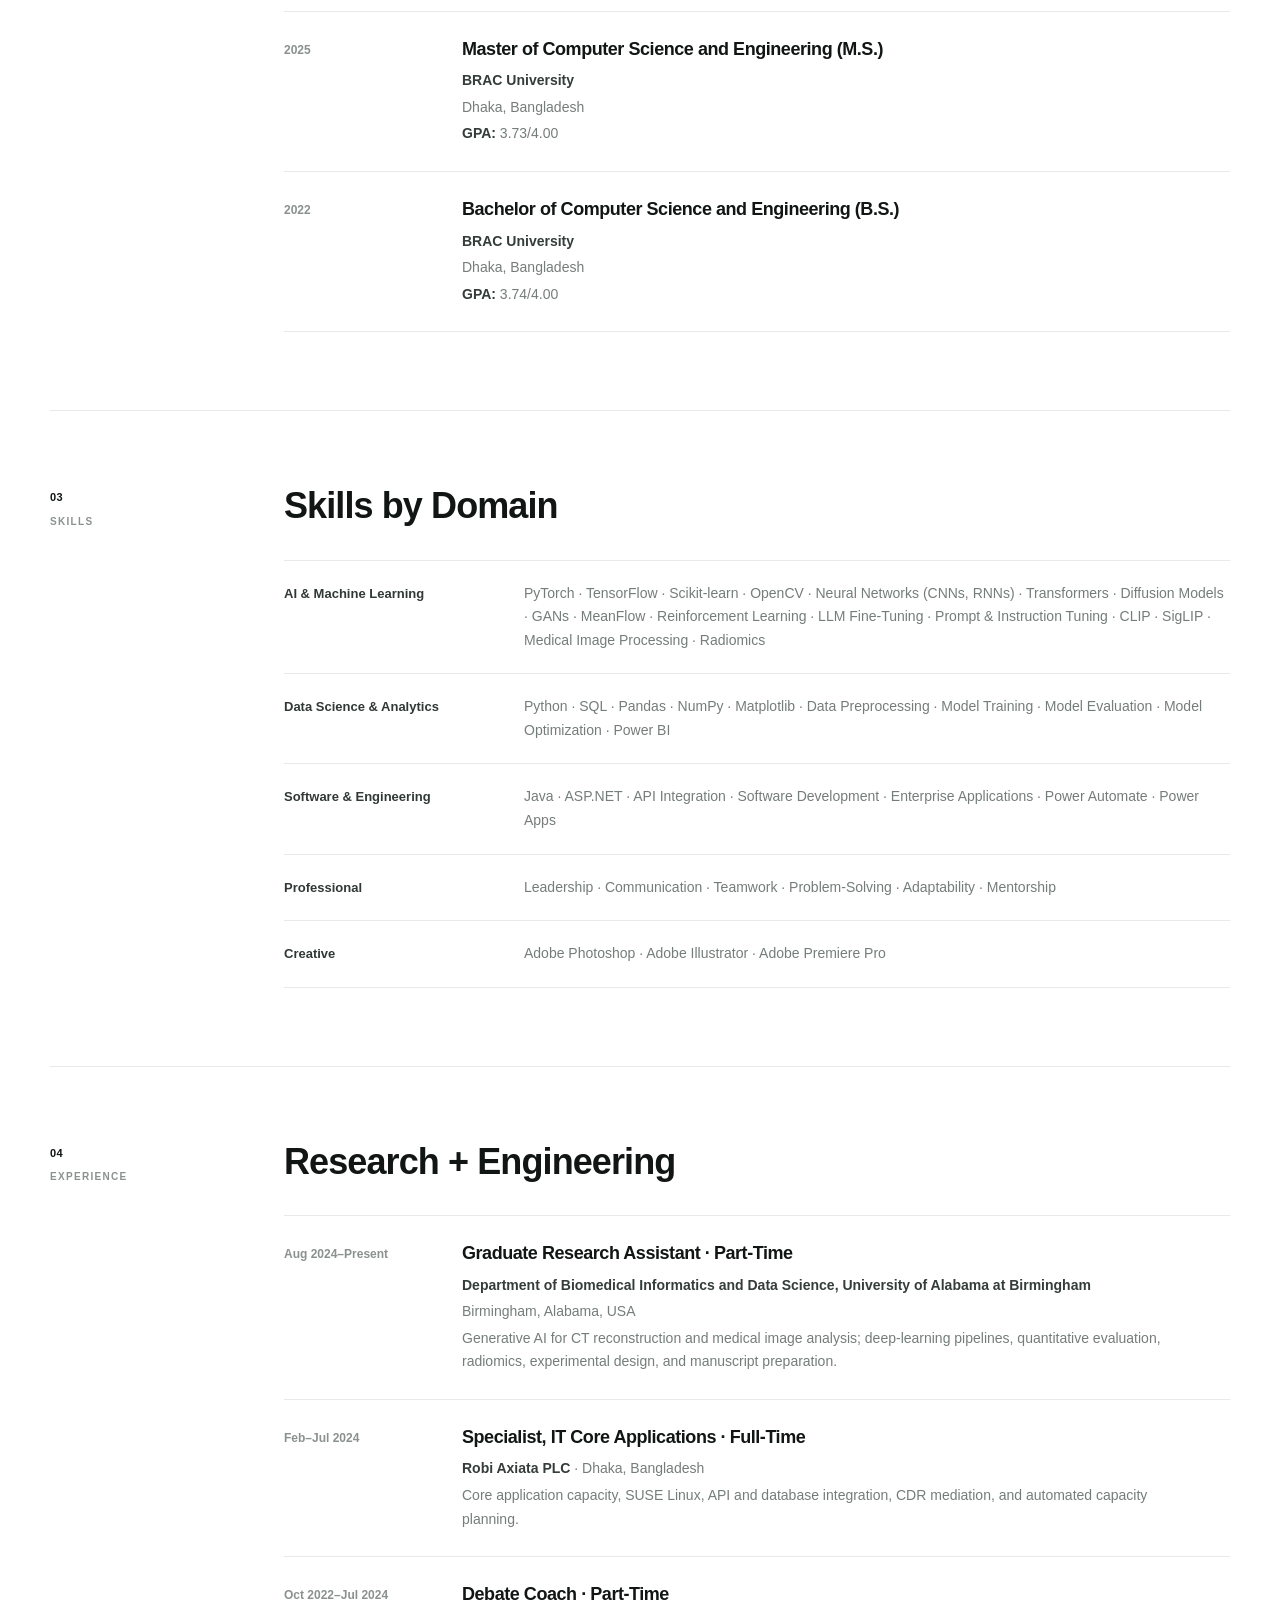
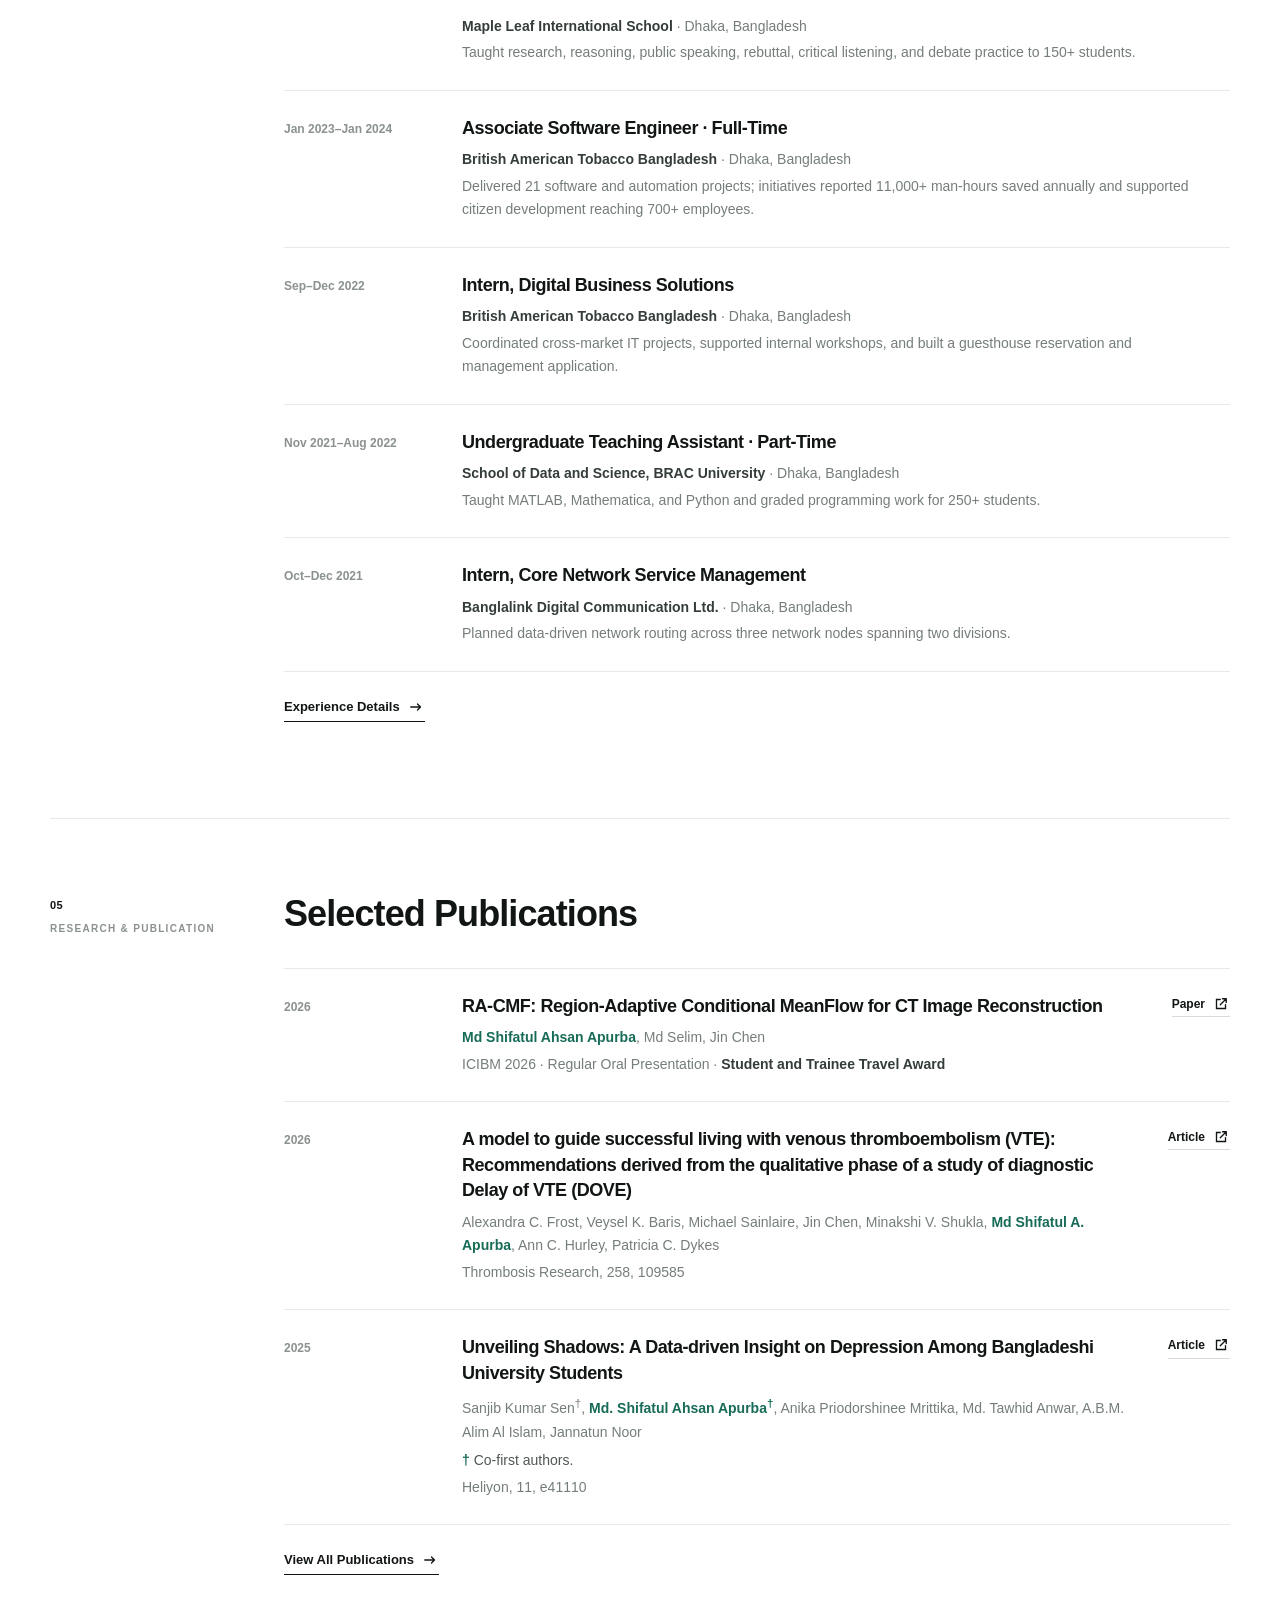
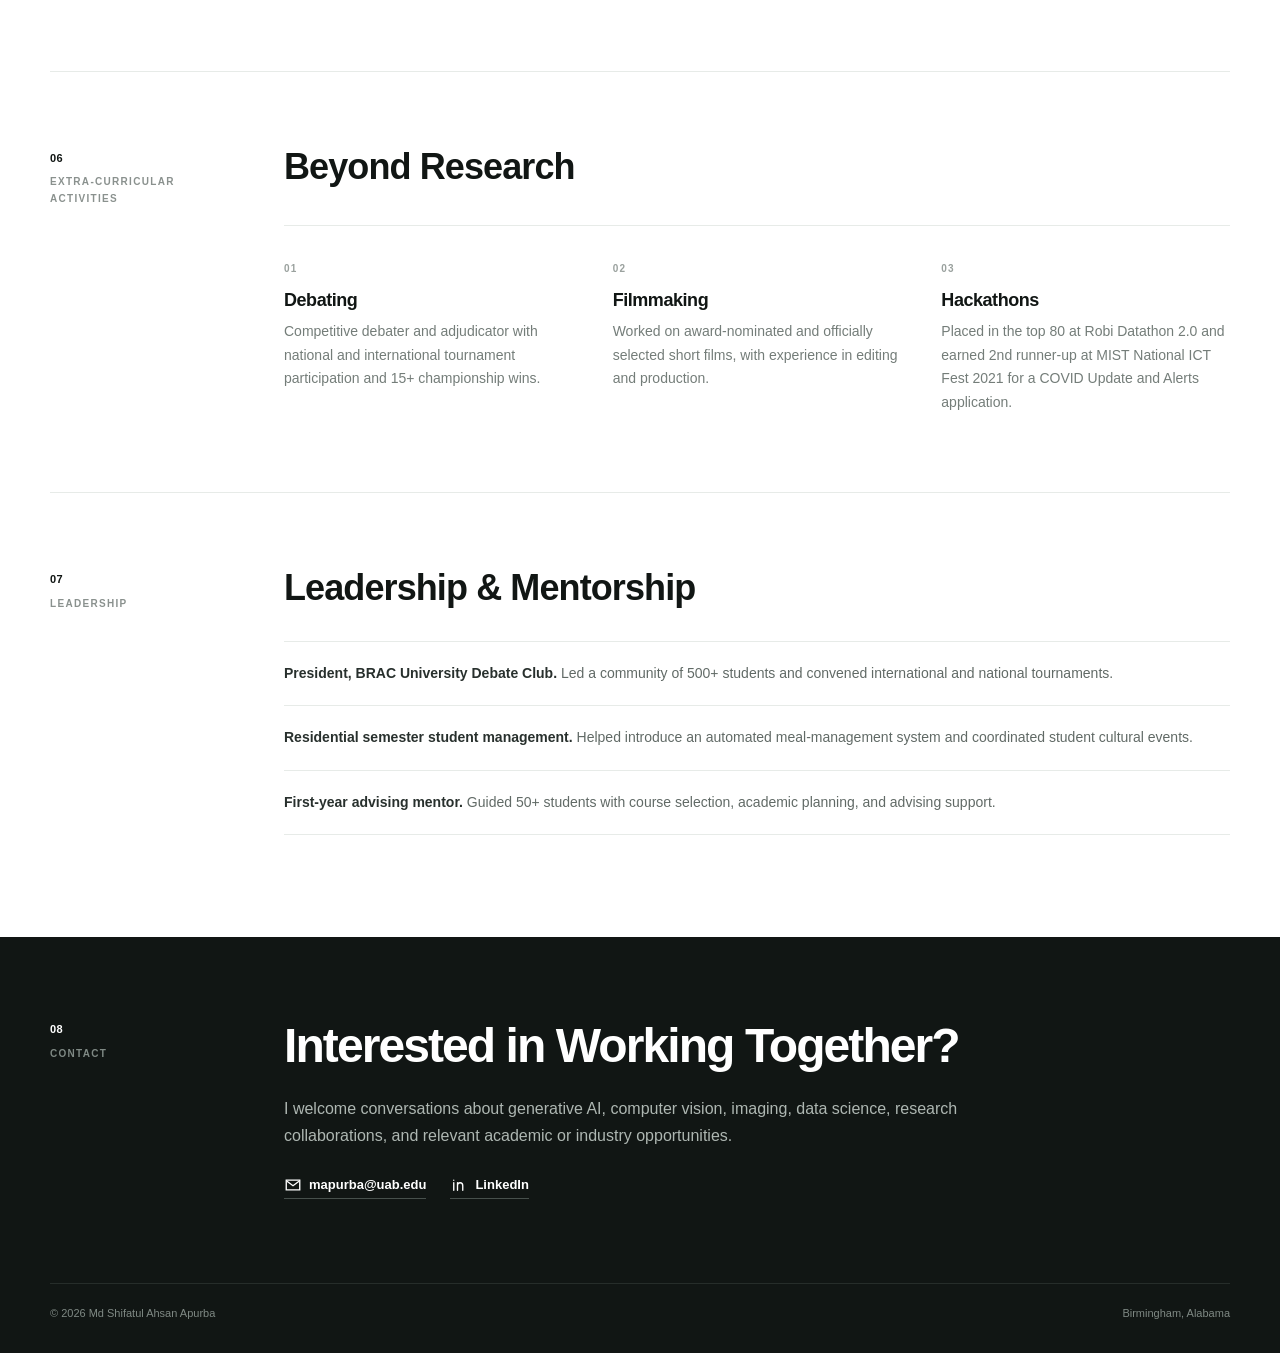
==== commit ae2adb47: "Add ICIBM travel award to selected publication" ====
--- a/index.html
+++ b/index.html
@@ -110,7 +110,7 @@
     <div class="section-content">
       <h2>Selected Publications</h2>
       <div class="rule-list">
-        <article class="rule-row"><div class="year">2026</div><div><h3>RA-CMF: Region-Adaptive Conditional MeanFlow for CT Image Reconstruction</h3><p><strong style="color:var(--accent)">Md Shifatul Ahsan Apurba</strong>, Md Selim, Jin Chen</p><p>ICIBM 2026 · Regular Oral Presentation</p></div><div class="links"><a href="https://arxiv.org/abs/2605.00901" target="_blank" rel="noopener"><span>Paper</span><svg class="icon" aria-hidden="true"><use href="assets/icons.svg#external"></use></svg></a></div></article>
+        <article class="rule-row"><div class="year">2026</div><div><h3>RA-CMF: Region-Adaptive Conditional MeanFlow for CT Image Reconstruction</h3><p><strong style="color:var(--accent)">Md Shifatul Ahsan Apurba</strong>, Md Selim, Jin Chen</p><p>ICIBM 2026 · Regular Oral Presentation · <strong>Student and Trainee Travel Award</strong></p></div><div class="links"><a href="https://arxiv.org/abs/2605.00901" target="_blank" rel="noopener"><span>Paper</span><svg class="icon" aria-hidden="true"><use href="assets/icons.svg#external"></use></svg></a></div></article>
         <article class="rule-row"><div class="year">2026</div><div><h3>A model to guide successful living with venous thromboembolism (VTE): Recommendations derived from the qualitative phase of a study of diagnostic Delay of VTE (DOVE)</h3><p>Alexandra C. Frost, Veysel K. Baris, Michael Sainlaire, Jin Chen, Minakshi V. Shukla, <strong style="color:var(--accent)">Md Shifatul A. Apurba</strong>, Ann C. Hurley, Patricia C. Dykes</p><p>Thrombosis Research, 258, 109585</p></div><div class="links"><a href="https://www.sciencedirect.com/science/article/pii/S0049384826000046" target="_blank" rel="noopener"><span>Article</span><svg class="icon" aria-hidden="true"><use href="assets/icons.svg#external"></use></svg></a></div></article>
         <article class="rule-row"><div class="year">2025</div><div><h3>Unveiling Shadows: A Data-driven Insight on Depression Among Bangladeshi University Students</h3><p>Sanjib Kumar Sen<sup>†</sup>, <strong style="color:var(--accent)">Md. Shifatul Ahsan Apurba<sup>†</sup></strong>, Anika Priodorshinee Mrittika, Md. Tawhid Anwar, A.B.M. Alim Al Islam, Jannatun Noor</p><p class="cofirst-note"><span class="cofirst-mark">†</span> Co-first authors.</p><p>Heliyon, 11, e41110</p></div><div class="links"><a href="https://www.sciencedirect.com/science/article/pii/S2405844024171411" target="_blank" rel="noopener"><span>Article</span><svg class="icon" aria-hidden="true"><use href="assets/icons.svg#external"></use></svg></a></div></article>
       </div>
--- a/site.css
+++ b/site.css
@@ -1 +1,246 @@
-:root{--bg:#f7f6f1;--paper:#fff;--ink:#171b19;--muted:#68706c;--line:#d9ddd9;--accent:#1f6b57;--accent-soft:#e7efeb;--max:1080px;--body-size:16px;--heading-size:24px}*{box-sizing:border-box}html{scroll-behavior:smooth}body{margin:0;background:var(--bg);color:var(--ink);font-family:Arial,sans-serif;font-size:var(--body-size);line-height:1.65;-webkit-font-smoothing:antialiased}button,input,textarea,select{font-family:Arial,sans-serif}a{color:inherit;text-decoration:none}a:hover{color:var(--accent)}.wrap{width:min(var(--max),calc(100% - 48px));margin:0 auto}.site-header{position:sticky;top:0;z-index:20;background:rgba(247,246,241,.94);backdrop-filter:blur(10px);border-bottom:1px solid rgba(23,27,25,.08)}.navbar{min-height:68px;display:flex;align-items:center;justify-content:space-between;gap:28px}.brand{font-family:Arial,sans-serif;font-weight:700;letter-spacing:-.025em;font-size:18px}.nav{display:flex;gap:22px;align-items:center;font-size:14px;color:#454c48}.nav a{position:relative;padding:4px 0}.nav a:after{content:"";position:absolute;left:0;right:100%;bottom:0;height:1px;background:var(--accent);transition:right .18s ease}.nav a:hover:after,.nav a[aria-current="page"]:after{right:0}.hero{display:grid;grid-template-columns:285px minmax(0,1fr);gap:72px;align-items:center;padding:82px 0 72px}.portrait{display:block;width:100%;height:auto;aspect-ratio:1/1;object-fit:cover;object-position:center;background:#e9ece9;border:1px solid var(--line);border-radius:3px}.kicker{display:flex;align-items:center;gap:10px;color:var(--accent);font-size:12px;font-weight:700;letter-spacing:.14em;text-transform:uppercase;margin-bottom:16px}.kicker:before{content:"";width:28px;height:1px;background:var(--accent)}h1,h2,h3{font-family:Arial,sans-serif;font-weight:700;color:var(--ink)}.hero h1{font-size:clamp(42px,6vw,64px);line-height:1;letter-spacing:-.05em;margin:0 0 24px;max-width:800px}.hero-role,.hero-copy,.section-content>p,.lead,.rule-row p,.skill-lines p,.focus-item p,.leadership-list li,.tools,.contact-band p,.page-hero p,.project p,.pdf-redirect p{font-size:var(--body-size);line-height:1.65}.hero-role{margin:0 0 16px;color:#303632;max-width:750px}.hero-copy{color:var(--muted);max-width:720px;margin:0 0 22px}.hero-links{display:flex;flex-wrap:wrap;gap:9px 20px;font-size:14px;font-weight:700}.hero-links a{border-bottom:1px solid var(--line);padding-bottom:2px}.hero-links a:hover{border-color:var(--accent)}.status{margin-top:26px;display:flex;align-items:center;gap:9px;color:#4c5551;font-size:13px}.status-dot{width:8px;height:8px;border-radius:50%;background:var(--accent);box-shadow:0 0 0 4px var(--accent-soft)}.section{border-top:1px solid var(--line);padding:56px 0 62px}.section-grid{display:grid;grid-template-columns:150px minmax(0,1fr);gap:42px}.section-index{font-size:12px;color:var(--muted);letter-spacing:.13em;text-transform:uppercase;padding-top:5px;position:sticky;top:92px;align-self:start}.section-index b{display:block;color:var(--ink);font-size:13px;letter-spacing:.04em;margin-bottom:3px}.section-content h2,.rule-row h3,.focus-item h3,.project h2,.page-hero h1,.contact-band h2,.pdf-redirect h1{font-size:var(--heading-size);line-height:1.3;letter-spacing:-.02em}.section-content h2{margin:0 0 22px}.section-content>p{max-width:790px;color:#3f4743;margin:0 0 18px}.lead{color:#252b28!important}.section-link{margin-top:18px!important;font-size:var(--body-size)!important}.rule-list{margin-top:28px;border-top:1px solid var(--line)}.rule-row{display:grid;grid-template-columns:145px minmax(0,1fr) auto;gap:24px;padding:20px 0;border-bottom:1px solid var(--line);align-items:start}.rule-row .year{font-size:var(--body-size);color:var(--muted);padding-top:3px;font-variant-numeric:tabular-nums;line-height:1.45}.rule-row h3{margin:0 0 7px}.rule-row p{margin:0;color:var(--muted)}.rule-row p+p{margin-top:2px}.rule-row p strong{color:var(--ink);font-weight:700}.rule-row .links{display:flex;gap:12px;font-size:14px;white-space:nowrap}.rule-row .links a{border-bottom:1px solid var(--line)}.skill-lines{border-top:1px solid var(--line);margin-top:28px}.skill-lines>div{display:grid;grid-template-columns:200px 1fr;gap:24px;padding:18px 0;border-bottom:1px solid var(--line)}.skill-lines span{font-size:var(--body-size);font-weight:700;color:var(--accent);padding-top:1px}.skill-lines p{margin:0;color:#454c48}.focus-list{display:grid;grid-template-columns:repeat(3,1fr);border-top:1px solid var(--line);margin-top:30px}.focus-item{padding:22px 24px 8px 0;border-right:1px solid var(--line)}.focus-item+.focus-item{padding-left:24px}.focus-item:last-child{border-right:0}.focus-item span{font-size:12px;color:var(--accent);font-weight:700;letter-spacing:.12em}.focus-item h3{margin:7px 0}.focus-item p{color:var(--muted);margin:0}.leadership-list{list-style:none;padding:0;margin:26px 0 0;border-top:1px solid var(--line)}.leadership-list li{padding:17px 0;border-bottom:1px solid var(--line);color:#454c48}.leadership-list strong{color:var(--ink)}.two-col{display:grid;grid-template-columns:1fr 1fr;gap:50px}.mini-title{font-size:14px;color:var(--muted);font-weight:700;margin-bottom:15px}.clean-list{list-style:none;padding:0;margin:0}.clean-list li{padding:10px 0;border-bottom:1px solid var(--line)}.clean-list strong,.clean-list span{font-size:var(--body-size)}.clean-list strong{display:block}.clean-list span{color:var(--muted)}.tools{color:#454c48}.contact-band{border-top:1px solid var(--line);padding:68px 0 80px}.contact-band h2{margin:0 0 22px;max-width:780px}.contact-band p{max-width:680px;color:var(--muted);margin:0 0 20px}.contact-links{display:flex;gap:20px;flex-wrap:wrap;font-size:14px;font-weight:700}.footer{border-top:1px solid var(--line);padding:22px 0 30px;color:var(--muted);font-size:12px}.footer .wrap{display:flex;justify-content:space-between;gap:20px;flex-wrap:wrap}.page-hero{padding:70px 0 50px}.page-hero h1{margin:0 0 18px}.page-hero p{max-width:760px;color:var(--muted)}.page-section{border-top:1px solid var(--line);padding:48px 0 58px}.project{display:grid;grid-template-columns:150px 1fr;gap:42px;padding:28px 0;border-bottom:1px solid var(--line)}.project-num{font-size:12px;color:var(--muted);letter-spacing:.1em}.project h2{margin:0 0 10px}.project p{color:var(--muted);max-width:780px}.tags{display:flex;flex-wrap:wrap;gap:7px;margin-top:15px}.tag{font-size:12px;border:1px solid var(--line);padding:5px 8px;border-radius:999px;color:#4a524e}.pdf-redirect{min-height:70vh;display:flex;align-items:center}.pdf-redirect p{color:var(--muted);max-width:650px}.pdf-link{display:inline-block;margin-top:10px;font-weight:700;border-bottom:1px solid var(--accent)}@media(max-width:800px){.wrap{width:min(100% - 30px,var(--max))}.nav{gap:14px}.nav a:nth-child(2),.nav a:nth-child(4){display:none}.hero{grid-template-columns:1fr;gap:30px;padding:48px 0}.portrait{width:min(280px,72vw)}.section-grid,.project{grid-template-columns:1fr;gap:16px}.section-index{position:static}.focus-list{grid-template-columns:1fr}.focus-item,.focus-item+.focus-item{padding:18px 0;border-right:0;border-bottom:1px solid var(--line)}.rule-row{grid-template-columns:125px 1fr;gap:14px}.rule-row .links{grid-column:2}.two-col{grid-template-columns:1fr;gap:34px}.skill-lines>div{grid-template-columns:1fr;gap:5px}}@media(max-width:480px){.navbar{height:auto;padding:16px 0;align-items:flex-start}.nav{flex-wrap:wrap;justify-content:flex-end}.hero{padding-top:36px}.hero h1{font-size:42px}.rule-row{grid-template-columns:1fr}.rule-row .links{grid-column:1}.rule-row .year{padding:0}.rule-row p+p{margin-top:3px}}+:root{
+  --bg:#ffffff;
+  --ink:#111614;
+  --muted:#68716d;
+  --line:#e7ebe8;
+  --line-dark:#d6ddd9;
+  --accent:#176b57;
+  --accent-soft:#eef6f3;
+  --max:1180px;
+  --body-size:16px;
+  --heading-size:24px;
+}
+
+*{box-sizing:border-box}
+html{scroll-behavior:smooth;scroll-padding-top:88px}
+body{
+  margin:0;
+  background:var(--bg);
+  color:var(--ink);
+  font-family:Inter,ui-sans-serif,-apple-system,BlinkMacSystemFont,"Segoe UI",Roboto,Helvetica,Arial,sans-serif;
+  font-size:var(--body-size);
+  line-height:1.68;
+  -webkit-font-smoothing:antialiased;
+  text-rendering:optimizeLegibility;
+}
+button,input,textarea,select{font:inherit}
+a{color:inherit;text-decoration:none;transition:color .18s ease,opacity .18s ease,border-color .18s ease,background .18s ease}
+a:hover{color:var(--accent)}
+::selection{background:#dbeee7;color:#0d3328}
+.wrap{width:min(var(--max),calc(100% - 64px));margin:0 auto}
+.icon{width:1em;height:1em;flex:0 0 auto}
+
+.site-header{
+  position:sticky;
+  top:0;
+  z-index:50;
+  background:rgba(255,255,255,.92);
+  backdrop-filter:blur(18px);
+  -webkit-backdrop-filter:blur(18px);
+  border-bottom:1px solid rgba(17,22,20,.06)
+}
+.navbar{min-height:70px;display:flex;align-items:center;justify-content:space-between;gap:32px}
+.brand{font-size:17px;font-weight:760;letter-spacing:-.03em;color:var(--ink)}
+.nav{display:flex;align-items:center;gap:24px;font-size:13px;font-weight:600;color:#4f5854}
+.nav a{padding:24px 0 22px;border-bottom:1px solid transparent}
+.nav a:hover,.nav a[aria-current="page"]{color:var(--ink);border-color:var(--ink)}
+
+.hero{
+  display:grid;
+  grid-template-columns:240px minmax(0,1fr);
+  gap:88px;
+  align-items:center;
+  min-height:calc(100vh - 70px);
+  padding:88px 0 96px
+}
+.portrait{
+  display:block;
+  width:100%;
+  aspect-ratio:1/1;
+  object-fit:cover;
+  object-position:center;
+  border-radius:18px;
+  border:1px solid var(--line);
+  background:#f4f6f5
+}
+.kicker{
+  display:flex;
+  align-items:center;
+  gap:10px;
+  margin:0 0 18px;
+  color:var(--accent);
+  font-size:11px;
+  font-weight:750;
+  letter-spacing:.13em;
+  text-transform:uppercase
+}
+.kicker:before{content:"";width:26px;height:1px;background:var(--accent)}
+h1,h2,h3{margin-top:0;color:var(--ink);font-weight:700}
+.hero h1{
+  margin:0 0 22px;
+  max-width:820px;
+  font-size:clamp(50px,7vw,82px);
+  line-height:.94;
+  letter-spacing:-.065em;
+  font-weight:720
+}
+.hero-role,.hero-copy,.section-content>p,.lead,.rule-row p,.skill-lines p,.focus-item p,.leadership-list li,.tools,.contact-band p,.page-hero p,.project p,.pdf-redirect p{font-size:var(--body-size);line-height:1.68}
+.hero-role{max-width:780px;margin:0 0 12px;color:#313936;font-size:19px;line-height:1.55}
+.hero-role strong{font-weight:700;color:var(--ink)}
+.hero-copy{max-width:720px;margin:0 0 28px;color:var(--muted)}
+.hero-links{display:flex;flex-wrap:wrap;gap:20px;font-size:13px;font-weight:650}
+.hero-links a,.contact-links a{display:inline-flex;align-items:center;gap:7px;color:#303936}
+.hero-links a{padding-bottom:3px;border-bottom:1px solid var(--line-dark)}
+.hero-links a:hover{color:var(--accent);border-color:var(--accent)}
+.status{margin-top:25px;display:flex;align-items:center;gap:9px;color:#747c78;font-size:12px}
+.status-dot{width:7px;height:7px;border-radius:50%;background:#2c946e}
+
+.section{padding:0}
+.section-grid{
+  display:grid;
+  grid-template-columns:170px minmax(0,1fr);
+  gap:64px;
+  padding:72px 0 78px;
+  border-top:1px solid var(--line)
+}
+.section-index{
+  position:sticky;
+  top:100px;
+  align-self:start;
+  padding-top:5px;
+  color:#8a918e;
+  font-size:10px;
+  font-weight:650;
+  letter-spacing:.13em;
+  text-transform:uppercase
+}
+.section-index b{display:block;margin:0 0 7px;color:var(--ink);font-size:11px;font-weight:700;letter-spacing:.04em}
+.section-content h2,.rule-row h3,.focus-item h3,.project h2,.page-hero h1,.contact-band h2,.pdf-redirect h1{font-size:var(--heading-size);line-height:1.3;letter-spacing:-.025em}
+.section-content h2{margin:0 0 25px;font-size:clamp(27px,3vw,36px);font-weight:680}
+.section-content>p{max-width:830px;margin:0 0 18px;color:#4d5652}
+.lead{max-width:860px!important;color:#222a27!important;font-size:18px!important;line-height:1.62!important}
+.section-link{margin-top:24px!important;font-size:13px!important}
+.section-link a{display:inline-flex;align-items:center;gap:8px;color:var(--ink);padding-bottom:3px;border-bottom:1px solid var(--ink)}
+.section-link a:hover{color:var(--accent);border-color:var(--accent)}
+
+.rule-list{margin-top:30px;border-top:1px solid var(--line)}
+.rule-row{
+  display:grid;
+  grid-template-columns:150px minmax(0,1fr) auto;
+  gap:28px;
+  align-items:start;
+  padding:25px 0;
+  border-bottom:1px solid var(--line)
+}
+.rule-row .year{padding-top:4px;color:#8a918e;font-size:12px;font-weight:600;font-variant-numeric:tabular-nums;line-height:1.5}
+.rule-row h3{margin:0 0 7px;font-size:18px;font-weight:660;line-height:1.42}
+.rule-row p{margin:0;color:#747d79;font-size:14px}
+.rule-row p+p{margin-top:3px}
+.rule-row p strong{color:#343d39;font-weight:650}
+.rule-row .links{display:flex;gap:12px;font-size:12px;font-weight:650;white-space:nowrap}
+.rule-row .links a{display:inline-flex;align-items:center;gap:5px;padding-bottom:2px;border-bottom:1px solid var(--line-dark)}
+.rule-row .links a:hover{border-color:var(--accent)}
+
+.skill-lines{margin-top:30px;border-top:1px solid var(--line)}
+.skill-lines>div{display:grid;grid-template-columns:210px 1fr;gap:30px;padding:21px 0;border-bottom:1px solid var(--line)}
+.skill-lines span{padding-top:1px;color:#303936;font-size:13px;font-weight:700}
+.skill-lines p{margin:0;color:#747d79;font-size:14px}
+
+.focus-list{display:grid;grid-template-columns:repeat(3,1fr);gap:40px;margin-top:34px;padding-top:28px;border-top:1px solid var(--line)}
+.focus-item{padding:0}
+.focus-item span{color:#9aa19e;font-size:10px;font-weight:700;letter-spacing:.12em}
+.focus-item h3{margin:8px 0 8px;font-size:18px;font-weight:660}
+.focus-item p{margin:0;color:#747d79;font-size:14px}
+
+.leadership-list{list-style:none;margin:29px 0 0;padding:0;border-top:1px solid var(--line)}
+.leadership-list li{padding:20px 0;border-bottom:1px solid var(--line);color:#616a66;font-size:14px}
+.leadership-list strong{color:#28302d;font-weight:650}
+
+.two-col{display:grid;grid-template-columns:1fr 1fr;gap:58px}
+.mini-title{margin-bottom:16px;color:#8a918e;font-size:11px;font-weight:700;letter-spacing:.1em;text-transform:uppercase}
+.clean-list{list-style:none;margin:0;padding:0}
+.clean-list li{padding:12px 0;border-bottom:1px solid var(--line)}
+.clean-list strong,.clean-list span{font-size:14px}
+.clean-list strong{display:block;color:#2e3733}
+.clean-list span{color:#7b8480}
+.tools{color:#59625e;font-size:14px}
+
+.contact-band{background:#111614;color:#fff;margin-top:24px}
+.contact-band .section-grid{border:0;padding:78px 0 84px}
+.contact-band .section-index{color:#7f8984}
+.contact-band .section-index b{color:#fff}
+.contact-band h2{max-width:780px;margin:0 0 18px;color:#fff;font-size:clamp(32px,4.5vw,48px);font-weight:660;letter-spacing:-.04em}
+.contact-band p{max-width:720px;margin:0 0 24px;color:#aeb7b2}
+.contact-links{display:flex;flex-wrap:wrap;gap:24px;font-size:13px;font-weight:650}
+.contact-links a{color:#fff;padding-bottom:3px;border-bottom:1px solid #47504c}
+.contact-links a:hover{color:#9fd7c4;border-color:#9fd7c4}
+
+.footer{background:#111614;color:#7f8984;font-size:11px}
+.footer .wrap{display:flex;justify-content:space-between;gap:20px;flex-wrap:wrap;padding:0 0 30px;border-top:1px solid #262d2a;padding-top:20px}
+
+.page-hero{padding:94px 0 58px;border-bottom:1px solid var(--line)}
+.page-hero h1{margin:0 0 18px;max-width:900px;font-size:clamp(46px,7vw,76px);font-weight:700;letter-spacing:-.06em;line-height:.98}
+.page-hero p{max-width:780px;margin:0;color:#727b77;font-size:17px}
+.page-section{padding:0}
+.page-section>.wrap{padding-top:56px;padding-bottom:64px}
+.project{display:grid;grid-template-columns:150px 1fr;gap:48px;padding:29px 0;border-bottom:1px solid var(--line)}
+.project:first-child{padding-top:0}
+.project-num{padding-top:5px;color:#929a96;font-size:10px;font-weight:700;letter-spacing:.12em}
+.project h2{margin:0 0 10px;font-size:22px;font-weight:660}
+.project p{max-width:800px;color:#747d79;font-size:14px}
+.tags{display:flex;flex-wrap:wrap;gap:8px;margin-top:16px}
+.tag{padding:5px 9px;border:1px solid var(--line-dark);border-radius:999px;color:#69726e;font-size:10px;font-weight:600}
+
+.pdf-redirect{min-height:70vh;display:flex;align-items:center}
+.pdf-redirect p{max-width:650px;color:var(--muted)}
+.pdf-link{display:inline-block;margin-top:10px;padding-bottom:3px;border-bottom:1px solid var(--ink);font-weight:650}
+
+@media(max-width:900px){
+  .wrap{width:min(100% - 38px,var(--max))}
+  .nav{gap:15px}
+  .hero{grid-template-columns:210px minmax(0,1fr);gap:50px;min-height:auto;padding:72px 0 78px}
+  .section-grid{grid-template-columns:135px minmax(0,1fr);gap:42px;padding:60px 0 66px}
+  .rule-row{grid-template-columns:125px minmax(0,1fr);gap:18px}
+  .rule-row .links{grid-column:2}
+  .skill-lines>div{grid-template-columns:175px 1fr}
+}
+
+@media(max-width:760px){
+  html{scroll-padding-top:74px}
+  .navbar{min-height:64px}
+  .nav a:nth-child(2),.nav a:nth-child(4){display:none}
+  .hero{grid-template-columns:1fr;gap:32px;padding:50px 0 58px}
+  .portrait{width:min(220px,68vw);border-radius:14px}
+  .hero h1{font-size:clamp(44px,12vw,60px)}
+  .hero-role{font-size:17px}
+  .section-grid,.project{grid-template-columns:1fr;gap:16px}
+  .section-grid{padding:52px 0 56px}
+  .section-index{position:static}
+  .rule-row{grid-template-columns:1fr;gap:7px;padding:22px 0}
+  .rule-row .links{grid-column:1;margin-top:5px}
+  .rule-row .year{padding:0}
+  .skill-lines>div{grid-template-columns:1fr;gap:7px}
+  .focus-list{grid-template-columns:1fr;gap:28px}
+  .two-col{grid-template-columns:1fr;gap:38px}
+  .contact-band .section-grid{padding:60px 0 64px}
+  .page-hero{padding:62px 0 44px}
+  .page-section>.wrap{padding-top:44px;padding-bottom:50px}
+}
+
+@media(max-width:480px){
+  .wrap{width:min(100% - 26px,var(--max))}
+  .navbar{padding:10px 0;align-items:center}
+  .brand{font-size:16px}
+  .nav{gap:10px;font-size:12px}
+  .nav a{padding:15px 0 13px}
+  .hero{padding-top:38px}
+  .portrait{width:min(190px,62vw)}
+  .hero h1{font-size:42px}
+  .hero-links{gap:14px 18px}
+  .status{align-items:flex-start}
+  .status-dot{margin-top:6px}
+  .section-grid{padding:44px 0 48px}
+  .section-content h2{font-size:28px}
+  .lead{font-size:17px!important}
+  .page-hero h1{font-size:44px}
+}
--- a/icons.css
+++ b/icons.css
@@ -1 +1 @@
-.icon{width:18px;height:18px;display:inline-block;flex:0 0 18px;vertical-align:-3px}.icon-link{display:inline-flex;align-items:center;gap:7px}.hero-links{gap:10px 18px}.hero-links a,.contact-links a,.section-link a,.rule-row .links a,.page-hero a,.footer a{display:inline-flex;align-items:center;gap:7px}.hero-links a{border-bottom:0;padding-bottom:0}.hero-links a:hover,.contact-links a:hover,.section-link a:hover,.rule-row .links a:hover,.page-hero a:hover,.footer a:hover{color:var(--accent)}.cofirst-note{margin-top:5px!important;color:#4f5753!important;font-size:14px!important}.cofirst-mark{font-weight:700;color:var(--accent)}+.icon{width:18px;height:18px;display:inline-block;flex:0 0 18px;vertical-align:-3px}.icon-link{display:inline-flex;align-items:center;gap:7px}.hero-links{gap:10px 18px}.hero-links a,.contact-links a,.section-link a,.rule-row .links a,.page-hero a,.footer a{display:inline-flex;align-items:center;gap:7px}.hero-links a{border-bottom:0;padding-bottom:0}.hero-links a:hover,.contact-links a:hover,.section-link a:hover,.rule-row .links a:hover,.page-hero a:hover,.footer a:hover{color:var(--accent)}.cofirst-note{margin-top:5px!important;color:#4f5753!important;font-size:14px!important}.cofirst-mark{font-weight:700;color:var(--accent)}.brand{font-size:0!important;color:#111!important;white-space:nowrap}.brand::before{content:"Md Shifatul Ahsan";font-size:19px;font-weight:800;letter-spacing:-.035em;color:#111}.brand::after{content:" Apurba";font-size:19px;font-weight:800;letter-spacing:-.035em;color:#0f5948}.brand:hover::before{color:#111}.brand:hover::after{color:#0f5948}@media(max-width:480px){.brand::before,.brand::after{font-size:17px}}
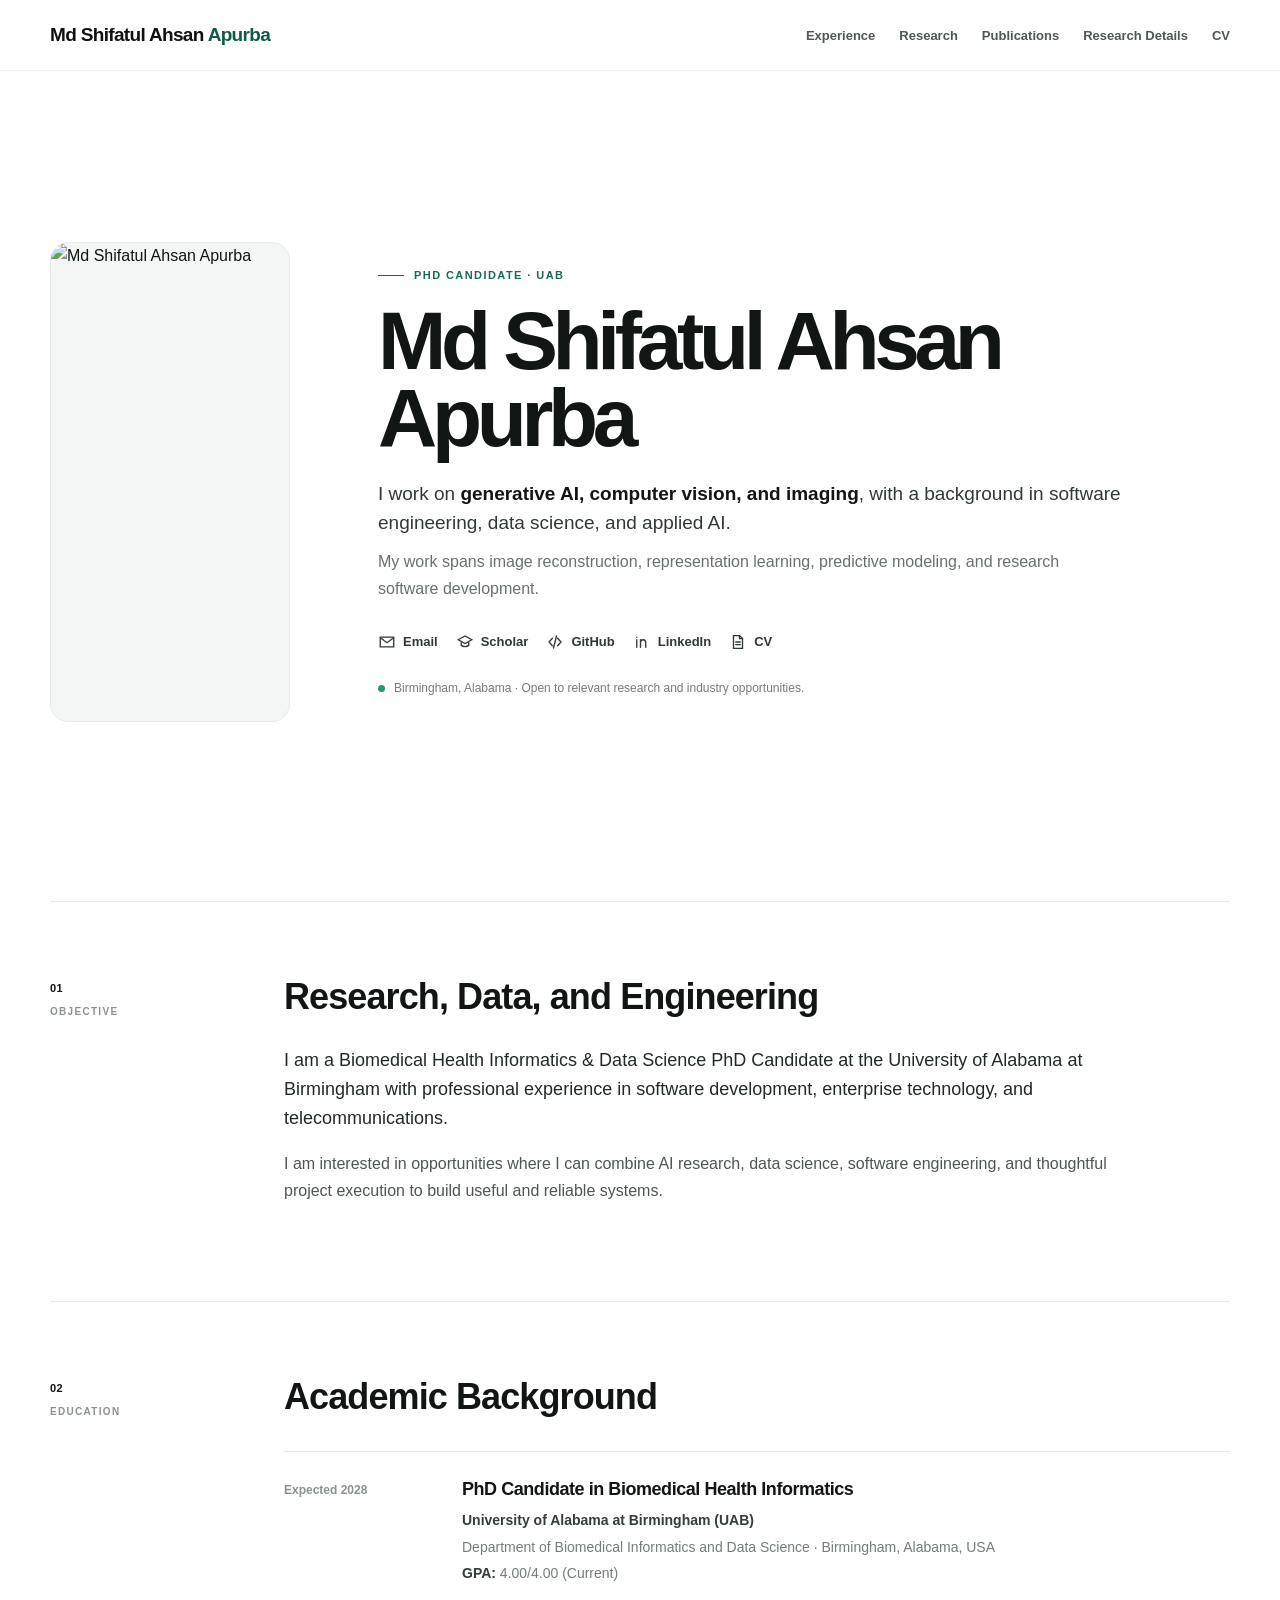
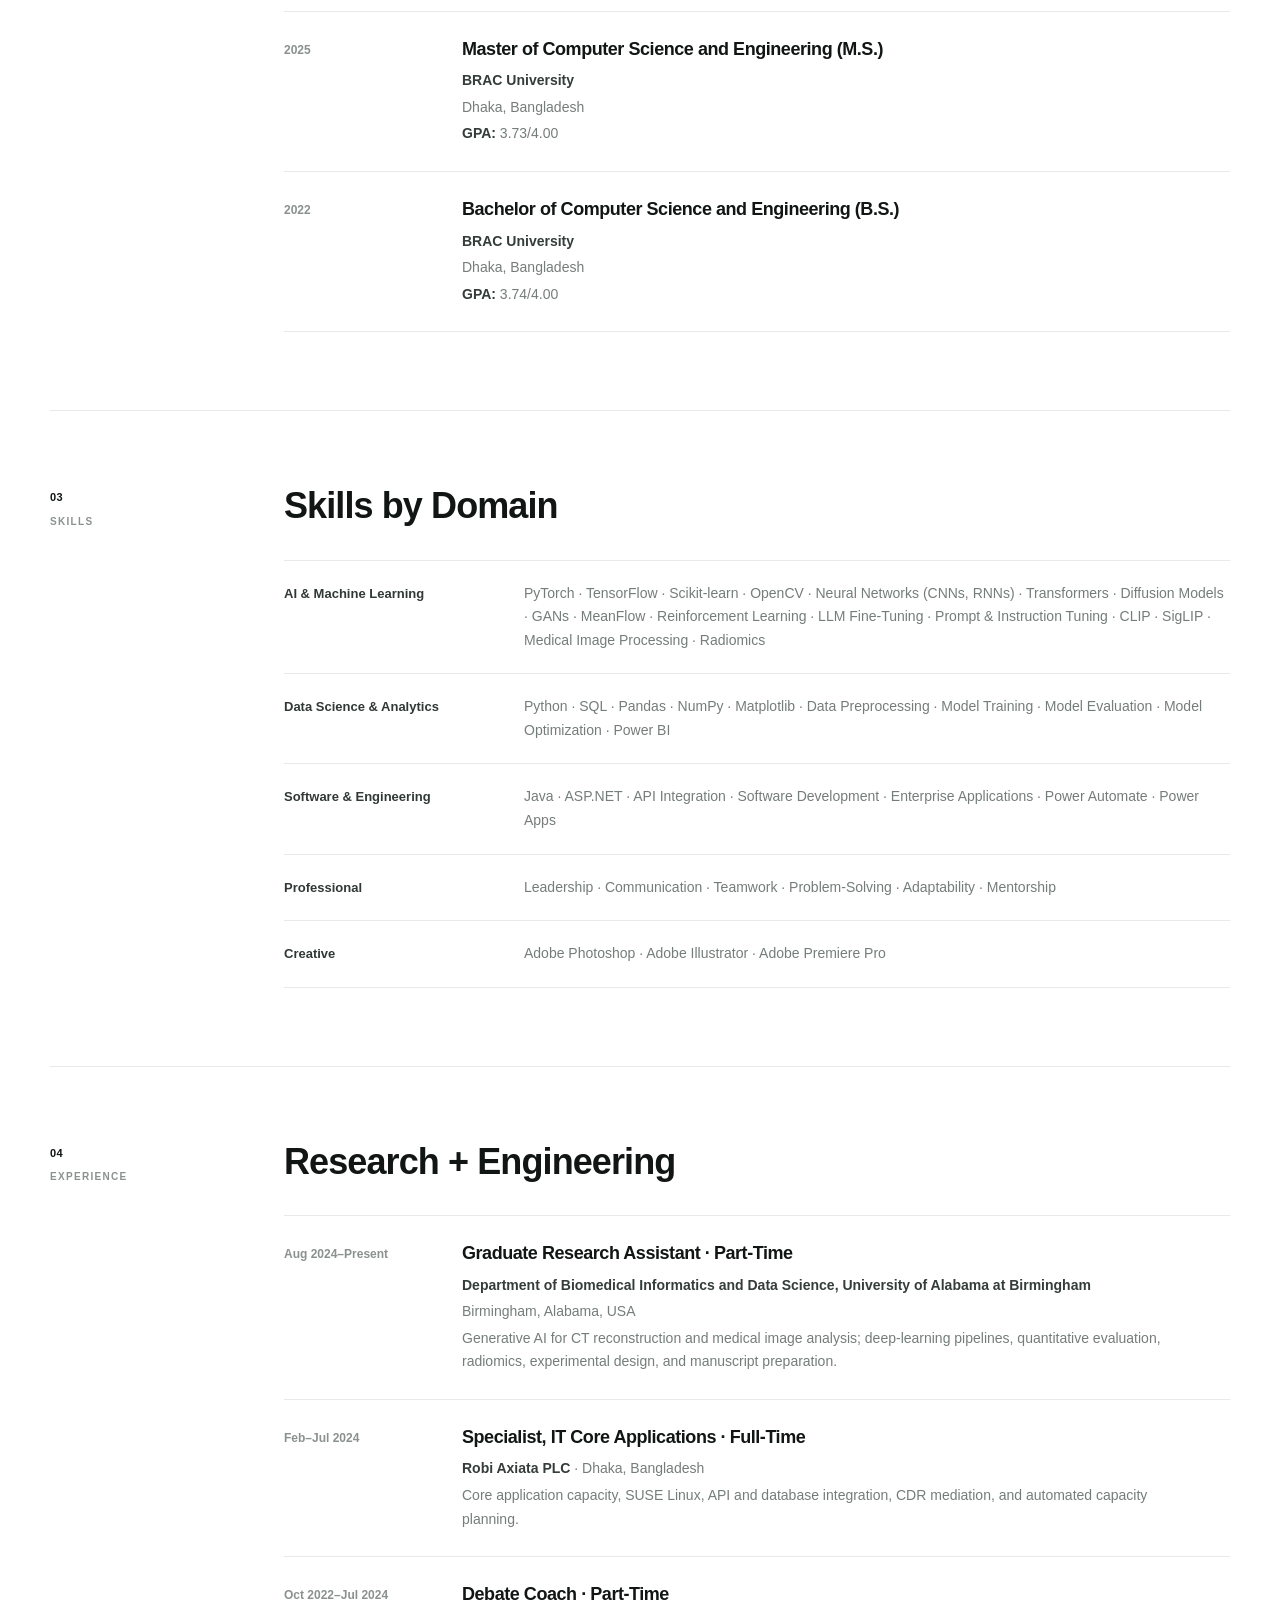
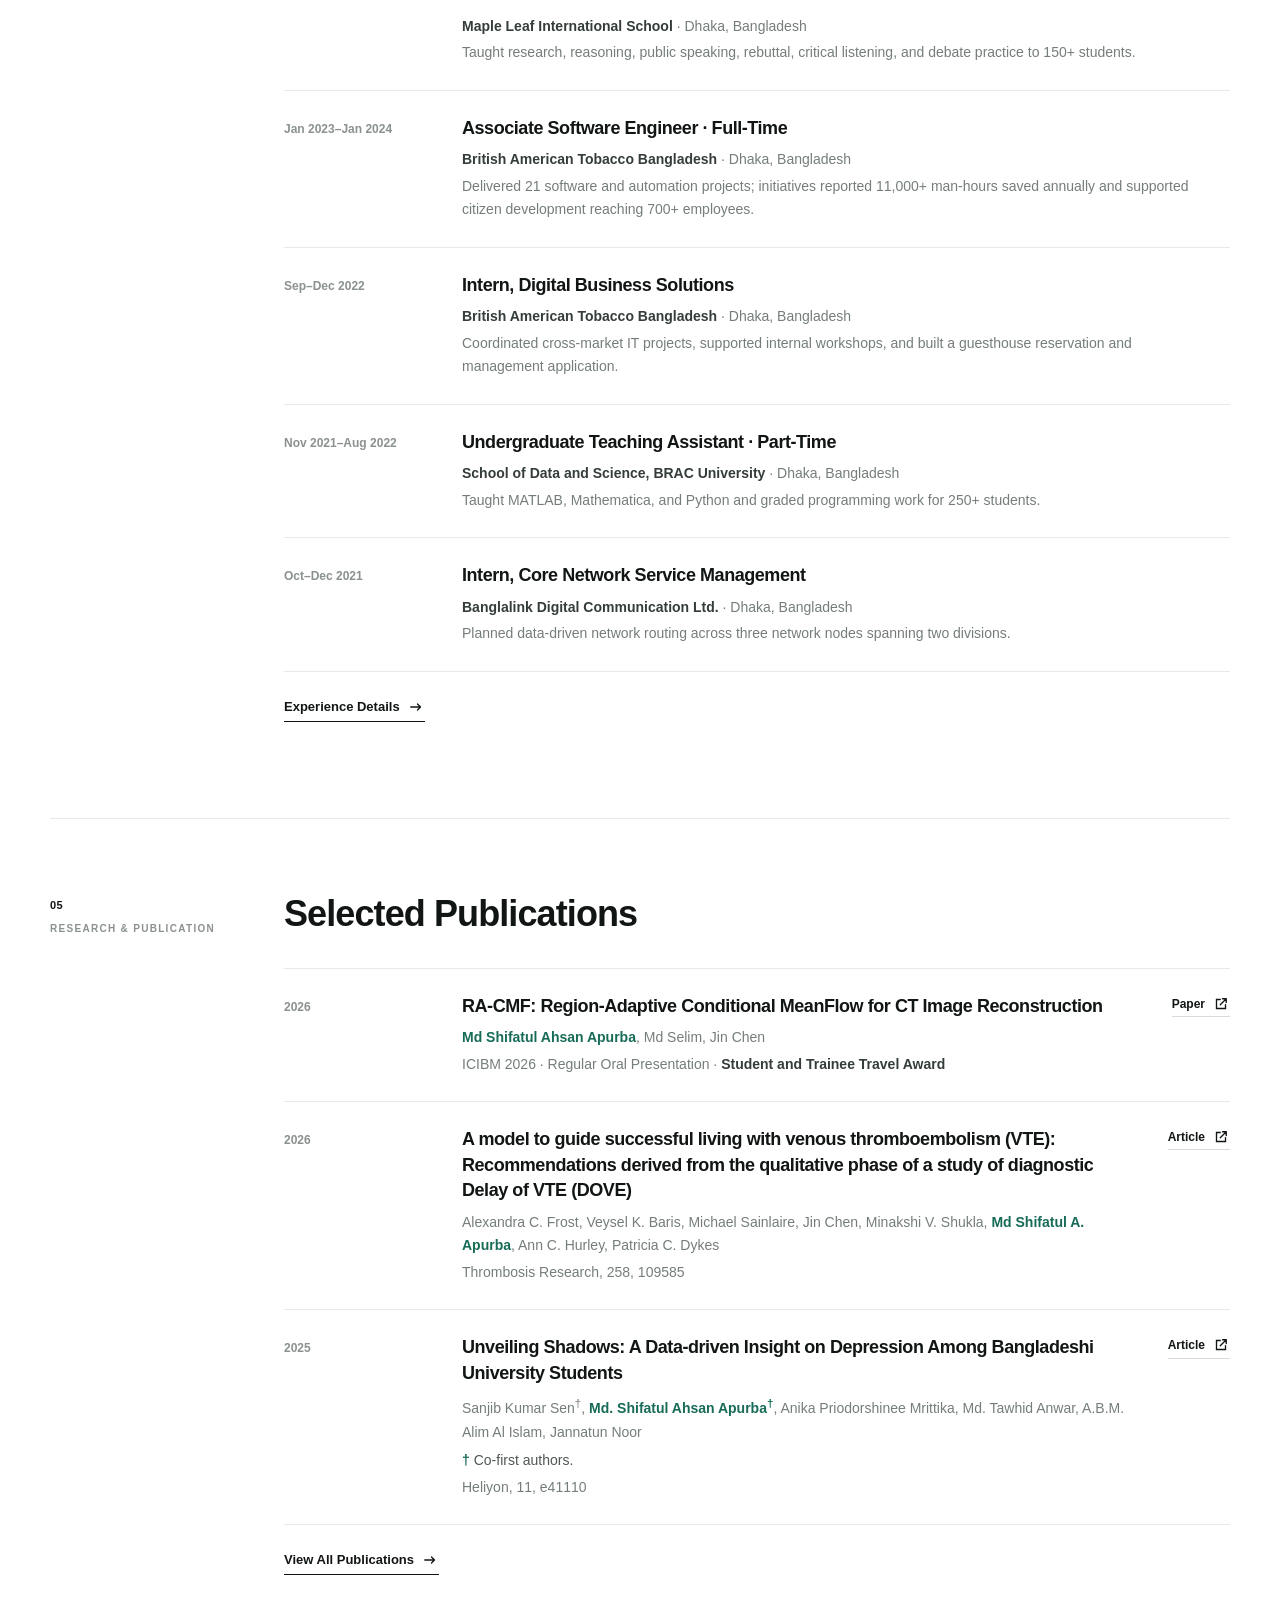
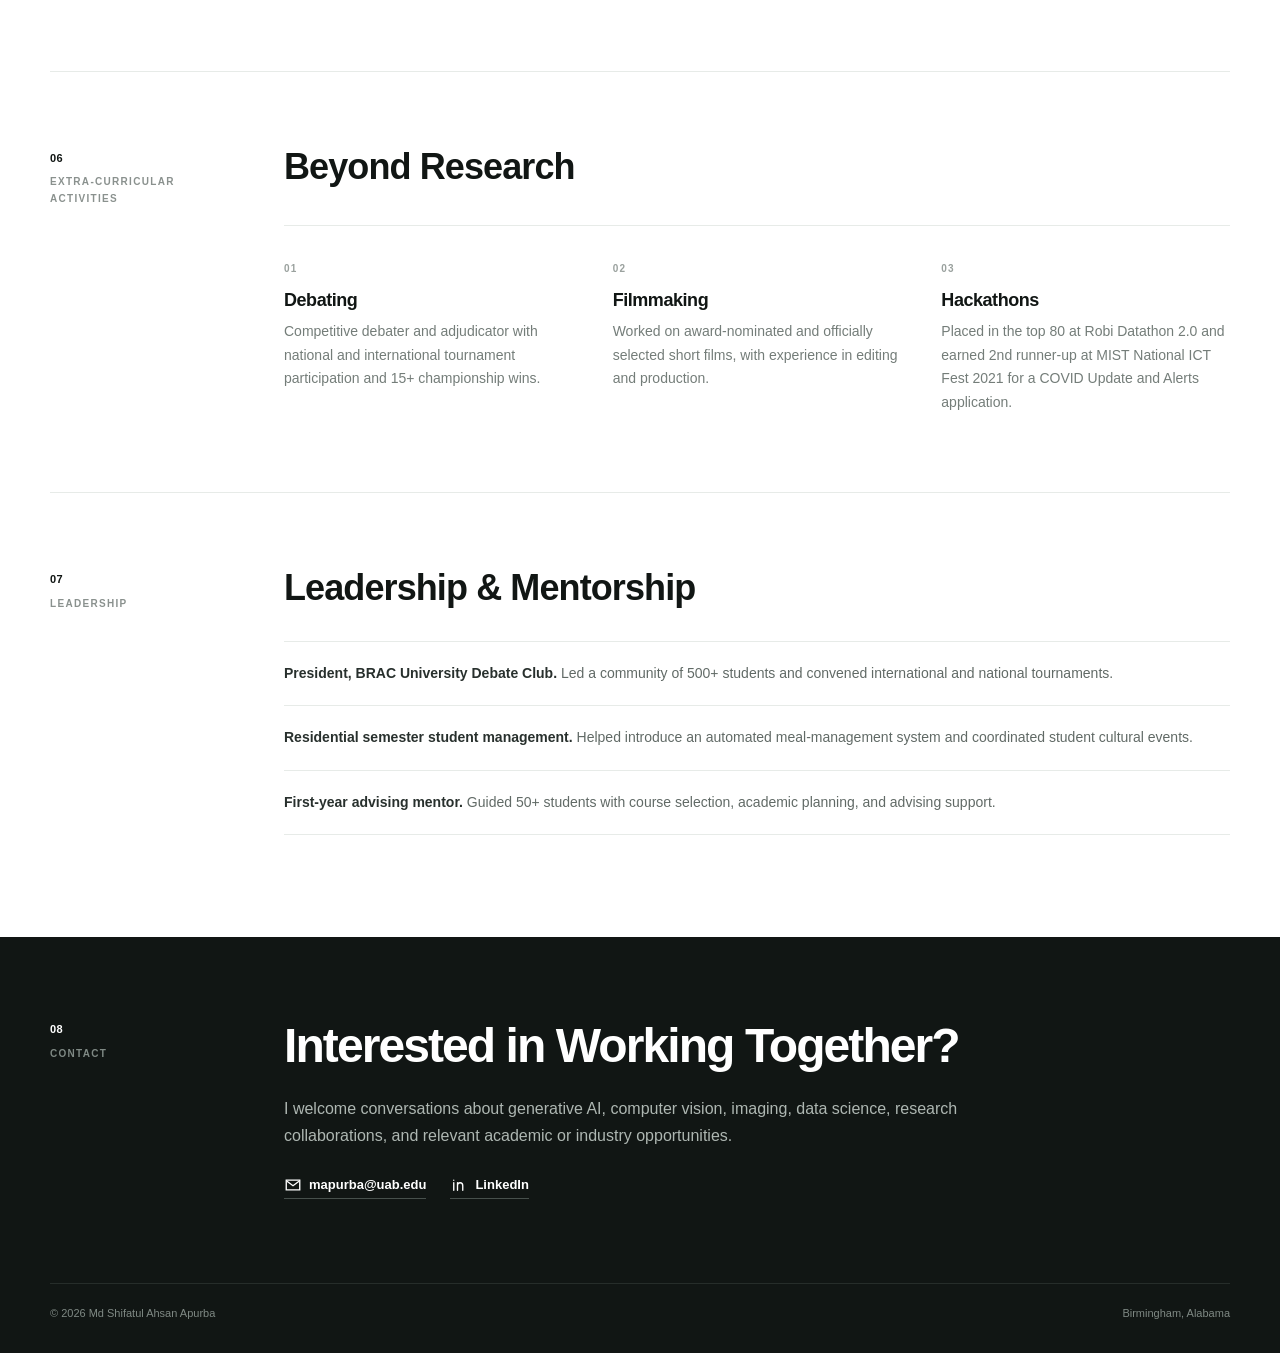
==== commit e0def855: "Site fixes: favicon, mobile nav, social previews, image references" ====
--- a/index.html
+++ b/index.html
@@ -3,10 +3,15 @@
 <head>
 <meta charset="utf-8">
 <meta name="viewport" content="width=device-width,initial-scale=1">
+<link rel="icon" type="image/png" href="assets/img/root/favicon.png">
+<link rel="apple-touch-icon" href="assets/img/root/favicon.png">
 <meta name="description" content="Md Shifatul Ahsan Apurba — PhD Candidate at UAB working on generative AI, computer vision, imaging, data science, and software engineering.">
 <meta property="og:title" content="Md Shifatul Ahsan Apurba | Generative AI & Imaging">
 <meta property="og:type" content="website">
-<meta property="og:image" content="assets/img/profile/apurba-profile.webp">
+<meta property="og:image" content="https://apurba-online.github.io/assets/img/profile/apurba-profile.jpg">
+<meta property="og:url" content="https://apurba-online.github.io/">
+<meta property="og:description" content="Md Shifatul Ahsan Apurba — PhD Candidate at UAB working on generative AI, computer vision, imaging, data science, and software engineering.">
+<meta name="twitter:card" content="summary_large_image">
 <link rel="stylesheet" href="site.css">
 <link rel="stylesheet" href="icons.css">
 <title>Md Shifatul Ahsan Apurba | Generative AI & Imaging</title>
@@ -27,7 +32,7 @@
 
 <main>
 <section class="wrap hero">
-  <img class="portrait" src="assets/img/profile/apurba-profile.webp" alt="Md Shifatul Ahsan Apurba" width="448" height="448" decoding="async" fetchpriority="high">
+  <img class="portrait" src="assets/img/profile/apurba-profile.jpg" alt="Md Shifatul Ahsan Apurba" width="480" height="480" decoding="async" fetchpriority="high">
   <div>
     <div class="kicker">PhD Candidate · UAB</div>
     <h1>Md Shifatul Ahsan Apurba</h1>
--- a/site.css
+++ b/site.css
@@ -208,7 +208,9 @@
 @media(max-width:760px){
   html{scroll-padding-top:74px}
   .navbar{min-height:64px}
-  .nav a:nth-child(2),.nav a:nth-child(4){display:none}
+  .nav{overflow-x:auto;white-space:nowrap;scrollbar-width:none}
+  .nav::-webkit-scrollbar{display:none}
+  .nav a{flex:0 0 auto}
   .hero{grid-template-columns:1fr;gap:32px;padding:50px 0 58px}
   .portrait{width:min(220px,68vw);border-radius:14px}
   .hero h1{font-size:clamp(44px,12vw,60px)}
